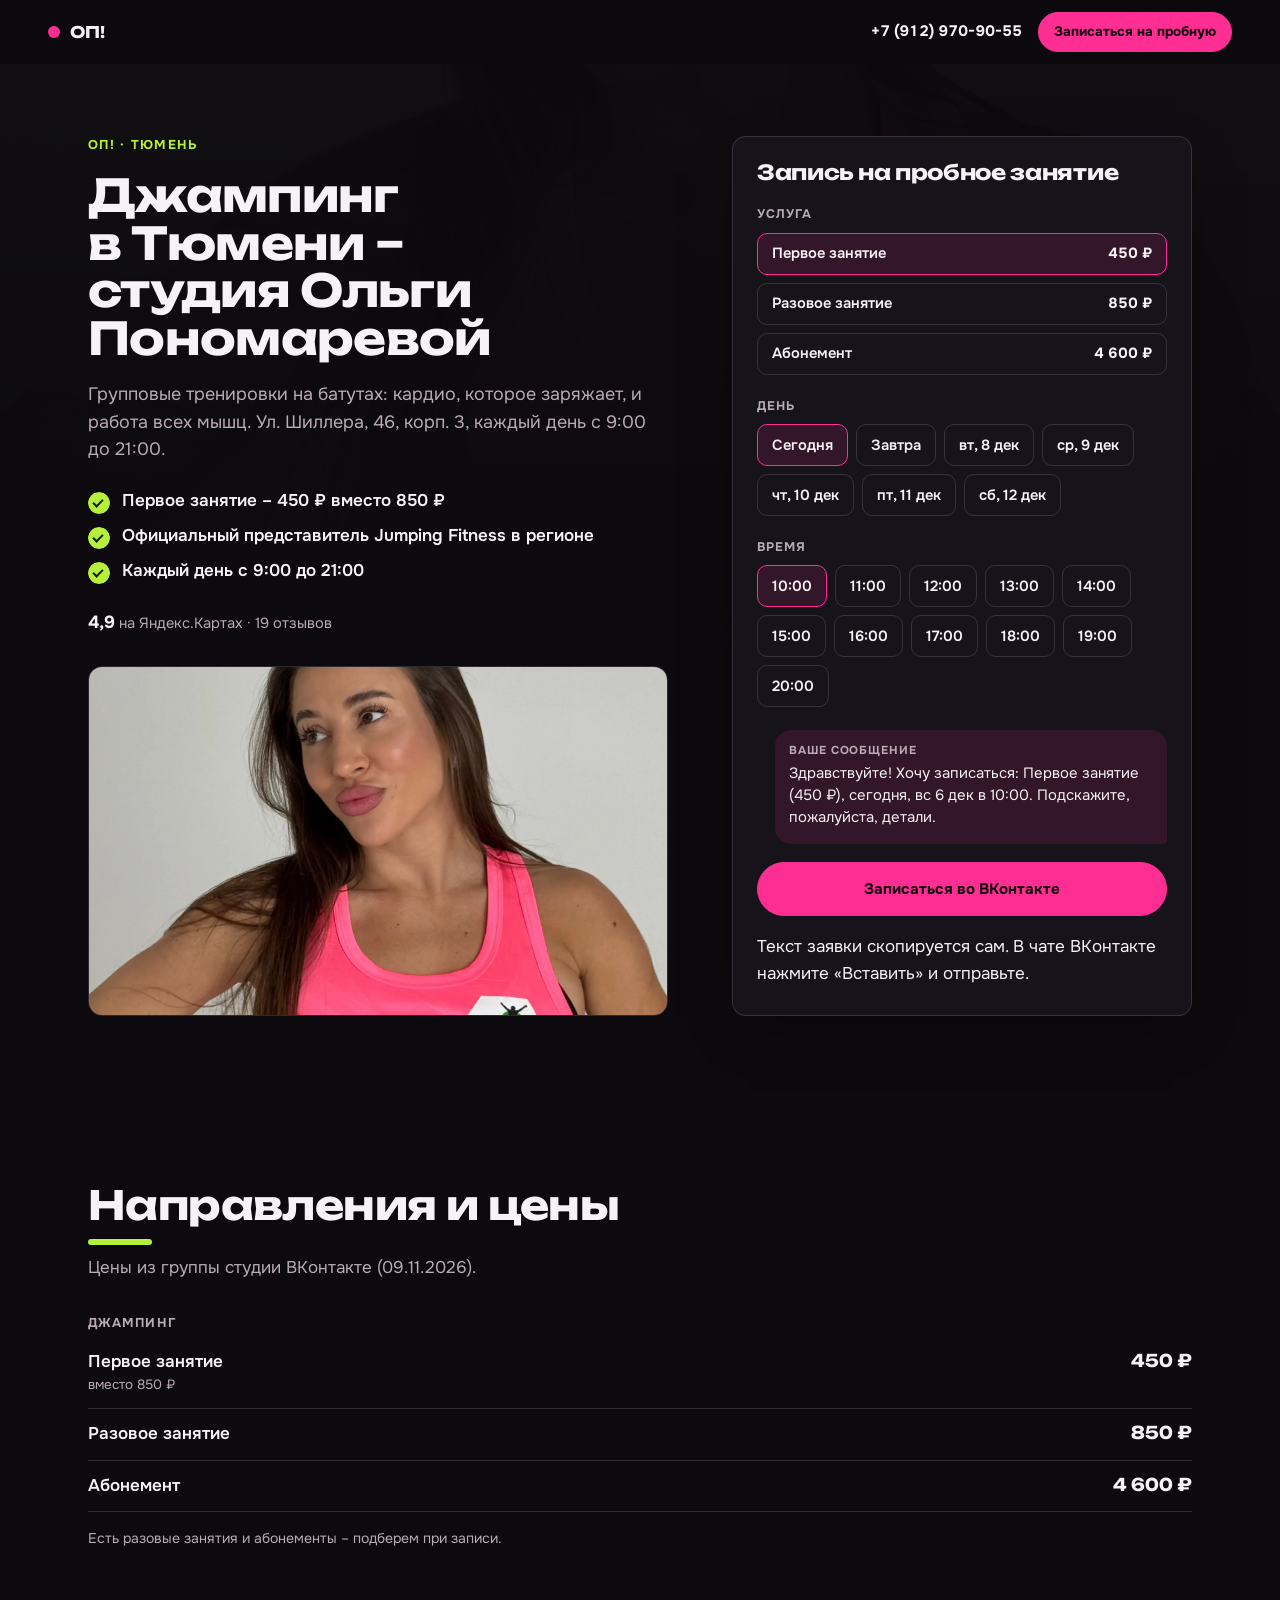
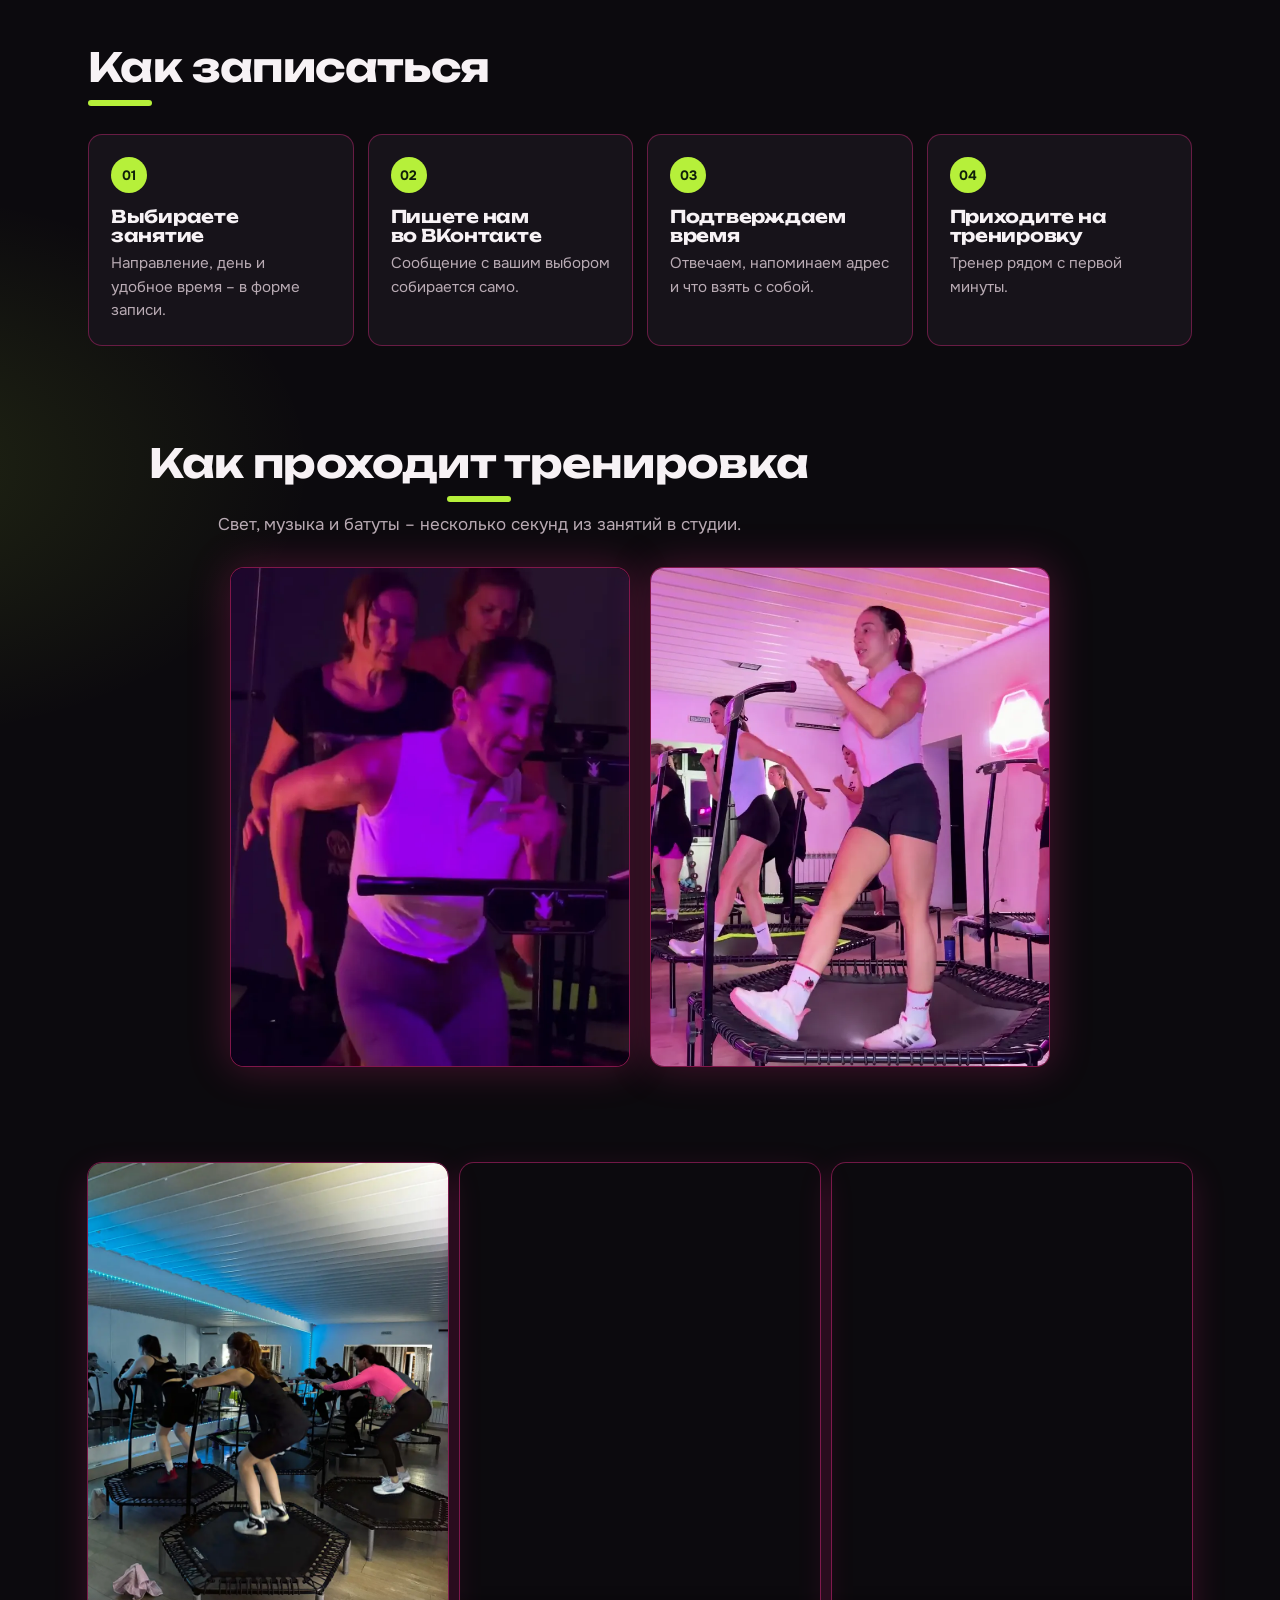
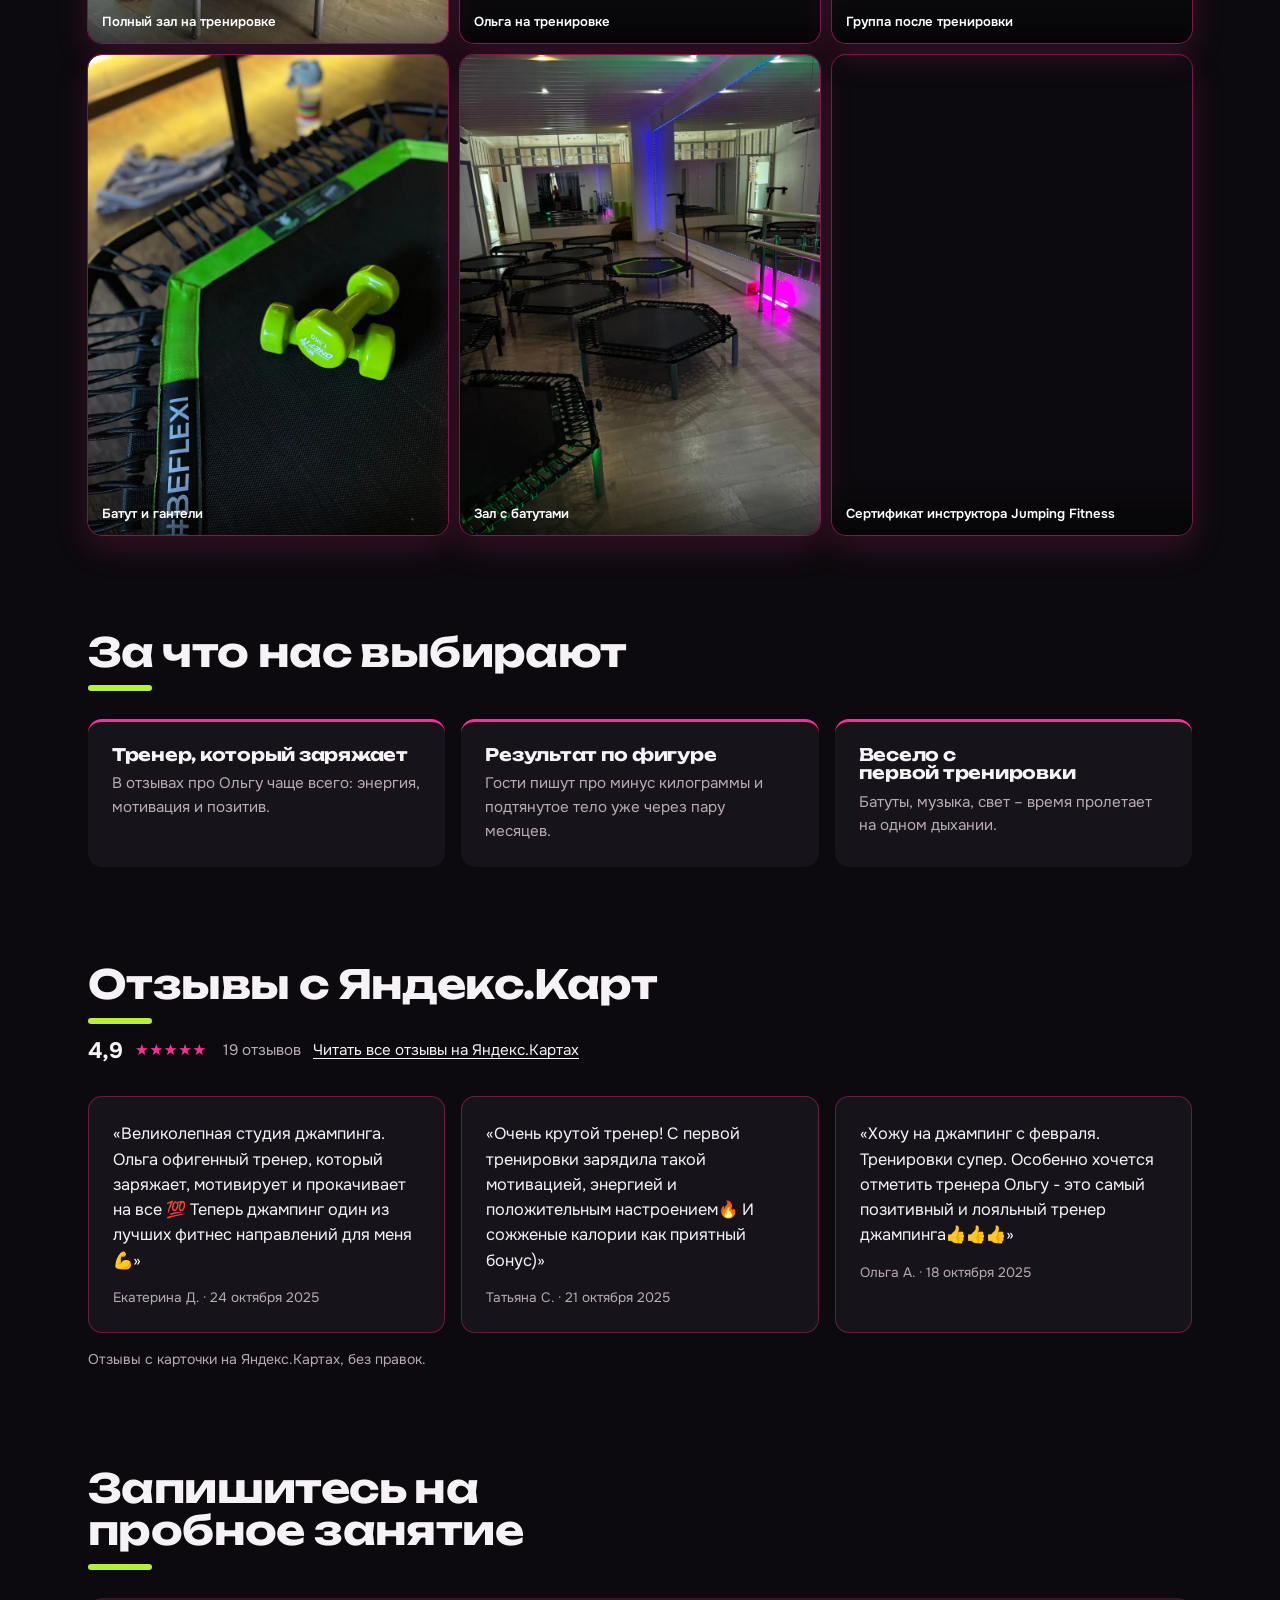
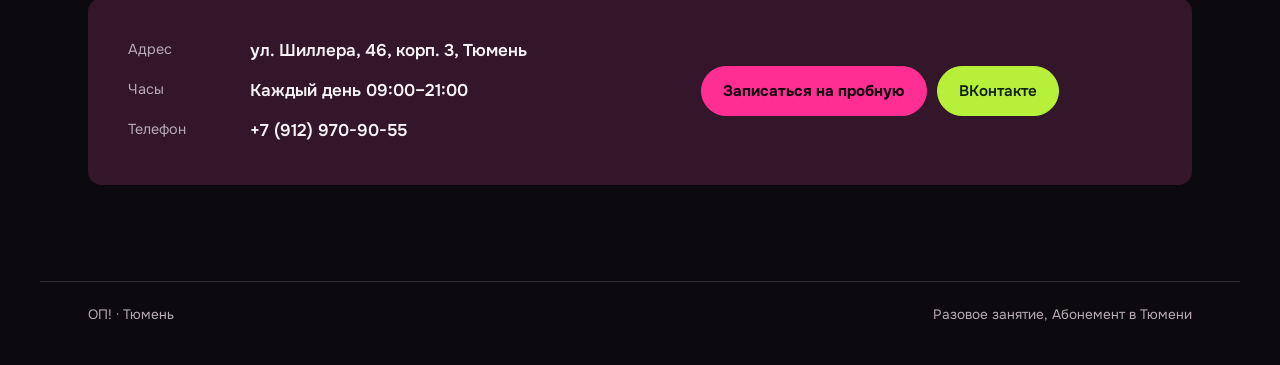
==== index.html @ c7e096af "Демо ОП!, Тюмень" ====
<!doctype html>
<html lang="ru">
<head>
<meta charset="utf-8">
<meta name="robots" content="noindex, nofollow" data-publish>
<meta name="viewport" content="width=device-width, initial-scale=1, viewport-fit=cover">
<title>ОП! · Фитнес-студия</title>
<meta name="description" content="Групповые тренировки на батутах: кардио, которое заряжает, и работа всех мышц. Ул. Шиллера, 46, корп. 3, каждый день с 9:00 до 21:00.">
<meta property="og:type" content="website">
<meta property="og:title" content="Джампинг в Тюмени – студия Ольги Пономаревой">
<meta property="og:description" content="Групповые тренировки на батутах: кардио, которое заряжает, и работа всех мышц. Ул. Шиллера, 46, корп. 3, каждый день с 9:00 до 21:00.">
<meta property="og:image" content="assets/hero.webp">
<link rel="preload" as="image" href="assets/hero.webp" fetchpriority="high">
<link rel="icon" href="data:image/svg+xml,%3Csvg xmlns=%27http://www.w3.org/2000/svg%27 viewBox=%270 0 32 32%27%3E%3Crect x=%276%27 y=%276%27 width=%2720%27 height=%2720%27 rx=%275%27 fill=%27%23c8f03c%27/%3E%3C/svg%3E">
<link rel="preconnect" href="https://fonts.googleapis.com">
<link rel="preconnect" href="https://fonts.gstatic.com" crossorigin>
<link href="https://fonts.googleapis.com/css2?family=Unbounded:wght@500;600&family=Onest:wght@400;500;600&display=swap" rel="stylesheet">
<style>
:root { --c-canvas: #0c0a0e; --c-surface: #17131a; --c-ink: #f7f2f5; --c-ink-soft: #b9abb4; --c-accent: #ff2e93; --c-accent-ink: #16060f; --c-accent-deep: #b6f03a; --f-display: "Unbounded", "Arial Black", system-ui, sans-serif; --f-text: "Onest", "Segoe UI", system-ui, sans-serif; --h1k: 0.8; }
</style>
<link rel="stylesheet" href="style-prod.css">
</head>
<body class="s-prod" id="top" data-wa="" data-tg="jumpingtyumen" data-max="" data-chat="https://vk.me/jumpingtyumen">
<header class="s-bar" data-s-bar>
  <a class="s-bar__brand" href="#top"><i aria-hidden="true"></i>ОП!</a>
  <div class="s-bar__right">
    <a class="s-bar__tel" href="tel:+79129709055">+7 (912) 970-90-55</a>
    <a class="s-btn s-btn--sm" href="#widget">Записаться на пробную</a>
  </div>
</header>
<main>
  <section class="s-hero">
    <div class="s-hero__text">
      <p class="s-eyebrow">ОП! · Тюмень</p>
      <h1>Джампинг в Тюмени – студия Ольги Пономаревой</h1>
      <p class="s-lead">Групповые тренировки на батутах: кардио, которое заряжает, и работа всех мышц. Ул. Шиллера, 46, корп. 3, каждый день с 9:00 до 21:00.</p>
      <ul class="s-ticks"><li>Первое занятие – 450 ₽ вместо 850 ₽</li><li>Официальный представитель Jumping Fitness в регионе</li><li>Каждый день с 9:00 до 21:00</li></ul>
      <p class="s-rating"><b>4,9</b> на Яндекс.Картах · 19 отзывов</p>
      <figure class="s-hero__photo"><img class="" src="assets/hero.webp" alt="Ольга Пономарева в форме Jumping Fitness Official Russia Team" loading="lazy" decoding="async"></figure>
    </div>
    <div class="s-hero__widget" id="widget"><form class="s-widget" data-s-booking data-days="7" data-closed="" data-slots="10:00,11:00,12:00,13:00,14:00,15:00,16:00,17:00,18:00,19:00,20:00" data-message="Здравствуйте! Хочу записаться: {услуга}, {день} в {время}. Подскажите, пожалуйста, детали." onsubmit="return false">
      <h2 class="s-widget__title">Запись на пробное занятие</h2>
      <fieldset><legend>Услуга</legend>
        <div class="s-chips s-chips--col"><label class="s-chip s-chip--row"><input type="radio" name="svc" value="0" data-name="Первое занятие" data-price="450" data-from="" data-min="" checked><span>Первое занятие</span><b>450 ₽</b></label><label class="s-chip s-chip--row"><input type="radio" name="svc" value="1" data-name="Разовое занятие" data-price="850" data-from="" data-min=""><span>Разовое занятие</span><b>850 ₽</b></label><label class="s-chip s-chip--row"><input type="radio" name="svc" value="2" data-name="Абонемент" data-price="4600" data-from="" data-min=""><span>Абонемент</span><b>4 600 ₽</b></label></div>
      </fieldset>
      <fieldset><legend>День</legend><div class="s-chips" data-s-days></div></fieldset>
      <fieldset><legend>Время</legend><div class="s-chips" data-s-times></div></fieldset>
      <div class="s-bubble" aria-live="polite"><span class="s-bubble__label">Ваше сообщение</span><p data-s-bubble></p></div>
      <div class="s-send">
        <a class="s-btn s-btn--wide" data-s-msg="telegram" href="#">Записаться во ВКонтакте</a>
      </div>
      <p class="s-send__hint">Текст заявки скопируется сам. В чате ВКонтакте нажмите «Вставить» и отправьте.</p>
      <p class="s-send__note" data-s-copied hidden>Готово: текст заявки скопирован. Откройте чат, нажмите «Вставить» и отправьте.</p>
      
    </form></div>
    <figure class="s-hero__bg" aria-hidden="true"><img class="" src="assets/hero.webp" alt="Ольга Пономарева в форме Jumping Fitness Official Russia Team" decoding="async" fetchpriority="high"></figure>
  </section>

  

  <section class="s-section s-reveal" id="prices">
    <header class="s-section__head"><h2>Направления и цены</h2><p>Цены из группы студии ВКонтакте (09.11.2026).</p></header>
    <div class="s-board"><div class="s-board__group">
      <h3 class="s-board__title">Джампинг</h3>
      <ul class="s-board__list">
        <li class="s-board__row"><span class="s-board__name">Первое занятие<em>вместо 850 ₽</em></span><span class="s-board__dots" aria-hidden="true"></span><span class="s-board__price">450 ₽</span></li>
        <li class="s-board__row"><span class="s-board__name">Разовое занятие</span><span class="s-board__dots" aria-hidden="true"></span><span class="s-board__price">850 ₽</span></li>
        <li class="s-board__row"><span class="s-board__name">Абонемент</span><span class="s-board__dots" aria-hidden="true"></span><span class="s-board__price">4 600 ₽</span></li>
      </ul>
    </div></div>
    <p class="s-note">Есть разовые занятия и абонементы – подберем при записи.</p>
  </section>

  <section class="s-section s-reveal">
    <header class="s-section__head"><h2>Как записаться</h2></header>
    <ol class="s-steps">
      <li class="s-steps__item"><span class="s-steps__n">01</span><h3>Выбираете занятие</h3><p>Направление, день и удобное время – в форме записи.</p></li>
      <li class="s-steps__item"><span class="s-steps__n">02</span><h3>Пишете нам во ВКонтакте</h3><p>Сообщение с вашим выбором собирается само.</p></li>
      <li class="s-steps__item"><span class="s-steps__n">03</span><h3>Подтверждаем время</h3><p>Отвечаем, напоминаем адрес и что взять с собой.</p></li>
      <li class="s-steps__item"><span class="s-steps__n">04</span><h3>Приходите на тренировку</h3><p>Тренер рядом с первой минуты.</p></li>
    </ol>
  </section>

  <section class="s-section s-reveal s-vid" id="video">
    <header class="s-section__head"><h2>Как проходит тренировка</h2><p>Свет, музыка и батуты – несколько секунд из занятий в студии.</p></header>
    <div class="s-vid__grid"><figure class="s-vid__box"><video data-src="assets/hero-video.mp4" poster="assets/hero-poster.webp" muted loop playsinline preload="none" aria-label="Тренировка Ольги на батутах"></video></figure><figure class="s-vid__box"><video data-src="assets/video-2.mp4" poster="assets/video-2-poster.webp" muted loop playsinline preload="none" aria-label="Ольга ведет джампинг в розовом зале"></video></figure></div>
  </section>

  <section class="s-photos s-mosaic s-reveal" aria-label="Фото студии"><figure class="m1"><img src="assets/p1.webp" alt="Полный зал на тренировке" loading="lazy" decoding="async"><figcaption>Полный зал на тренировке</figcaption></figure><figure class="m2"><img src="assets/p2.webp" alt="Ольга на тренировке" loading="lazy" decoding="async"><figcaption>Ольга на тренировке</figcaption></figure><figure class="m3"><img src="assets/p3.webp" alt="Группа после тренировки" loading="lazy" decoding="async"><figcaption>Группа после тренировки</figcaption></figure><figure class="m4"><img src="assets/p4.webp" alt="Батут и гантели" loading="lazy" decoding="async"><figcaption>Батут и гантели</figcaption></figure><figure class="m5"><img src="assets/p5.webp" alt="Зал с батутами" loading="lazy" decoding="async"><figcaption>Зал с батутами</figcaption></figure><figure class="m6"><img src="assets/p6.webp" alt="Сертификат инструктора Jumping Fitness" loading="lazy" decoding="async"><figcaption>Сертификат инструктора Jumping Fitness</figcaption></figure></section>

  <section class="s-section s-reveal">
    <header class="s-section__head"><h2>За что нас выбирают</h2></header>
    <ul class="s-promises">
      <li><h3>Тренер, который заряжает</h3><p>В отзывах про Ольгу чаще всего: энергия, мотивация и позитив.</p></li>
      <li><h3>Результат по фигуре</h3><p>Гости пишут про минус килограммы и подтянутое тело уже через пару месяцев.</p></li>
      <li><h3>Весело с первой тренировки</h3><p>Батуты, музыка, свет – время пролетает на одном дыхании.</p></li>
    </ul>
  </section>

  <section class="s-section s-reveal">
    <header class="s-section__head s-section__head--reviews"><h2>Отзывы с Яндекс.Карт</h2><p class="s-reviews__rating"><span class="s-reviews__num">4,9</span><span class="s-reviews__stars" style="--r: 4.9" aria-label="рейтинг 4,9 из 5"></span><span class="s-reviews__count">19 отзывов</span><a class="s-reviews__all" href="https://yandex.ru/maps/org/op_/10589528469/" target="_blank" rel="noopener">Читать все отзывы на Яндекс.Картах</a></p></header>
    <ul class="s-reviews">
      <li><blockquote>«Великолепная студия джампинга. Ольга офигенный тренер, который заряжает, мотивирует и прокачивает на все 💯 Теперь джампинг один из лучших фитнес направлений для меня💪»</blockquote><p class="s-reviews__who">Екатерина Д. · 24 октября 2025</p></li>
      <li><blockquote>«Очень крутой тренер! С первой тренировки зарядила такой мотивацией, энергией и положительным настроением🔥 И сожженые калории как приятный бонус)»</blockquote><p class="s-reviews__who">Татьяна С. · 21 октября 2025</p></li>
      <li><blockquote>«Хожу на джампинг с февраля. Тренировки супер. Особенно хочется отметить тренера Ольгу - это самый позитивный и лояльный тренер джампинга👍👍👍»</blockquote><p class="s-reviews__who">Ольга А. · 18 октября 2025</p></li>
    </ul>
    <p class="s-note">Отзывы с карточки на Яндекс.Картах, без правок.</p>
  </section>

  

  <section class="s-section s-final s-reveal" id="contacts">
    <header class="s-section__head"><h2>Запишитесь на пробное занятие</h2></header>
    <div class="s-contacts">
      <dl>
        <div><dt>Адрес</dt><dd>ул. Шиллера, 46, корп. 3, Тюмень</dd></div>
        <div><dt>Часы</dt><dd>Каждый день 09:00–21:00</dd></div>
        <div><dt>Телефон</dt><dd><a href="tel:+79129709055">+7 (912) 970-90-55</a></dd></div>
      </dl>
      <div class="s-contacts__actions">
        <a class="s-btn" href="#widget">Записаться на пробную</a>
        
        <a class="s-btn s-btn--ghost" data-s-msg="telegram" href="#">ВКонтакте</a>
      </div>
    </div>
  </section>
</main>
<footer class="s-foot"><p>ОП! · Тюмень</p><p>Разовое занятие, Абонемент в Тюмени</p></footer>
<nav class="s-dock" aria-label="Быстрая связь"><a class="s-btn" href="#widget">Записаться на пробную</a><a class="s-btn s-btn--ghost" href="tel:+79129709055">Позвонить</a></nav>
<script src="style.js" defer></script>
<script>
(function () {
  var vs = document.querySelectorAll(".s-vid video"); if (!vs.length) return;
  var go = function (v) { if (!v.src) { v.src = v.dataset.src; v.load(); } v.play().catch(function () {}); };
  if (!("IntersectionObserver" in window)) return vs.forEach(go);
  var io = new IntersectionObserver(function (es) { es.forEach(function (e) { e.isIntersecting ? go(e.target) : e.target.pause(); }); }, { rootMargin: "300px" });
  vs.forEach(function (v) { io.observe(v); });
})();
</script>
</body>
</html>
---- style-prod.css ----
/* Стиль «Продающий»: лендинг под заявки. Главная деталь – калькулятор или онлайн-запись на первом экране
   и живое «сообщение-превью», которое уходит владельцу в мессенджер. Цвета и шрифты – из палитры ниши. */
*, *::before, *::after { box-sizing: border-box; }
:root {
  --hair: color-mix(in srgb, var(--c-ink) 14%, transparent);
  --tint: color-mix(in srgb, var(--c-accent) 12%, var(--c-surface));
  --wrap: 1200px; --gut: clamp(16px, 4vw, 48px);
  --r: 14px;
  --shadow: 0 18px 50px -18px color-mix(in srgb, #000 55%, transparent);
}
html { scroll-behavior: smooth; -webkit-text-size-adjust: 100%; overflow-x: clip; }
body { margin: 0; background: var(--c-canvas); color: var(--c-ink); font: 400 17px/1.55 var(--f-text); -webkit-font-smoothing: antialiased; }
img { display: block; max-width: 100%; }
a { color: inherit; }
h1, h2, h3 { font-family: var(--f-display); font-weight: 700; line-height: 1.06; margin: 0; letter-spacing: -.015em; text-wrap: balance; }
p { margin: 0; }
fieldset { border: 0; margin: 0; padding: 0; min-width: 0; }
:focus-visible { outline: 2px solid var(--c-accent); outline-offset: 3px; border-radius: 4px; }

.s-btn { display: inline-flex; align-items: center; justify-content: center; min-height: 50px; padding: 0 1.4em; border-radius: 999px;
  background: var(--c-accent); color: var(--c-accent-ink); font: 700 .95rem/1.1 var(--f-text); text-decoration: none; border: 1px solid var(--c-accent);
  text-align: center; transition: filter .2s ease, transform .2s ease; cursor: pointer; }
.s-btn:hover { filter: brightness(1.07); }
.s-btn:active { transform: translateY(1px); }
.s-btn--sm { min-height: 40px; padding: 0 1.1em; font-size: .85rem; }
.s-btn--ghost { background: transparent; color: var(--c-ink); border-color: var(--hair); font-weight: 600; }
.s-btn--wide { flex: 1; }

/* шапка */
.s-bar { position: sticky; top: 0; z-index: 30; display: flex; align-items: center; justify-content: space-between; gap: 16px;
  padding: 10px var(--gut); background: color-mix(in srgb, var(--c-canvas) 88%, transparent); -webkit-backdrop-filter: blur(10px); backdrop-filter: blur(10px); }
.s-bar.is-scrolled { box-shadow: 0 1px 0 var(--hair); }
.s-bar__brand { font: 700 1rem/1 var(--f-display); text-decoration: none; display: inline-flex; align-items: center; gap: .6em; min-height: 44px; white-space: nowrap; min-width: 0; }
.s-bar__brand i { width: .75em; height: .75em; border-radius: 50%; background: var(--c-accent); }
.s-bar__right { display: flex; align-items: center; gap: 16px; }
.s-bar__tel { text-decoration: none; font-weight: 700; font-size: .95rem; font-variant-numeric: tabular-nums; }

main { max-width: var(--wrap); margin: 0 auto; padding: 0 var(--gut); }

/* первый экран: текст слева, виджет справа, фото ниши – приглушённым фоном */
.s-hero { position: relative; display: grid; grid-template-columns: minmax(0, 1fr) minmax(0, 460px); gap: clamp(28px, 5vw, 64px); align-items: start;
  padding: clamp(32px, 6vw, 72px) 0 clamp(40px, 6vw, 72px); isolation: isolate; }
.s-hero__bg { position: absolute; z-index: -1; margin: 0; top: 0; left: calc(50% - 50vw); width: 100vw; height: min(78%, 620px); overflow: hidden; }
.s-hero__bg img { width: 100%; height: 100%; object-fit: cover; opacity: .3; filter: saturate(.85); }
.s-hero__bg::after { content: ""; position: absolute; inset: 0; background: linear-gradient(180deg, color-mix(in srgb, var(--c-canvas) 40%, transparent), var(--c-canvas) 96%); }
/* фото бизнеса крупно в левой колонке: владелец узнаёт своё место с первого экрана */
.s-hero__photo { margin: 30px 0 0; }
.s-hero__photo img { width: 100%; aspect-ratio: 16 / 9; object-fit: cover; border-radius: var(--r); border: 1px solid var(--hair); }
.s-hero__photo figcaption { margin-top: 8px; font-size: .84rem; color: var(--c-ink-soft); }
.s-eyebrow { display: inline-block; font-size: .8rem; font-weight: 700; letter-spacing: .1em; text-transform: uppercase; color: var(--c-accent-deep, var(--c-accent)); margin-bottom: 16px; }
.s-hero h1 { font-size: calc(clamp(2.1rem, 4.4vw, 3.7rem) * var(--h1k, 1)); overflow-wrap: break-word; hyphens: auto; }
.s-lead { margin-top: 18px; font-size: 1.12rem; color: var(--c-ink-soft); max-width: 32em; }
.s-ticks { list-style: none; margin: 26px 0 0; padding: 0; display: grid; gap: 12px; }
.s-ticks li { position: relative; padding-left: 34px; font-weight: 600; line-height: 1.35; }
.s-ticks li::before { content: ""; position: absolute; left: 0; top: .1em; width: 22px; height: 22px; border-radius: 50%; background: var(--c-accent);
  -webkit-mask: radial-gradient(circle, #000 0 100%); }
.s-ticks li::after { content: ""; position: absolute; left: 7px; top: calc(.1em + 5px); width: 6px; height: 10px; border: solid var(--c-accent-ink); border-width: 0 2px 2px 0; transform: rotate(45deg); }
.s-rating { margin-top: 26px; font-size: .92rem; color: var(--c-ink-soft); }
.s-rating b { color: var(--c-ink); font-size: 1.1rem; }

/* виджет */
.s-hero__widget { position: sticky; top: 76px; }
.s-widget { background: var(--c-surface); border-radius: var(--r); padding: 24px; box-shadow: var(--shadow); display: grid; gap: 18px; border: 1px solid var(--hair); }
.s-widget__title { font-size: 1.3rem; }
.s-widget legend, .s-range label { font-size: .78rem; font-weight: 700; letter-spacing: .08em; text-transform: uppercase; color: var(--c-ink-soft); margin-bottom: 8px; padding: 0; }
.s-chips { display: flex; flex-wrap: wrap; gap: 8px; }
.s-chips--col { flex-direction: column; flex-wrap: nowrap; }
.s-chip { position: relative; display: inline-flex; align-items: center; gap: 10px; min-height: 42px; padding: 8px 14px; border-radius: 10px; border: 1px solid var(--hair);
  cursor: pointer; font-size: .92rem; font-weight: 600; transition: border-color .15s ease, background-color .15s ease; }
.s-chip--row { justify-content: space-between; }
.s-chip--row b { font-weight: 700; white-space: nowrap; font-variant-numeric: tabular-nums; }
.s-chip--row b small { font-weight: 500; color: var(--c-ink-soft); }
.s-chip__p { font-weight: 500; font-size: .8rem; color: var(--c-ink-soft); white-space: nowrap; }
.s-chip input { position: absolute; opacity: 0; pointer-events: none; }
.s-chip:has(input:checked) { border-color: var(--c-accent); background: var(--tint); }
.s-chip:has(input:focus-visible) { outline: 2px solid var(--c-accent); outline-offset: 2px; }
.s-chip[aria-disabled="true"] { opacity: .4; cursor: default; }
.s-check { display: flex; align-items: center; gap: 10px; font-weight: 600; font-size: .92rem; cursor: pointer; }
.s-check input { width: 20px; height: 20px; accent-color: var(--c-accent); }
.s-check b { margin-left: auto; font-variant-numeric: tabular-nums; }
.s-range { display: grid; gap: 6px; }
.s-range label { display: flex; justify-content: space-between; margin: 0; }
.s-range label b { color: var(--c-ink); font-size: 1rem; font-weight: 700; letter-spacing: 0; text-transform: none; font-variant-numeric: tabular-nums; }
.s-range input { width: 100%; accent-color: var(--c-accent); height: 28px; }
.s-total { display: flex; align-items: baseline; justify-content: space-between; gap: 12px; padding-top: 14px; border-top: 1px solid var(--hair); }
.s-total span { color: var(--c-ink-soft); font-weight: 600; }
.s-total b { font: 700 1.9rem/1 var(--f-display); font-variant-numeric: tabular-nums; color: var(--c-accent); }

/* сообщение-превью: пузырь чата */
.s-bubble { position: relative; background: var(--tint); border-radius: 16px 16px 4px 16px; padding: 12px 14px; margin-left: 18px; }
.s-bubble__label { display: block; font-size: .72rem; font-weight: 700; letter-spacing: .08em; text-transform: uppercase; color: var(--c-ink-soft); margin-bottom: 4px; }
.s-bubble p { font-size: .93rem; line-height: 1.45; }
.s-send { display: flex; gap: 8px; }
.s-send__note { font-size: .82rem; color: var(--c-accent-deep, var(--c-accent)); }
.s-demo { font-size: .78rem; color: var(--c-ink-soft); }

/* секции */
.s-section { padding: clamp(56px, 8vw, 96px) 0 0; }
.s-section__head { display: grid; gap: 10px; margin-bottom: 28px; max-width: 46em; }
.s-section__head h2 { font-size: clamp(1.7rem, 3.2vw, 2.5rem); }
.s-section__head p { color: var(--c-ink-soft); }
.s-note { margin-top: 16px; font-size: .88rem; color: var(--c-ink-soft); max-width: 52em; }

.s-incl { display: grid; grid-template-columns: 1fr 1fr; gap: 16px; }
.s-incl > div { background: var(--c-surface); border-radius: var(--r); padding: 26px; border: 1px solid var(--hair); }
.s-incl > div:first-child { background: var(--tint); border-color: transparent; }
.s-incl h3 { font-size: 1.1rem; margin-bottom: 14px; }
.s-incl ul { margin: 0; padding-left: 1.1em; display: grid; gap: 8px; }

.s-board { display: grid; grid-template-columns: repeat(auto-fit, minmax(min(100%, 420px), 1fr)); gap: 12px 56px; }
.s-board__title { font: 700 .8rem var(--f-text); letter-spacing: .1em; text-transform: uppercase; color: var(--c-ink-soft); margin: 6px 0; }
.s-board__list { list-style: none; margin: 0; padding: 0; }
.s-board__row { display: flex; align-items: baseline; gap: 10px; padding: 12px 0; border-bottom: 1px solid var(--hair); }
.s-board__name { font-weight: 600; }
.s-board__name em { display: block; font-style: normal; font-size: .84rem; color: var(--c-ink-soft); font-weight: 400; }
.s-board__dots { flex: 1; }
.s-board__price { font: 700 1.1rem/1 var(--f-display); font-variant-numeric: tabular-nums; white-space: nowrap; }
.s-board__price small { font: 500 .78rem var(--f-text); color: var(--c-ink-soft); }

.s-steps { list-style: none; margin: 0; padding: 0; display: grid; grid-template-columns: repeat(auto-fit, minmax(min(100%, 170px), 1fr)); gap: 14px; }
.s-steps__item { background: var(--c-surface); border-radius: var(--r); padding: 22px; border: 1px solid var(--hair); }
.s-steps__n { display: inline-grid; place-items: center; width: 36px; height: 36px; border-radius: 50%; background: var(--c-accent); color: var(--c-accent-ink); font: 700 .85rem var(--f-text); }
.s-steps h3 { font-size: 1.1rem; margin-top: 14px; overflow-wrap: anywhere; hyphens: auto; }
.s-steps__item { min-width: 0; }
.s-steps p { margin-top: 8px; color: var(--c-ink-soft); font-size: .95rem; }

.s-photos { display: grid; grid-template-columns: repeat(3, 1fr); gap: 12px; padding-top: clamp(56px, 8vw, 96px); }
.s-photos figure { margin: 0; }
.s-photos img { width: 100%; aspect-ratio: 1 / 1; object-fit: cover; border-radius: var(--r); }
.s-photos figcaption { font-size: .82rem; color: var(--c-ink-soft); margin-top: 8px; }

.s-promises { list-style: none; margin: 0; padding: 0; display: grid; grid-template-columns: repeat(auto-fit, minmax(min(100%, 260px), 1fr)); gap: 16px; }
.s-promises li { border-radius: var(--r); padding: 24px; background: var(--c-surface); border-top: 4px solid var(--c-accent); display: grid; gap: 8px; align-content: start; }
.s-promises h3 { font-size: 1.08rem; }
.s-promises p { color: var(--c-ink-soft); font-size: .95rem; }

.s-reviews { list-style: none; margin: 0; padding: 0; display: grid; grid-template-columns: repeat(auto-fit, minmax(min(100%, 280px), 1fr)); gap: 16px; }
.s-reviews li { background: var(--c-surface); border-radius: var(--r); padding: 24px; display: grid; gap: 14px; align-content: start; border: 1px solid var(--hair); }
.s-reviews blockquote { margin: 0; font-size: 1.02rem; }
.s-reviews__who { font-size: .85rem; color: var(--c-ink-soft); }
.s-section__head--reviews { max-width: none; }
.s-reviews__rating { display: flex; flex-wrap: wrap; align-items: center; gap: 6px 12px; color: var(--c-ink-soft); font-size: .95rem; }
.s-reviews__num { font-weight: 700; font-size: 1.4rem; color: var(--c-ink); }
.s-reviews__stars { --r: 5; display: inline-block; width: 5em; height: 1em; font-size: .95rem; line-height: 1; letter-spacing: .05em; white-space: nowrap; color: color-mix(in srgb, var(--c-ink) 18%, transparent); position: relative; }
.s-reviews__stars::before { content: "★★★★★"; }
.s-reviews__stars::after { content: "★★★★★"; position: absolute; inset: 0; width: calc(var(--r) / 5 * 100%); overflow: hidden; color: var(--c-accent); }
.s-reviews__all { color: var(--c-ink); text-underline-offset: 3px; }
.s-reviews__all:hover { color: var(--c-accent-deep, var(--c-accent)); }

.s-faq { display: grid; gap: 10px; max-width: 860px; }
.s-faq details { background: var(--c-surface); border-radius: 12px; border: 1px solid var(--hair); }
.s-faq summary { cursor: pointer; list-style: none; padding: 18px 52px 18px 20px; font-weight: 700; position: relative; }
.s-faq summary::-webkit-details-marker { display: none; }
.s-faq summary::after { content: "+"; position: absolute; right: 20px; top: 50%; transform: translateY(-50%); font: 700 1.4rem/1 var(--f-display); color: var(--c-accent); }
.s-faq details[open] summary::after { content: "–"; }
.s-faq details p { padding: 0 20px 18px; color: var(--c-ink-soft); }

.s-contacts { display: grid; grid-template-columns: 1.2fr 1fr; gap: 32px; background: var(--tint); border-radius: var(--r); padding: clamp(22px, 4vw, 40px); align-items: center; }
.s-contacts dl { margin: 0; display: grid; gap: 14px; }
.s-contacts dl div { display: grid; grid-template-columns: 110px 1fr; gap: 12px; }
.s-contacts dt { color: var(--c-ink-soft); font-size: .9rem; }
.s-contacts dd { margin: 0; font-weight: 600; }
.s-contacts dd a { text-decoration: none; }
.s-contacts__actions { display: flex; flex-wrap: wrap; gap: 10px; }

.s-foot { max-width: var(--wrap); margin: clamp(56px, 8vw, 96px) auto 0; padding: 22px var(--gut) 40px; border-top: 1px solid var(--hair);
  display: flex; justify-content: space-between; gap: 16px; font-size: .85rem; color: var(--c-ink-soft); flex-wrap: wrap; }
.s-dock { display: none; }
.s-slot { border-bottom: 1px dashed currentColor; opacity: .75; white-space: nowrap; }

@media (prefers-reduced-motion: no-preference) {
  .s-reveal { opacity: 0; transform: translateY(14px); transition: opacity .5s ease, transform .5s cubic-bezier(.2, .7, .2, 1); }
  .s-reveal.is-in { opacity: 1; transform: none; }
  .s-hero__text, .s-hero__widget { animation: s-rise .6s cubic-bezier(.2, .7, .2, 1) both; }
  .s-hero__widget { animation-delay: .1s; }
}
@keyframes s-rise { from { opacity: 0; transform: translateY(12px); } }

@media (max-width: 960px) {
  .s-hero { grid-template-columns: 1fr; }
  .s-hero__widget { position: static; }
  .s-hero__bg { height: 420px; }
  .s-hero__photo { display: none; }
  .s-incl, .s-contacts { grid-template-columns: 1fr; }
}
@media (max-width: 640px) {
  body { font-size: 16px; padding-bottom: 76px; }
  .s-bar__tel { display: none; }
  .s-bar { gap: 10px; }
  .s-bar__brand { font-size: .92rem; overflow: hidden; text-overflow: ellipsis; }
  .s-bar .s-btn--sm { white-space: nowrap; font-size: .78rem; padding: 0 .8em; flex-shrink: 0; }
  .s-widget { padding: 18px; }
  .s-steps { grid-template-columns: 1fr; }
  .s-photos { grid-template-columns: 1fr 1fr; }
  .s-photos figure:first-child { grid-column: 1 / -1; }
  .s-photos figure:first-child img { aspect-ratio: 16 / 10; }
  .s-contacts dl div { grid-template-columns: 1fr; gap: 2px; }
  .s-send { flex-direction: column; }
  .s-dock { display: flex; gap: 8px; position: fixed; z-index: 40; left: 0; right: 0; bottom: 0; padding: 10px 12px calc(10px + env(safe-area-inset-bottom));
    background: color-mix(in srgb, var(--c-canvas) 92%, transparent); -webkit-backdrop-filter: blur(10px); backdrop-filter: blur(10px); box-shadow: 0 -1px 0 var(--hair); }
  .s-dock .s-btn { flex: 1; min-height: 48px; font-size: .88rem; padding: 0 .9em; white-space: nowrap; }
  .s-dock .s-btn:first-child { flex: 1.7; }
}

/* правка Юли: фото и форма заказа на первом экране выровнены по низу (только компьютер) */
@media (min-width: 861px) {
  .s-hero { align-items: stretch; }
  .s-hero__text { display: flex; flex-direction: column; }
  .s-hero__photo { margin-top: auto; padding-top: 30px; flex: 1 1 auto; display: flex; min-height: 0; }
  .s-hero__photo img { aspect-ratio: auto; height: 100%; min-height: 220px; }
  .s-hero__widget { position: static; display: flex; flex-direction: column; }
  .s-hero__widget > .s-widget { flex: 1 1 auto; }
}

/* правка Юли: без переносов слов в текстах */
h1, h2, h3, p, li, a, span, b, figcaption, blockquote { -webkit-hyphens: manual !important; hyphens: manual !important; }

/* правка Юли: 6 фото студии сеткой 3 × 2, вертикальные кадры */
.s-mosaic { display: grid; grid-template-columns: repeat(3, 1fr); gap: 12px; }
.s-mosaic figure { position: relative; margin: 0; overflow: hidden; border-radius: var(--r); aspect-ratio: 3 / 4; }
.s-mosaic img { width: 100%; height: 100%; aspect-ratio: auto !important; object-fit: cover; display: block; transition: transform .5s ease; }
.s-mosaic figure:hover img { transform: scale(1.03); }
.s-mosaic figcaption { position: absolute; left: 0; right: 0; bottom: 0; margin: 0; padding: 26px 14px 10px; font-size: .82rem; font-weight: 600; color: #fff; background: linear-gradient(to top, rgb(0 0 0 / .55), transparent); }
@media (max-width: 860px) { .s-mosaic { grid-template-columns: 1fr 1fr; gap: 8px; } }

/* правка Юли: черный фон, неоновые розовый и салатовый */
body { background: radial-gradient(900px 500px at 90% -10%, rgb(255 46 147 / .22) 0%, transparent 60%), radial-gradient(800px 500px at -10% 40%, rgb(182 240 58 / .12) 0%, transparent 55%), var(--c-canvas); }
.s-hero__bg { opacity: .14; }
.s-section__head h2::after { content: ""; display: block; width: 64px; height: 6px; margin-top: 12px; border-radius: 3px; background: #b6f03a; }
.s-ticks li::before { background: #b6f03a !important; }
.s-ticks li::after { border-color: #10200a !important; }
.s-steps__n { background: #b6f03a; color: #10200a; }
.s-steps__item, .s-promises > li, .s-reviews > li { border-color: rgb(255 46 147 / .35) !important; }
.s-promises > li { border-top: 3px solid #ff2e93 !important; }
.s-btn--ghost { background: #b6f03a !important; border-color: #b6f03a !important; color: #10200a !important; }
.s-mosaic figure { box-shadow: 0 0 0 1px rgb(255 46 147 / .4), 0 12px 34px rgb(255 46 147 / .18); }
/* правка Юли: ролик вместо главного фото, на телефоне тоже */
/* правка Юли: главное фото – Ольга из группы ВК, лицо в кадре */
.s-hero__photo img { object-position: center 18%; }
@media (min-width: 861px) { .s-hero__photo { position: relative; min-height: 380px; } .s-hero__photo img { position: absolute; left: 0; right: 0; bottom: 0; top: 30px; width: 100%; height: calc(100% - 30px) !important; min-height: 0 !important; } }
@media (max-width: 860px) { .s-hero__photo { display: block !important; margin: 22px 0 0; } .s-hero__photo img { aspect-ratio: 4 / 5; height: auto; max-height: 70vh; } }
/* правка Юли: блок с роликом – вертикально, по центру, без растягивания */
#video .s-section__head { text-align: center; } #video .s-section__head h2::after { margin-left: auto; margin-right: auto; }
.s-vid__grid { display: grid; grid-template-columns: repeat(2, minmax(0, 400px)); justify-content: center; gap: 20px; }
.s-vid__box { margin: 0; }
@media (max-width: 700px) { .s-vid__grid { grid-template-columns: 1fr; gap: 14px; } }
.s-vid__box video { display: block; width: 100%; aspect-ratio: 4 / 5; object-fit: cover; border-radius: var(--r); border: 1px solid rgb(255 46 147 / .5); background: #000; box-shadow: 0 0 40px rgb(255 46 147 / .25); }
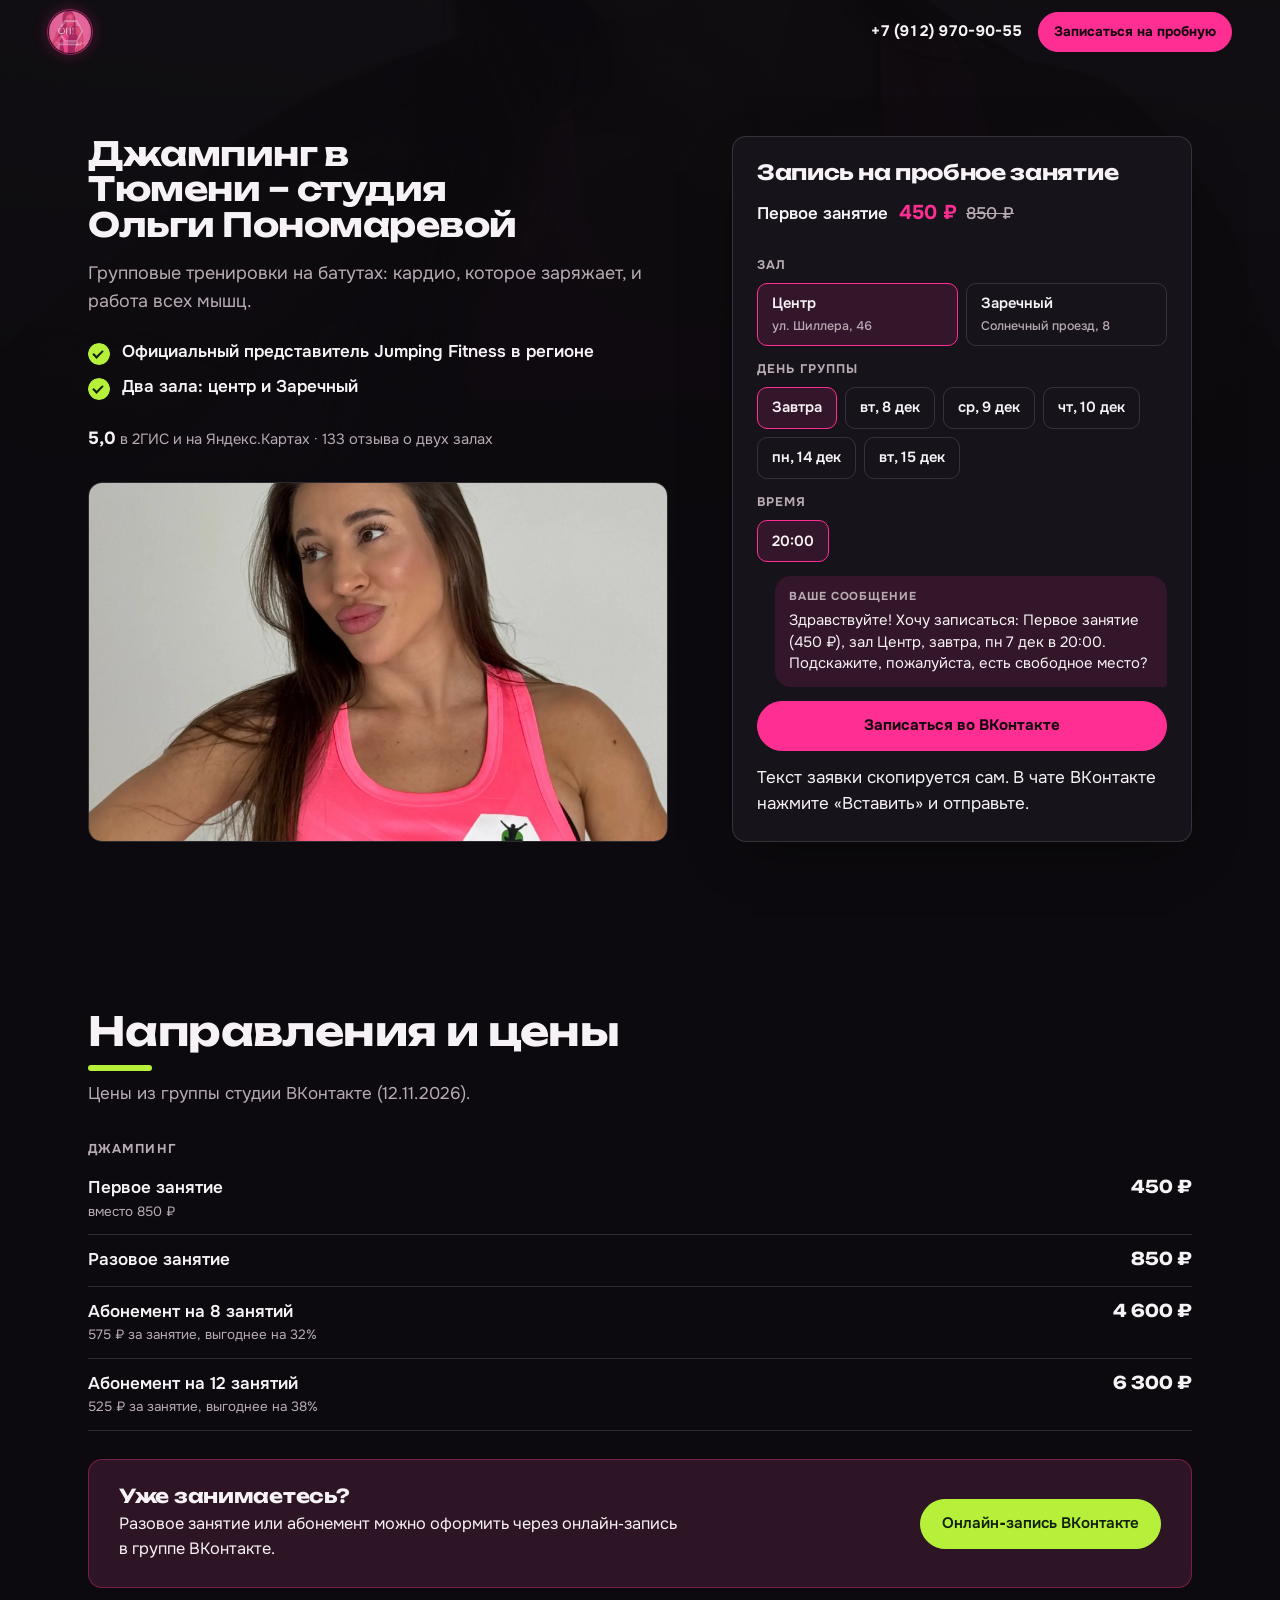
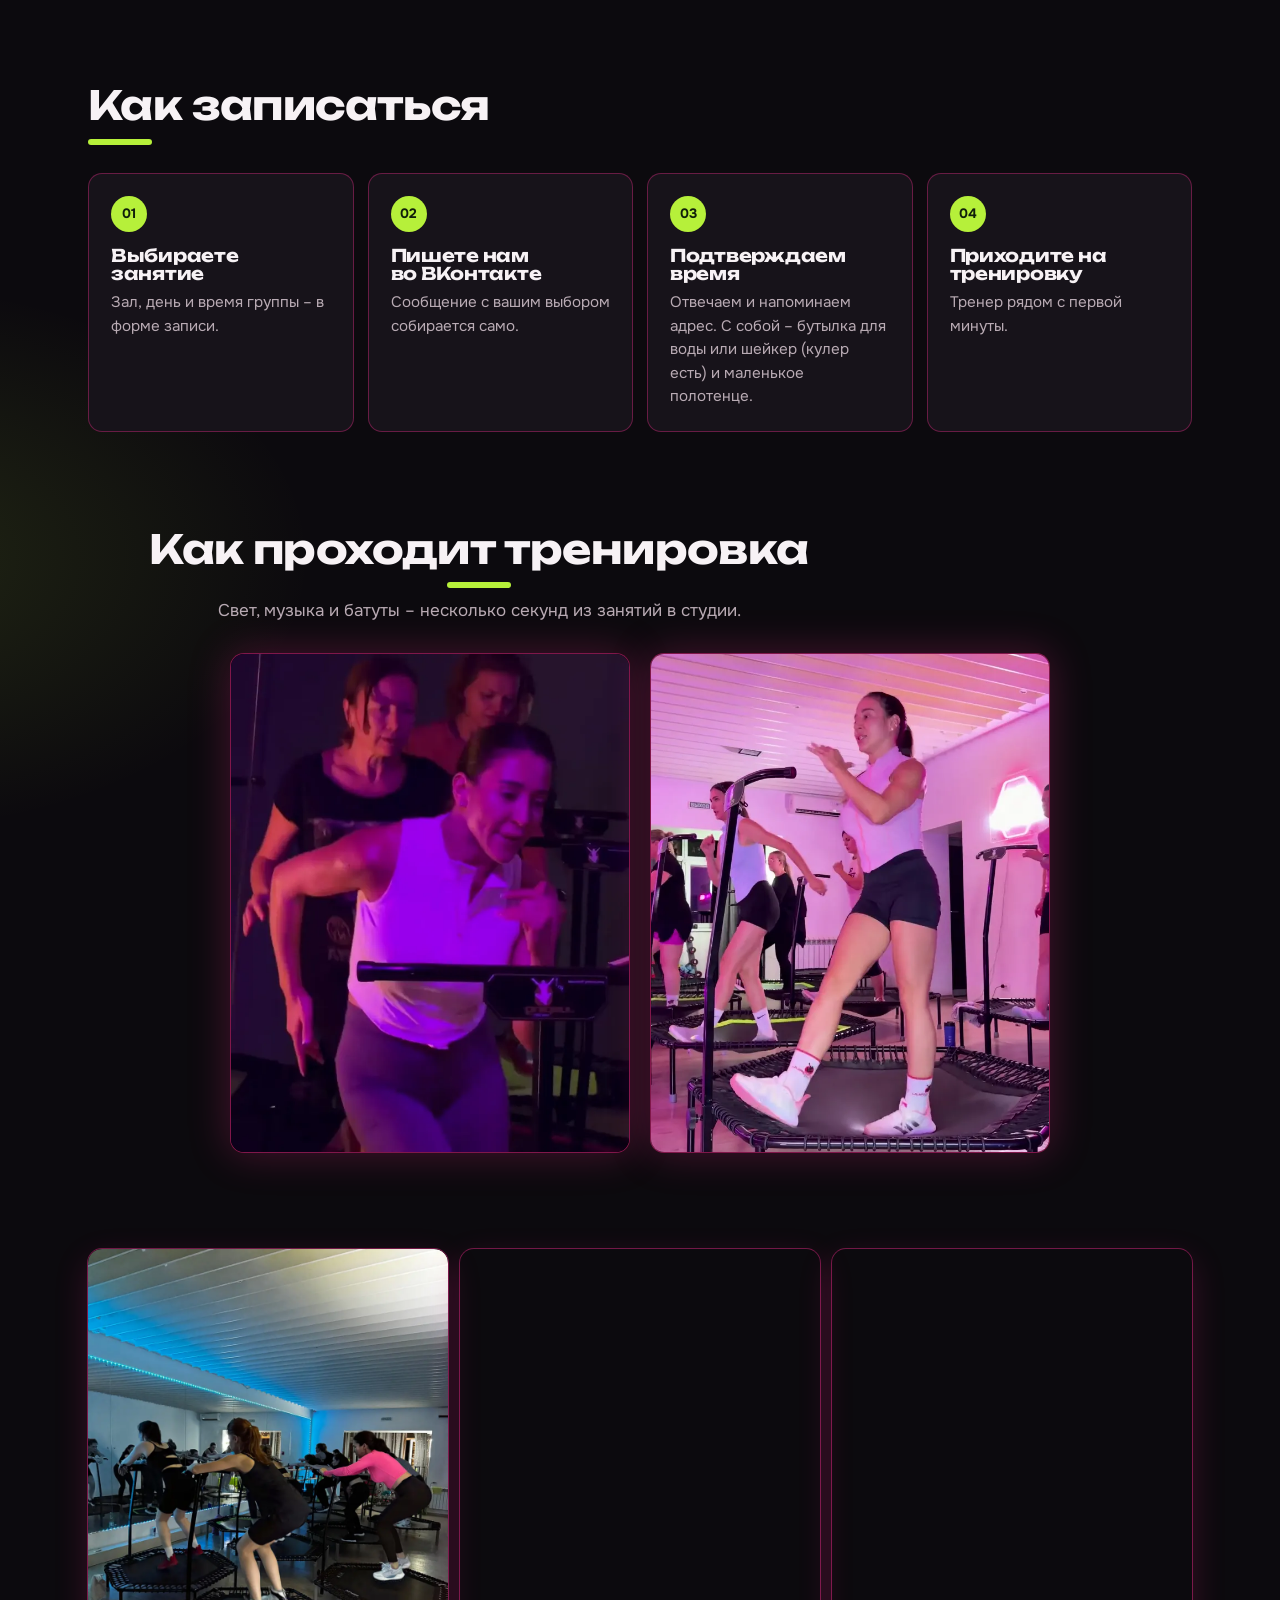
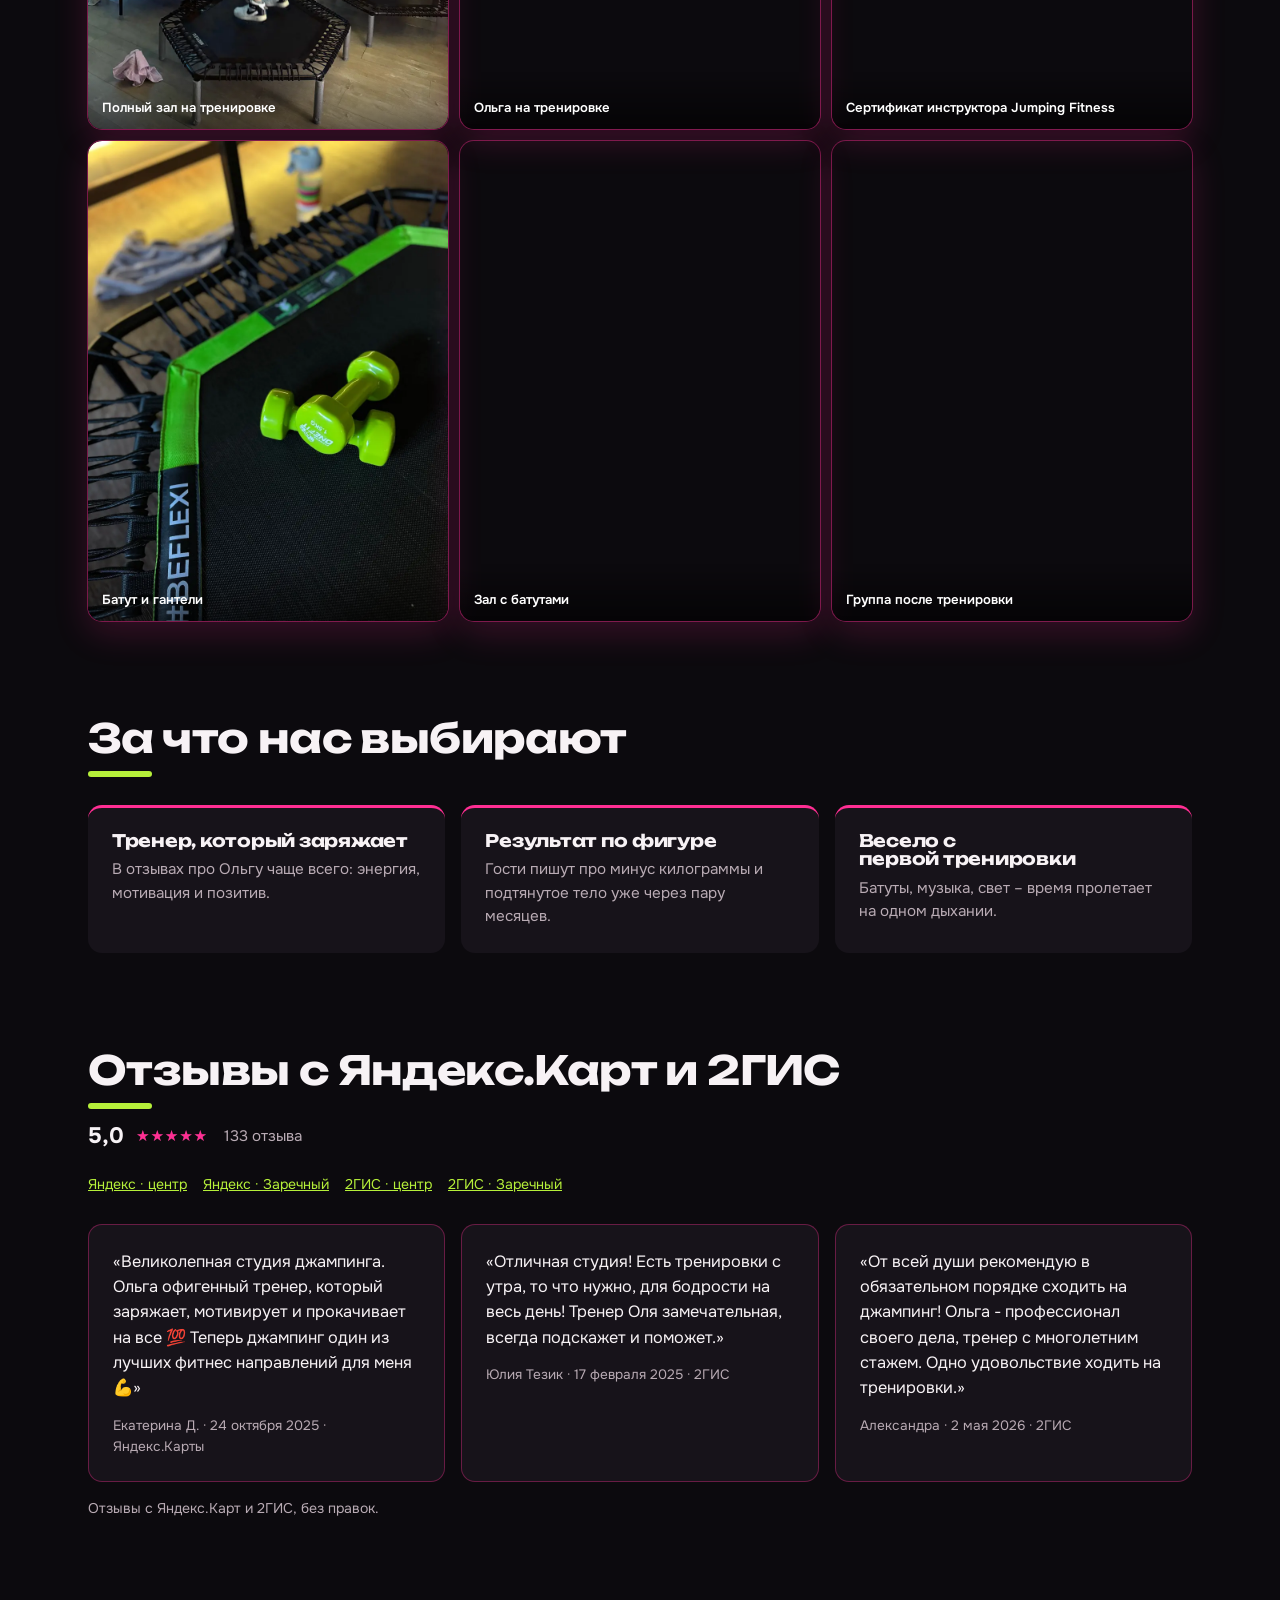
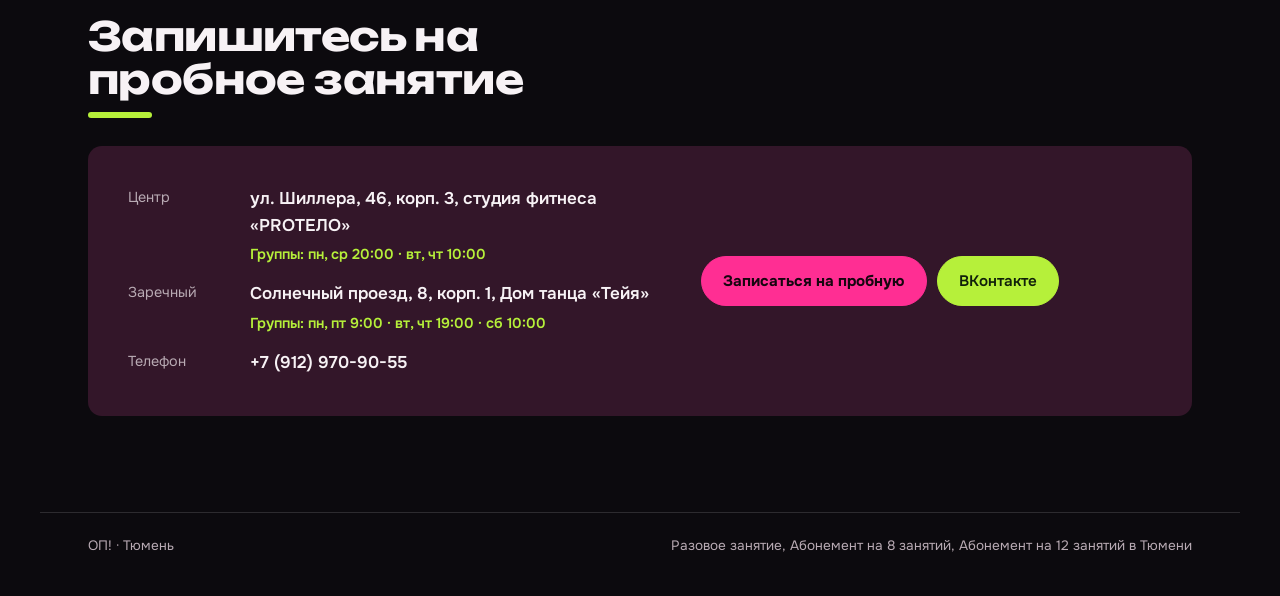
==== commit c0da386f: "Правки Ольги: 2 зала и расписание в форме, абонемент на 12, отзывы 2ГИС, логотип, запись ВК" ====
--- a/index.html
+++ b/index.html
@@ -5,10 +5,10 @@
 <meta name="robots" content="noindex, nofollow" data-publish>
 <meta name="viewport" content="width=device-width, initial-scale=1, viewport-fit=cover">
 <title>ОП! · Фитнес-студия</title>
-<meta name="description" content="Групповые тренировки на батутах: кардио, которое заряжает, и работа всех мышц. Ул. Шиллера, 46, корп. 3, каждый день с 9:00 до 21:00.">
+<meta name="description" content="Групповые тренировки на батутах: кардио, которое заряжает, и работа всех мышц.">
 <meta property="og:type" content="website">
 <meta property="og:title" content="Джампинг в Тюмени – студия Ольги Пономаревой">
-<meta property="og:description" content="Групповые тренировки на батутах: кардио, которое заряжает, и работа всех мышц. Ул. Шиллера, 46, корп. 3, каждый день с 9:00 до 21:00.">
+<meta property="og:description" content="Групповые тренировки на батутах: кардио, которое заряжает, и работа всех мышц.">
 <meta property="og:image" content="assets/hero.webp">
 <link rel="preload" as="image" href="assets/hero.webp" fetchpriority="high">
 <link rel="icon" href="data:image/svg+xml,%3Csvg xmlns=%27http://www.w3.org/2000/svg%27 viewBox=%270 0 32 32%27%3E%3Crect x=%276%27 y=%276%27 width=%2720%27 height=%2720%27 rx=%275%27 fill=%27%23c8f03c%27/%3E%3C/svg%3E">
@@ -22,7 +22,7 @@
 </head>
 <body class="s-prod" id="top" data-wa="" data-tg="jumpingtyumen" data-max="" data-chat="https://vk.me/jumpingtyumen">
 <header class="s-bar" data-s-bar>
-  <a class="s-bar__brand" href="#top"><i aria-hidden="true"></i>ОП!</a>
+  <a class="s-bar__brand s-bar__brand--logo" href="#top"><img src="assets/logo-round.webp" alt="" width="128" height="128"><span class="s-vh">ОП!</span></a>
   <div class="s-bar__right">
     <a class="s-bar__tel" href="tel:+79129709055">+7 (912) 970-90-55</a>
     <a class="s-btn s-btn--sm" href="#widget">Записаться на пробную</a>
@@ -31,19 +31,17 @@
 <main>
   <section class="s-hero">
     <div class="s-hero__text">
-      <p class="s-eyebrow">ОП! · Тюмень</p>
       <h1>Джампинг в Тюмени – студия Ольги Пономаревой</h1>
-      <p class="s-lead">Групповые тренировки на батутах: кардио, которое заряжает, и работа всех мышц. Ул. Шиллера, 46, корп. 3, каждый день с 9:00 до 21:00.</p>
-      <ul class="s-ticks"><li>Первое занятие – 450 ₽ вместо 850 ₽</li><li>Официальный представитель Jumping Fitness в регионе</li><li>Каждый день с 9:00 до 21:00</li></ul>
-      <p class="s-rating"><b>4,9</b> на Яндекс.Картах · 19 отзывов</p>
+      <p class="s-lead">Групповые тренировки на батутах: кардио, которое заряжает, и работа всех мышц.</p>
+      <ul class="s-ticks"><li>Официальный представитель Jumping Fitness в регионе</li><li>Два зала: центр и Заречный</li></ul>
+      <p class="s-rating"><b>5,0</b> в 2ГИС и на Яндекс.Картах · 133 отзыва о двух залах</p>
       <figure class="s-hero__photo"><img class="" src="assets/hero.webp" alt="Ольга Пономарева в форме Jumping Fitness Official Russia Team" loading="lazy" decoding="async"></figure>
     </div>
-    <div class="s-hero__widget" id="widget"><form class="s-widget" data-s-booking data-days="7" data-closed="" data-slots="10:00,11:00,12:00,13:00,14:00,15:00,16:00,17:00,18:00,19:00,20:00" data-message="Здравствуйте! Хочу записаться: {услуга}, {день} в {время}. Подскажите, пожалуйста, детали." onsubmit="return false">
+    <div class="s-hero__widget" id="widget"><form class="s-widget" data-s-booking data-days="6" data-closed="" data-schedule="{&quot;Центр&quot;:{&quot;1&quot;:[&quot;20:00&quot;],&quot;2&quot;:[&quot;10:00&quot;],&quot;3&quot;:[&quot;20:00&quot;],&quot;4&quot;:[&quot;10:00&quot;]},&quot;Заречный&quot;:{&quot;1&quot;:[&quot;09:00&quot;],&quot;2&quot;:[&quot;19:00&quot;],&quot;4&quot;:[&quot;19:00&quot;],&quot;5&quot;:[&quot;09:00&quot;],&quot;6&quot;:[&quot;10:00&quot;]}}" data-message="Здравствуйте! Хочу записаться: {услуга}, зал {зал}, {день} в {время}. Подскажите, пожалуйста, есть свободное место?" onsubmit="return false">
       <h2 class="s-widget__title">Запись на пробное занятие</h2>
-      <fieldset><legend>Услуга</legend>
-        <div class="s-chips s-chips--col"><label class="s-chip s-chip--row"><input type="radio" name="svc" value="0" data-name="Первое занятие" data-price="450" data-from="" data-min="" checked><span>Первое занятие</span><b>450 ₽</b></label><label class="s-chip s-chip--row"><input type="radio" name="svc" value="1" data-name="Разовое занятие" data-price="850" data-from="" data-min=""><span>Разовое занятие</span><b>850 ₽</b></label><label class="s-chip s-chip--row"><input type="radio" name="svc" value="2" data-name="Абонемент" data-price="4600" data-from="" data-min=""><span>Абонемент</span><b>4 600 ₽</b></label></div>
-      </fieldset>
-      <fieldset><legend>День</legend><div class="s-chips" data-s-days></div></fieldset>
+      <p class="s-offer"><input type="radio" name="svc" value="0" data-name="Первое занятие" data-price="450" hidden checked>Первое занятие <b>450 ₽</b> <s>850 ₽</s></p>
+      <fieldset><legend>Зал</legend><div class="s-chips s-locs"><label class="s-chip s-chip--row"><input type="radio" name="loc" value="Центр" checked><span>Центр</span><b class="s-loc">ул. Шиллера, 46</b></label><label class="s-chip s-chip--row"><input type="radio" name="loc" value="Заречный"><span>Заречный</span><b class="s-loc">Солнечный проезд, 8</b></label></div></fieldset>
+      <fieldset><legend>День группы</legend><div class="s-chips" data-s-days></div></fieldset>
       <fieldset><legend>Время</legend><div class="s-chips" data-s-times></div></fieldset>
       <div class="s-bubble" aria-live="polite"><span class="s-bubble__label">Ваше сообщение</span><p data-s-bubble></p></div>
       <div class="s-send">
@@ -59,24 +57,25 @@
   
 
   <section class="s-section s-reveal" id="prices">
-    <header class="s-section__head"><h2>Направления и цены</h2><p>Цены из группы студии ВКонтакте (09.11.2026).</p></header>
+    <header class="s-section__head"><h2>Направления и цены</h2><p>Цены из группы студии ВКонтакте (12.11.2026).</p></header>
     <div class="s-board"><div class="s-board__group">
       <h3 class="s-board__title">Джампинг</h3>
       <ul class="s-board__list">
         <li class="s-board__row"><span class="s-board__name">Первое занятие<em>вместо 850 ₽</em></span><span class="s-board__dots" aria-hidden="true"></span><span class="s-board__price">450 ₽</span></li>
         <li class="s-board__row"><span class="s-board__name">Разовое занятие</span><span class="s-board__dots" aria-hidden="true"></span><span class="s-board__price">850 ₽</span></li>
-        <li class="s-board__row"><span class="s-board__name">Абонемент</span><span class="s-board__dots" aria-hidden="true"></span><span class="s-board__price">4 600 ₽</span></li>
+        <li class="s-board__row"><span class="s-board__name">Абонемент на 8 занятий<em>575 ₽ за занятие, выгоднее на 32%</em></span><span class="s-board__dots" aria-hidden="true"></span><span class="s-board__price">4 600 ₽</span></li>
+        <li class="s-board__row"><span class="s-board__name">Абонемент на 12 занятий<em>525 ₽ за занятие, выгоднее на 38%</em></span><span class="s-board__dots" aria-hidden="true"></span><span class="s-board__price">6 300 ₽</span></li>
       </ul>
     </div></div>
-    <p class="s-note">Есть разовые занятия и абонементы – подберем при записи.</p>
+    <div class="s-vkcard"><div><h3>Уже занимаетесь?</h3><p>Разовое занятие или абонемент можно оформить через онлайн‑запись в группе ВКонтакте.</p></div><a class="s-btn s-btn--ghost" href="https://vk.ru/app6277910_-226819091" target="_blank" rel="noopener">Онлайн‑запись ВКонтакте</a></div>
   </section>
 
   <section class="s-section s-reveal">
     <header class="s-section__head"><h2>Как записаться</h2></header>
     <ol class="s-steps">
-      <li class="s-steps__item"><span class="s-steps__n">01</span><h3>Выбираете занятие</h3><p>Направление, день и удобное время – в форме записи.</p></li>
+      <li class="s-steps__item"><span class="s-steps__n">01</span><h3>Выбираете занятие</h3><p>Зал, день и время группы – в форме записи.</p></li>
       <li class="s-steps__item"><span class="s-steps__n">02</span><h3>Пишете нам во ВКонтакте</h3><p>Сообщение с вашим выбором собирается само.</p></li>
-      <li class="s-steps__item"><span class="s-steps__n">03</span><h3>Подтверждаем время</h3><p>Отвечаем, напоминаем адрес и что взять с собой.</p></li>
+      <li class="s-steps__item"><span class="s-steps__n">03</span><h3>Подтверждаем время</h3><p>Отвечаем и напоминаем адрес. С собой – бутылка для воды или шейкер (кулер есть) и маленькое полотенце.</p></li>
       <li class="s-steps__item"><span class="s-steps__n">04</span><h3>Приходите на тренировку</h3><p>Тренер рядом с первой минуты.</p></li>
     </ol>
   </section>
@@ -86,7 +85,7 @@
     <div class="s-vid__grid"><figure class="s-vid__box"><video data-src="assets/hero-video.mp4" poster="assets/hero-poster.webp" muted loop playsinline preload="none" aria-label="Тренировка Ольги на батутах"></video></figure><figure class="s-vid__box"><video data-src="assets/video-2.mp4" poster="assets/video-2-poster.webp" muted loop playsinline preload="none" aria-label="Ольга ведет джампинг в розовом зале"></video></figure></div>
   </section>
 
-  <section class="s-photos s-mosaic s-reveal" aria-label="Фото студии"><figure class="m1"><img src="assets/p1.webp" alt="Полный зал на тренировке" loading="lazy" decoding="async"><figcaption>Полный зал на тренировке</figcaption></figure><figure class="m2"><img src="assets/p2.webp" alt="Ольга на тренировке" loading="lazy" decoding="async"><figcaption>Ольга на тренировке</figcaption></figure><figure class="m3"><img src="assets/p3.webp" alt="Группа после тренировки" loading="lazy" decoding="async"><figcaption>Группа после тренировки</figcaption></figure><figure class="m4"><img src="assets/p4.webp" alt="Батут и гантели" loading="lazy" decoding="async"><figcaption>Батут и гантели</figcaption></figure><figure class="m5"><img src="assets/p5.webp" alt="Зал с батутами" loading="lazy" decoding="async"><figcaption>Зал с батутами</figcaption></figure><figure class="m6"><img src="assets/p6.webp" alt="Сертификат инструктора Jumping Fitness" loading="lazy" decoding="async"><figcaption>Сертификат инструктора Jumping Fitness</figcaption></figure></section>
+  <section class="s-photos s-mosaic s-reveal" aria-label="Фото студии"><figure class="m1"><img src="assets/p1.webp" alt="Полный зал на тренировке" loading="lazy" decoding="async"><figcaption>Полный зал на тренировке</figcaption></figure><figure class="m2"><img src="assets/p2.webp" alt="Ольга на тренировке" loading="lazy" decoding="async"><figcaption>Ольга на тренировке</figcaption></figure><figure class="m3"><img src="assets/p3.webp" alt="Сертификат инструктора Jumping Fitness" loading="lazy" decoding="async"><figcaption>Сертификат инструктора Jumping Fitness</figcaption></figure><figure class="m4"><img src="assets/p4.webp" alt="Батут и гантели" loading="lazy" decoding="async"><figcaption>Батут и гантели</figcaption></figure><figure class="m5"><img src="assets/p5.webp" alt="Зал с батутами" loading="lazy" decoding="async"><figcaption>Зал с батутами</figcaption></figure><figure class="m6"><img src="assets/p6.webp" alt="Группа после тренировки" loading="lazy" decoding="async"><figcaption>Группа после тренировки</figcaption></figure></section>
 
   <section class="s-section s-reveal">
     <header class="s-section__head"><h2>За что нас выбирают</h2></header>
@@ -98,13 +97,13 @@
   </section>
 
   <section class="s-section s-reveal">
-    <header class="s-section__head s-section__head--reviews"><h2>Отзывы с Яндекс.Карт</h2><p class="s-reviews__rating"><span class="s-reviews__num">4,9</span><span class="s-reviews__stars" style="--r: 4.9" aria-label="рейтинг 4,9 из 5"></span><span class="s-reviews__count">19 отзывов</span><a class="s-reviews__all" href="https://yandex.ru/maps/org/op_/10589528469/" target="_blank" rel="noopener">Читать все отзывы на Яндекс.Картах</a></p></header>
+    <header class="s-section__head s-section__head--reviews"><h2>Отзывы с Яндекс.Карт и 2ГИС</h2><p class="s-reviews__rating"><span class="s-reviews__num">5,0</span><span class="s-reviews__stars" style="--r: 5" aria-label="рейтинг 5,0 из 5"></span><span class="s-reviews__count">133 отзыва</span></p><p class="s-revlinks"><a href="https://yandex.ru/maps/org/op_/10589528469/reviews/" target="_blank" rel="noopener">Яндекс · центр</a><a href="https://yandex.ru/maps/org/op_/159982340097/reviews/" target="_blank" rel="noopener">Яндекс · Заречный</a><a href="https://2gis.ru/tyumen/firm/70000001092489869/tab/reviews" target="_blank" rel="noopener">2ГИС · центр</a><a href="https://2gis.ru/tyumen/firm/70000001092012764/tab/reviews" target="_blank" rel="noopener">2ГИС · Заречный</a></p></header>
     <ul class="s-reviews">
-      <li><blockquote>«Великолепная студия джампинга. Ольга офигенный тренер, который заряжает, мотивирует и прокачивает на все 💯 Теперь джампинг один из лучших фитнес направлений для меня💪»</blockquote><p class="s-reviews__who">Екатерина Д. · 24 октября 2025</p></li>
-      <li><blockquote>«Очень крутой тренер! С первой тренировки зарядила такой мотивацией, энергией и положительным настроением🔥 И сожженые калории как приятный бонус)»</blockquote><p class="s-reviews__who">Татьяна С. · 21 октября 2025</p></li>
-      <li><blockquote>«Хожу на джампинг с февраля. Тренировки супер. Особенно хочется отметить тренера Ольгу - это самый позитивный и лояльный тренер джампинга👍👍👍»</blockquote><p class="s-reviews__who">Ольга А. · 18 октября 2025</p></li>
+      <li><blockquote>«Великолепная студия джампинга. Ольга офигенный тренер, который заряжает, мотивирует и прокачивает на все 💯 Теперь джампинг один из лучших фитнес направлений для меня💪»</blockquote><p class="s-reviews__who">Екатерина Д. · 24 октября 2025 · Яндекс.Карты</p></li>
+      <li><blockquote>«Отличная студия! Есть тренировки с утра, то что нужно, для бодрости на весь день! Тренер Оля замечательная, всегда подскажет и поможет.»</blockquote><p class="s-reviews__who">Юлия Тезик · 17 февраля 2025 · 2ГИС</p></li>
+      <li><blockquote>«От всей души рекомендую в обязательном порядке сходить на джампинг! Ольга - профессионал своего дела, тренер с многолетним стажем. Одно удовольствие ходить на тренировки.»</blockquote><p class="s-reviews__who">Александра · 2 мая 2026 · 2ГИС</p></li>
     </ul>
-    <p class="s-note">Отзывы с карточки на Яндекс.Картах, без правок.</p>
+    <p class="s-note">Отзывы с Яндекс.Карт и 2ГИС, без правок.</p>
   </section>
 
   
@@ -113,8 +112,8 @@
     <header class="s-section__head"><h2>Запишитесь на пробное занятие</h2></header>
     <div class="s-contacts">
       <dl>
-        <div><dt>Адрес</dt><dd>ул. Шиллера, 46, корп. 3, Тюмень</dd></div>
-        <div><dt>Часы</dt><dd>Каждый день 09:00–21:00</dd></div>
+        <div><dt>Центр</dt><dd>ул. Шиллера, 46, корп. 3, студия фитнеса «PROТЕЛО»<br><span class="s-sched">Группы: пн, ср 20:00 · вт, чт 10:00</span></dd></div>
+        <div><dt>Заречный</dt><dd>Солнечный проезд, 8, корп. 1, Дом танца «Тейя»<br><span class="s-sched">Группы: пн, пт 9:00 · вт, чт 19:00 · сб 10:00</span></dd></div>
         <div><dt>Телефон</dt><dd><a href="tel:+79129709055">+7 (912) 970-90-55</a></dd></div>
       </dl>
       <div class="s-contacts__actions">
@@ -125,7 +124,7 @@
     </div>
   </section>
 </main>
-<footer class="s-foot"><p>ОП! · Тюмень</p><p>Разовое занятие, Абонемент в Тюмени</p></footer>
+<footer class="s-foot"><p>ОП! · Тюмень</p><p>Разовое занятие, Абонемент на 8 занятий, Абонемент на 12 занятий в Тюмени</p></footer>
 <nav class="s-dock" aria-label="Быстрая связь"><a class="s-btn" href="#widget">Записаться на пробную</a><a class="s-btn s-btn--ghost" href="tel:+79129709055">Позвонить</a></nav>
 <script src="style.js" defer></script>
 <script>
--- a/style-prod.css
+++ b/style-prod.css
@@ -244,4 +244,36 @@
 .s-vid__grid { display: grid; grid-template-columns: repeat(2, minmax(0, 400px)); justify-content: center; gap: 20px; }
 .s-vid__box { margin: 0; }
 @media (max-width: 700px) { .s-vid__grid { grid-template-columns: 1fr; gap: 14px; } }
+/* правка Ольги: два зала в форме и контактах */
+.s-bar__brand--logo img { display: block; height: 44px; width: 44px; border-radius: 50%; box-shadow: 0 0 0 1px rgb(255 46 147 / .5), 0 0 16px rgb(255 46 147 / .3); }
+@media (max-width: 700px) { .s-bar__brand--logo { overflow: visible !important; } .s-bar__brand--logo img { height: 40px; width: 40px; } }
+/* правка Юли 13.11: шапка не закреплена – уезжает вместе со страницей */
+.s-bar { position: relative !important; top: auto !important; transform: none !important; z-index: 5; }
+.s-hero { overflow: visible !important; } .s-hero__bg { top: -64px !important; }
+/* правка Юли 13.11: заголовок меньше, фото тянется до низа формы – низ фото и формы на одной линии */
+.s-hero h1 { hyphens: none !important; -webkit-hyphens: none !important; }
+@media (min-width: 861px) { .s-hero h1 { font-size: clamp(2rem, 2.6vw, 2.5rem) !important; } .s-hero__photo { flex: 1 1 auto; min-height: 240px !important; margin-bottom: 0 !important; } }
+.s-bar, .s-bar.is-scrolled { box-shadow: none !important; border-bottom: 0 !important; background: transparent !important; backdrop-filter: none !important; -webkit-backdrop-filter: none !important; }
+.s-vh { position: absolute; width: 1px; height: 1px; overflow: hidden; clip: rect(0 0 0 0); white-space: nowrap; }
+.s-hero__widget { align-self: start; } .s-hero__widget > .s-widget { flex: 0 0 auto; align-content: start; gap: 14px; }
+/* правка Юли 13.11: на телефоне последнее фото (сертификат) тоже на всю ширину – без одинокого кадра */
+@media (max-width: 860px) { .s-mosaic .m6 { grid-column: 1 / -1; aspect-ratio: 4 / 3; } .s-mosaic .m6 img { object-position: center 55%; } }
+.s-locs { display: grid; grid-template-columns: 1fr 1fr; gap: 8px; }
+.s-locs .s-chip--row { flex-direction: column; align-items: flex-start; gap: 2px; }
+.s-chip--row b.s-loc { font-weight: 500; font-size: .78rem; color: var(--c-ink-soft); }
+.s-sched { display: inline-block; margin-top: 4px; font-size: .9rem; color: #b6f03a; }
+.s-offer { margin: 0 0 14px; font-size: 1.05rem; font-weight: 600; }
+.s-offer b { margin-left: 6px; font-size: 1.25rem; color: #ff2e93; }
+.s-offer s { margin-left: 4px; color: var(--c-ink-soft); font-weight: 500; }
+/* правка Юли 13.11: онлайн-запись ВК – отдельной плашкой с кнопкой справа, как блок контактов */
+.s-vkcard { display: flex; align-items: center; justify-content: space-between; gap: 18px 28px; margin-top: 28px; padding: 26px 30px; border-radius: var(--r); background: #2e1526; border: 1px solid rgb(255 46 147 / .35); }
+.s-vkcard h3 { margin: 0 0 6px; font-size: 1.2rem; }
+.s-vkcard p { margin: 0; font-size: 1.02rem; line-height: 1.5; color: var(--c-ink); max-width: 560px; }
+.s-vkcard .s-btn { flex: none; }
+@media (max-width: 700px) { .s-vkcard { flex-direction: column; align-items: stretch; padding: 22px 20px; } .s-vkcard .s-btn { text-align: center; } }
+.s-revlinks { display: flex; flex-wrap: wrap; gap: 8px 16px; margin: 10px 0 0; font-size: .88rem; }
+.s-revlinks a { color: #b6f03a; }
+.s-banner { max-width: var(--max, 1160px); margin: 48px auto 8px; padding: 0 20px; }
+.s-banner img { display: block; width: 100%; height: auto; border-radius: var(--r); box-shadow: 0 0 0 1px rgb(255 46 147 / .4), 0 16px 44px rgb(255 46 147 / .22); }
+@media (max-width: 700px) { .s-banner { padding: 0 16px; } }
 .s-vid__box video { display: block; width: 100%; aspect-ratio: 4 / 5; object-fit: cover; border-radius: var(--r); border: 1px solid rgb(255 46 147 / .5); background: #000; box-shadow: 0 0 40px rgb(255 46 147 / .25); }
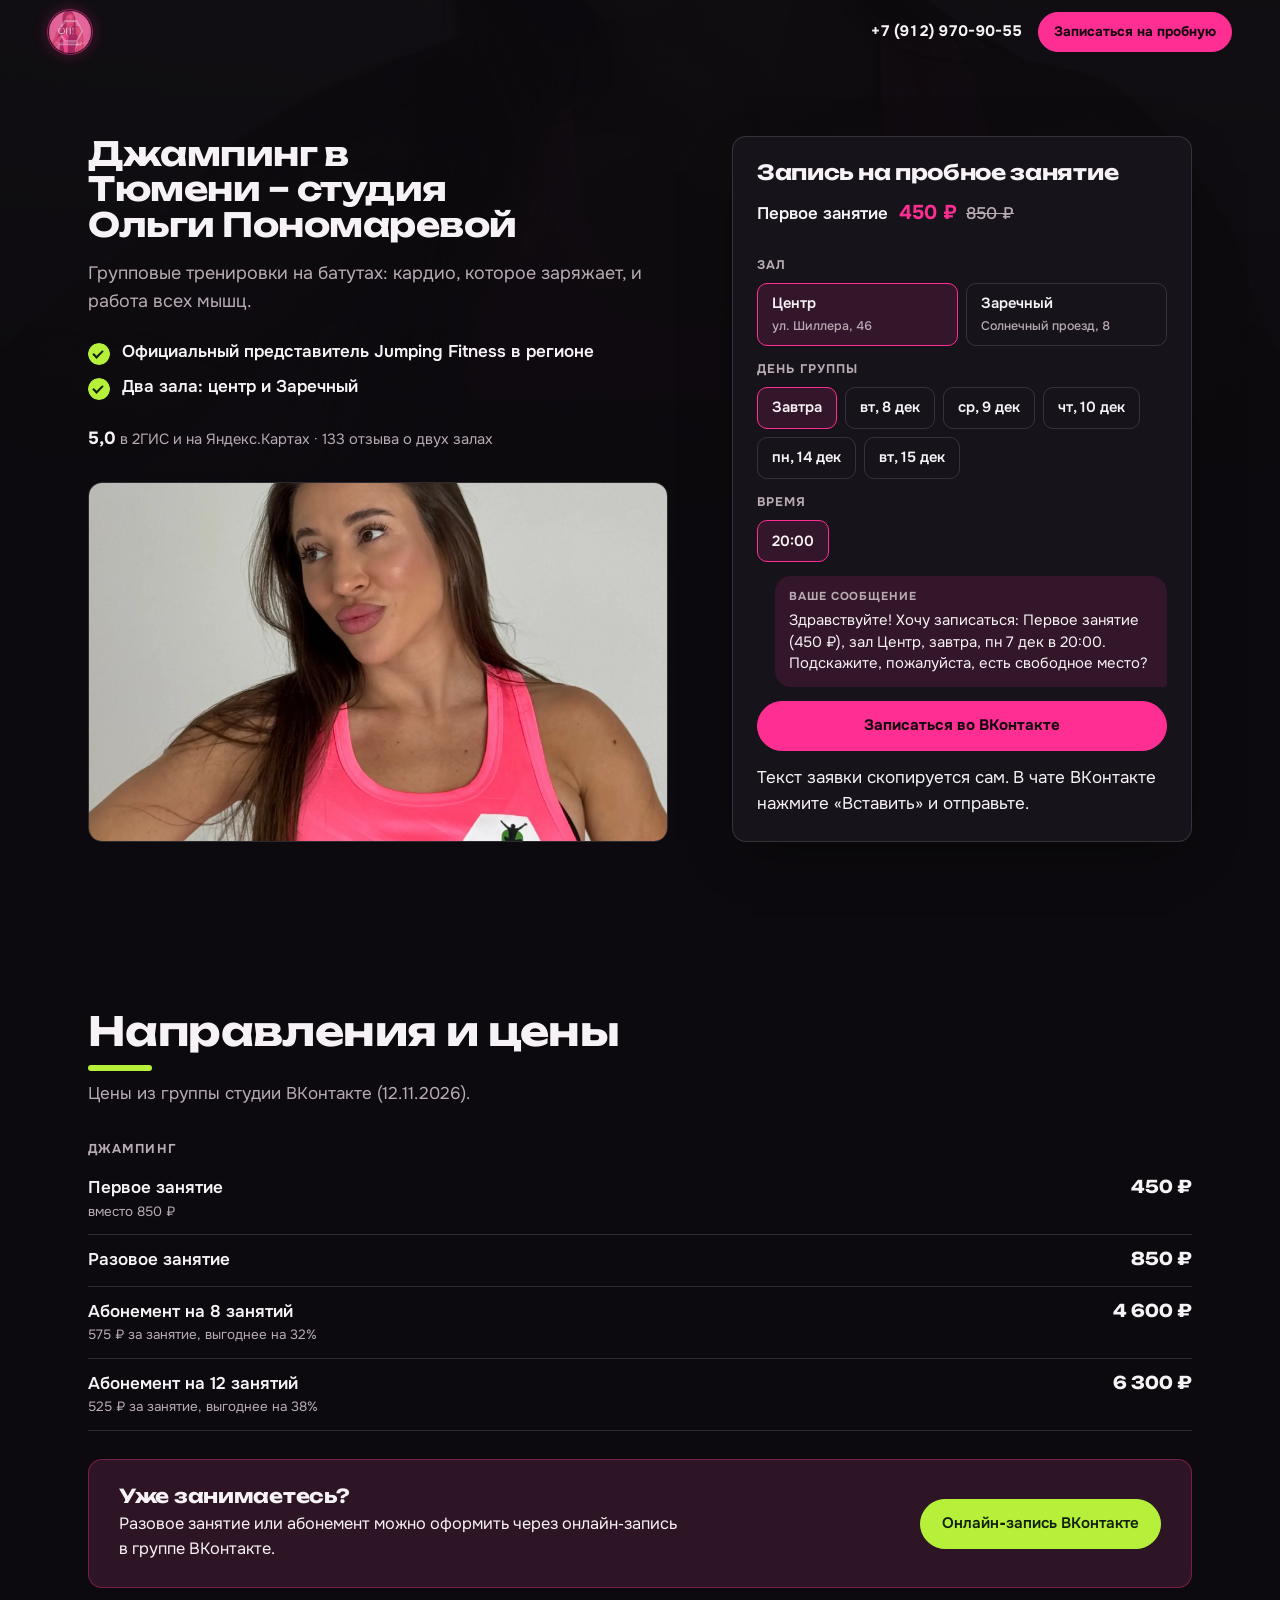
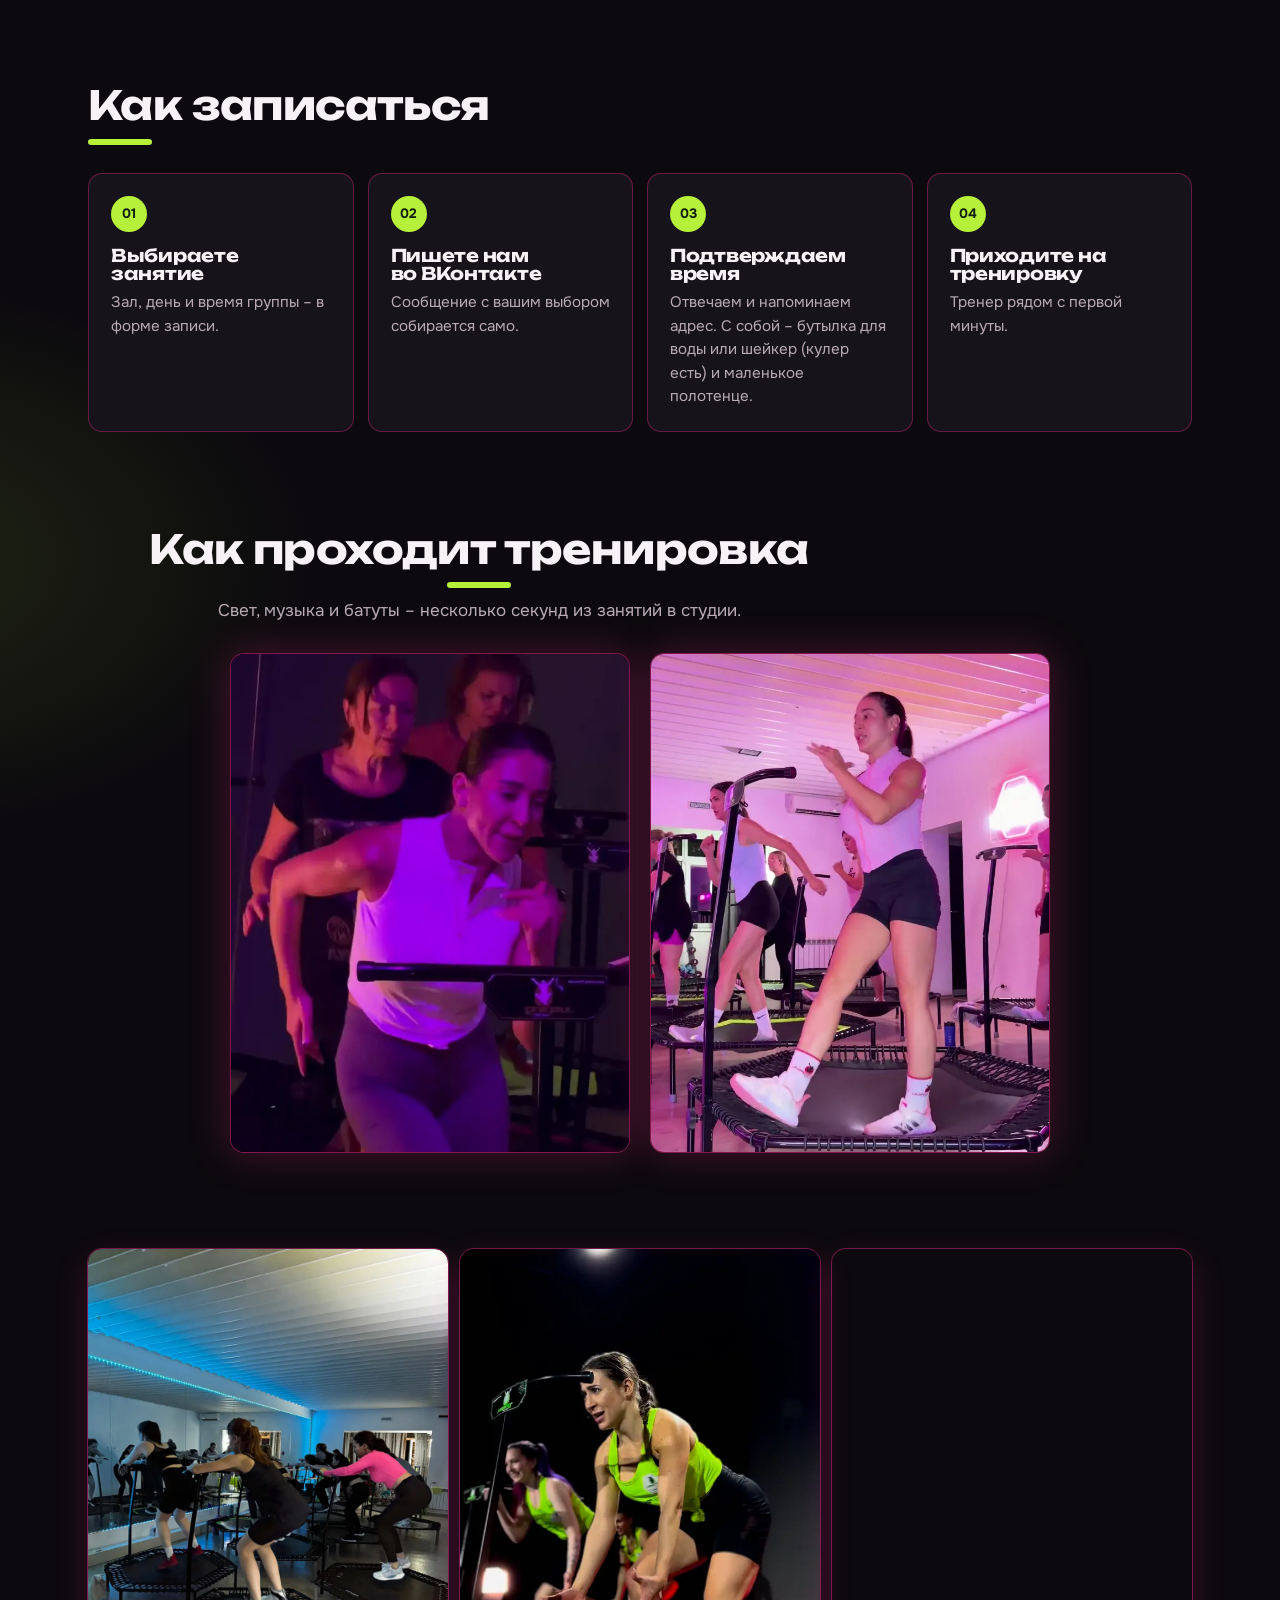
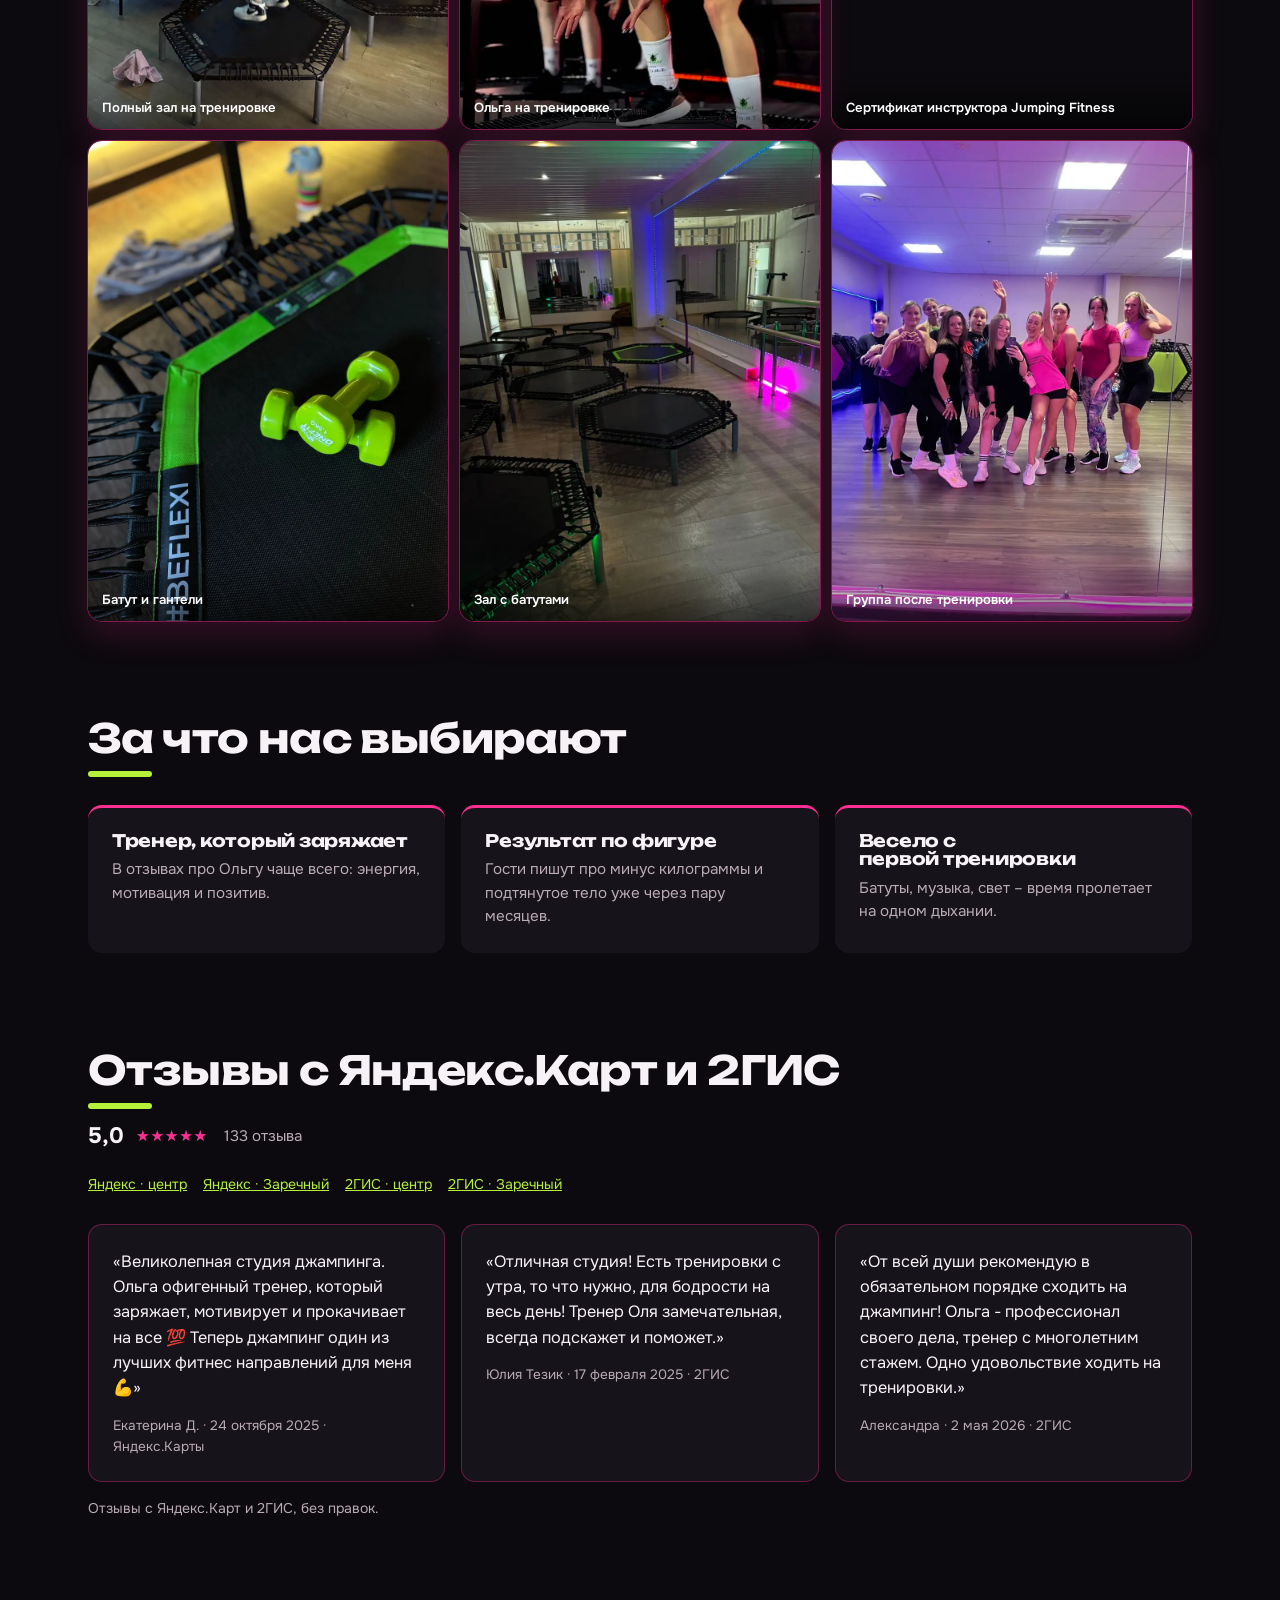
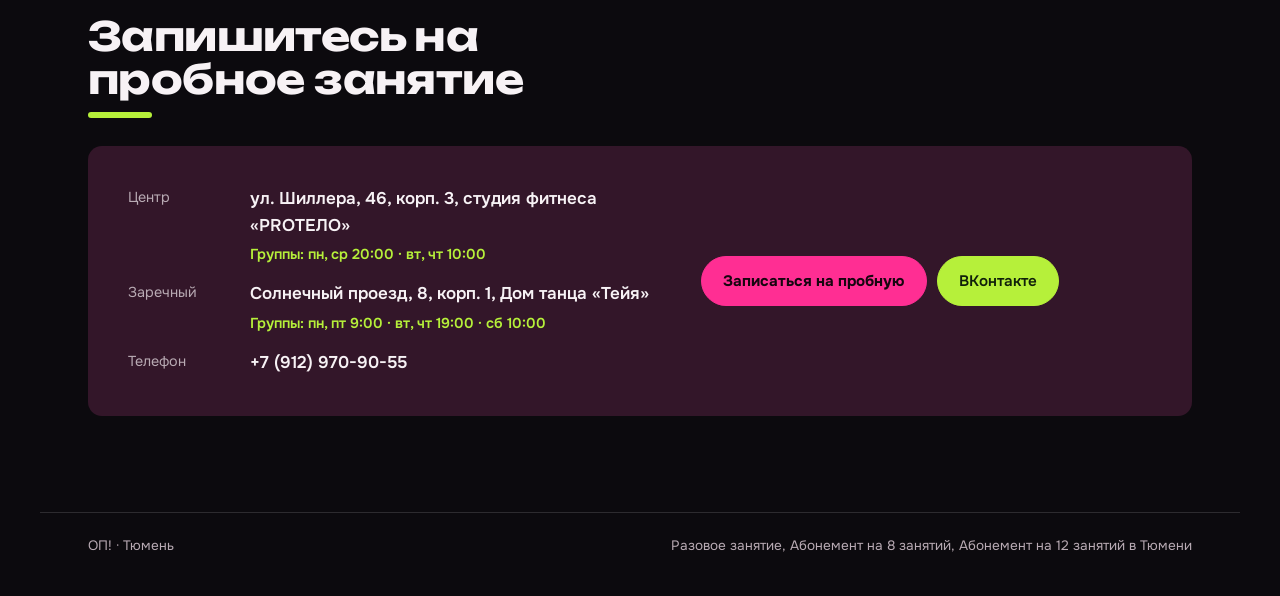
==== commit 4f933804: "Открыт для поисковиков, домен op-jump72.ru, кнопка ВК" ====
--- a/index.html
+++ b/index.html
@@ -2,7 +2,6 @@
 <html lang="ru">
 <head>
 <meta charset="utf-8">
-<meta name="robots" content="noindex, nofollow" data-publish>
 <meta name="viewport" content="width=device-width, initial-scale=1, viewport-fit=cover">
 <title>ОП! · Фитнес-студия</title>
 <meta name="description" content="Групповые тренировки на батутах: кардио, которое заряжает, и работа всех мышц.">
@@ -45,7 +44,7 @@
       <fieldset><legend>Время</legend><div class="s-chips" data-s-times></div></fieldset>
       <div class="s-bubble" aria-live="polite"><span class="s-bubble__label">Ваше сообщение</span><p data-s-bubble></p></div>
       <div class="s-send">
-        <a class="s-btn s-btn--wide" data-s-msg="telegram" href="#">Записаться во ВКонтакте</a>
+        <a class="s-btn s-btn--wide" data-s-msg="chat" data-href="https://vk.me/jumpingtyumen" href="#">Записаться во ВКонтакте</a>
       </div>
       <p class="s-send__hint">Текст заявки скопируется сам. В чате ВКонтакте нажмите «Вставить» и отправьте.</p>
       <p class="s-send__note" data-s-copied hidden>Готово: текст заявки скопирован. Откройте чат, нажмите «Вставить» и отправьте.</p>
@@ -119,7 +118,7 @@
       <div class="s-contacts__actions">
         <a class="s-btn" href="#widget">Записаться на пробную</a>
         
-        <a class="s-btn s-btn--ghost" data-s-msg="telegram" href="#">ВКонтакте</a>
+        <a class="s-btn s-btn--ghost" data-s-msg="chat" data-href="https://vk.me/jumpingtyumen" href="#">ВКонтакте</a>
       </div>
     </div>
   </section>
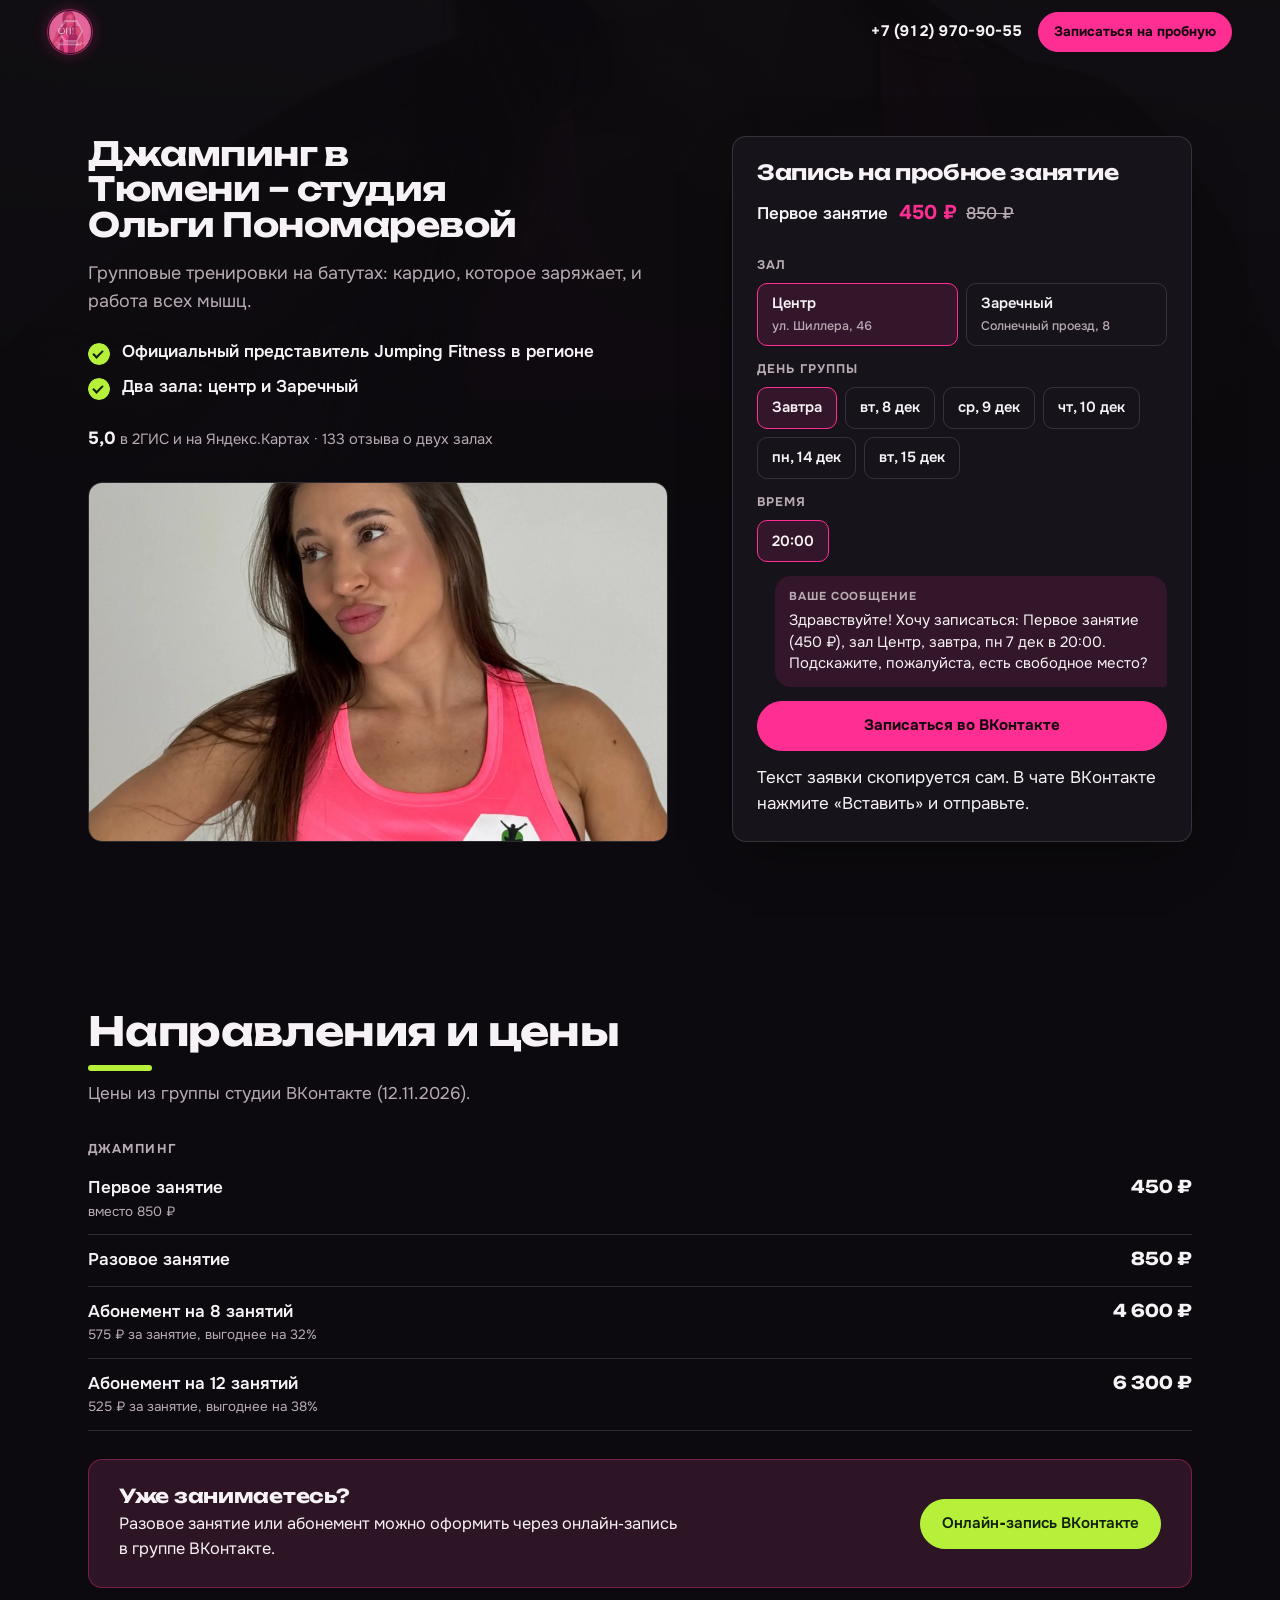
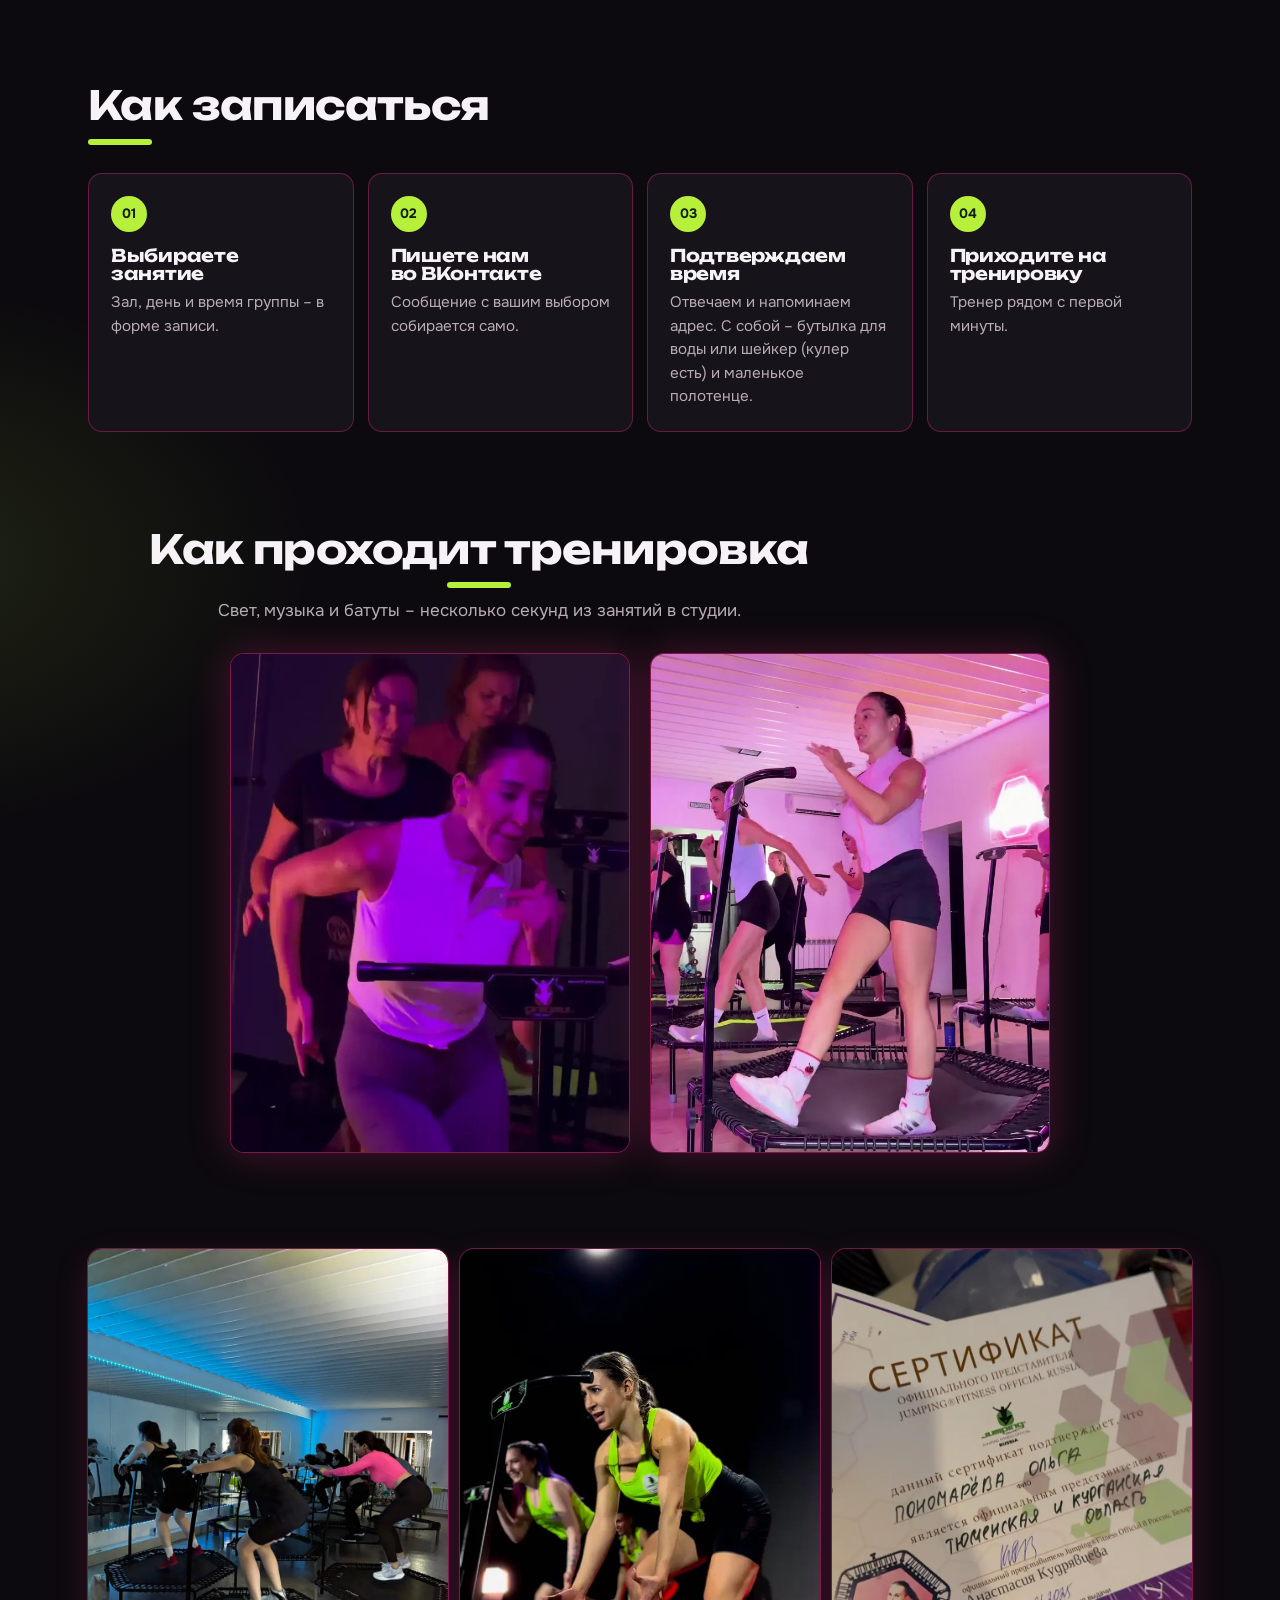
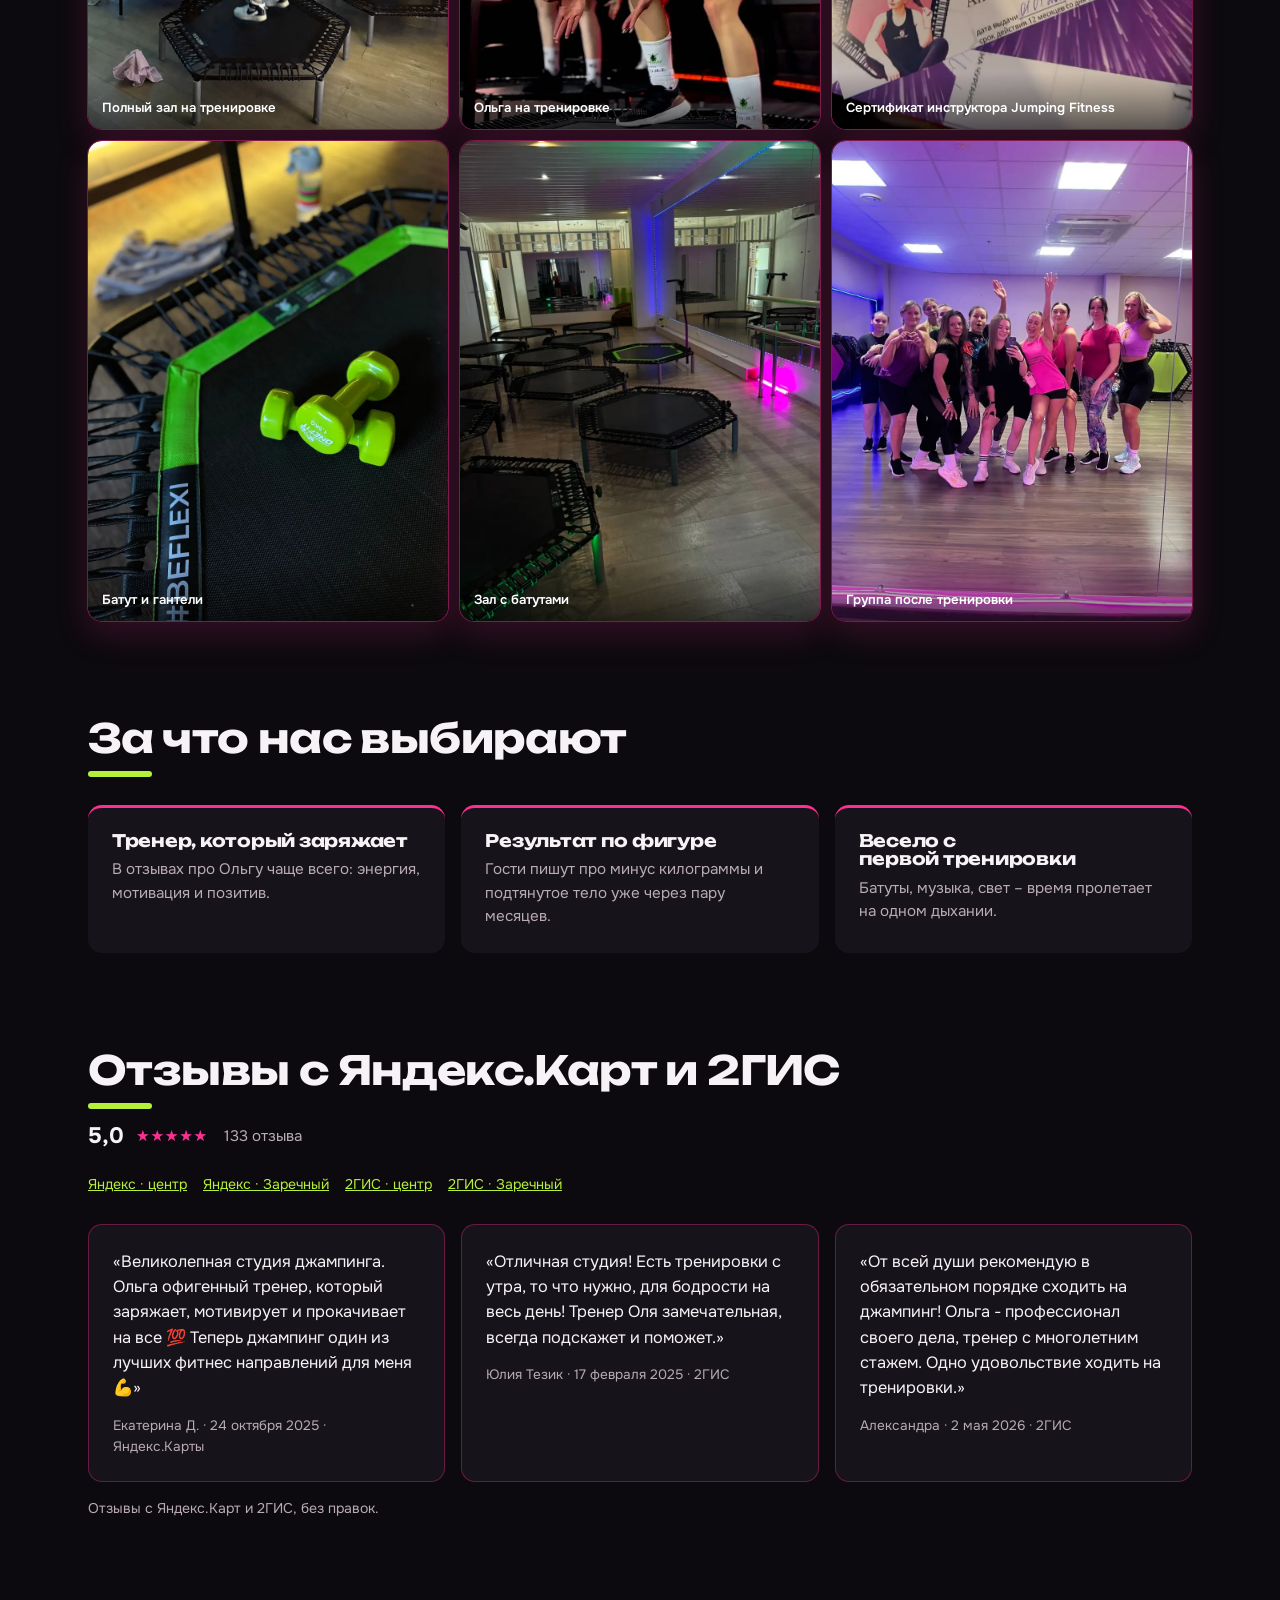
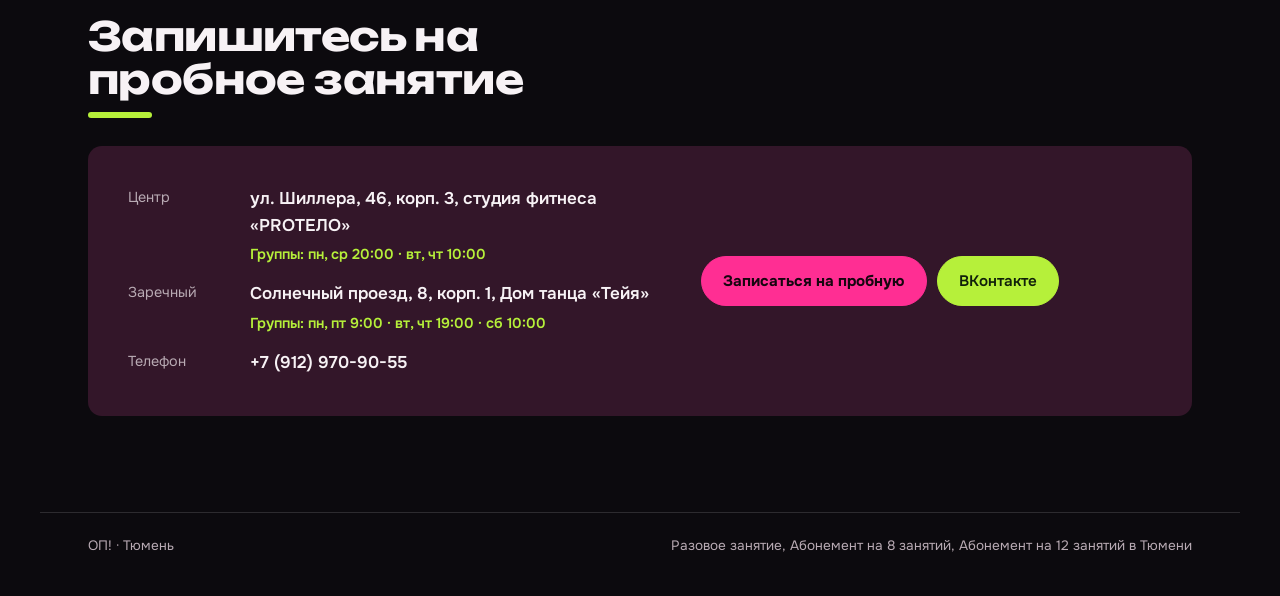
==== commit 36bfa9b5: "Яндекс.Метрика 114275667" ====
--- a/index.html
+++ b/index.html
@@ -18,6 +18,19 @@
 :root { --c-canvas: #0c0a0e; --c-surface: #17131a; --c-ink: #f7f2f5; --c-ink-soft: #b9abb4; --c-accent: #ff2e93; --c-accent-ink: #16060f; --c-accent-deep: #b6f03a; --f-display: "Unbounded", "Arial Black", system-ui, sans-serif; --f-text: "Onest", "Segoe UI", system-ui, sans-serif; --h1k: 0.8; }
 </style>
 <link rel="stylesheet" href="style-prod.css">
+<!-- Yandex.Metrika counter -->
+<script type="text/javascript">
+    (function(m,e,t,r,i,k,a){
+        m[i]=m[i]||function(){(m[i].a=m[i].a||[]).push(arguments)};
+        m[i].l=1*new Date();
+        for (var j = 0; j < document.scripts.length; j++) {if (document.scripts[j].src === r) { return; }}
+        k=e.createElement(t),a=e.getElementsByTagName(t)[0],k.async=1,k.src=r,a.parentNode.insertBefore(k,a)
+    })(window, document,'script','https://mc.yandex.ru/metrika/tag.js?id=114275667', 'ym');
+
+    ym(114275667, 'init', {ssr:true, webvisor:true, clickmap:true, ecommerce:"dataLayer", referrer: document.referrer, url: location.href, accurateTrackBounce:true, trackLinks:true});
+</script>
+<noscript><div><img src="https://mc.yandex.ru/watch/114275667" style="position:absolute; left:-9999px;" alt="" /></div></noscript>
+<!-- /Yandex.Metrika counter -->
 </head>
 <body class="s-prod" id="top" data-wa="" data-tg="jumpingtyumen" data-max="" data-chat="https://vk.me/jumpingtyumen">
 <header class="s-bar" data-s-bar>
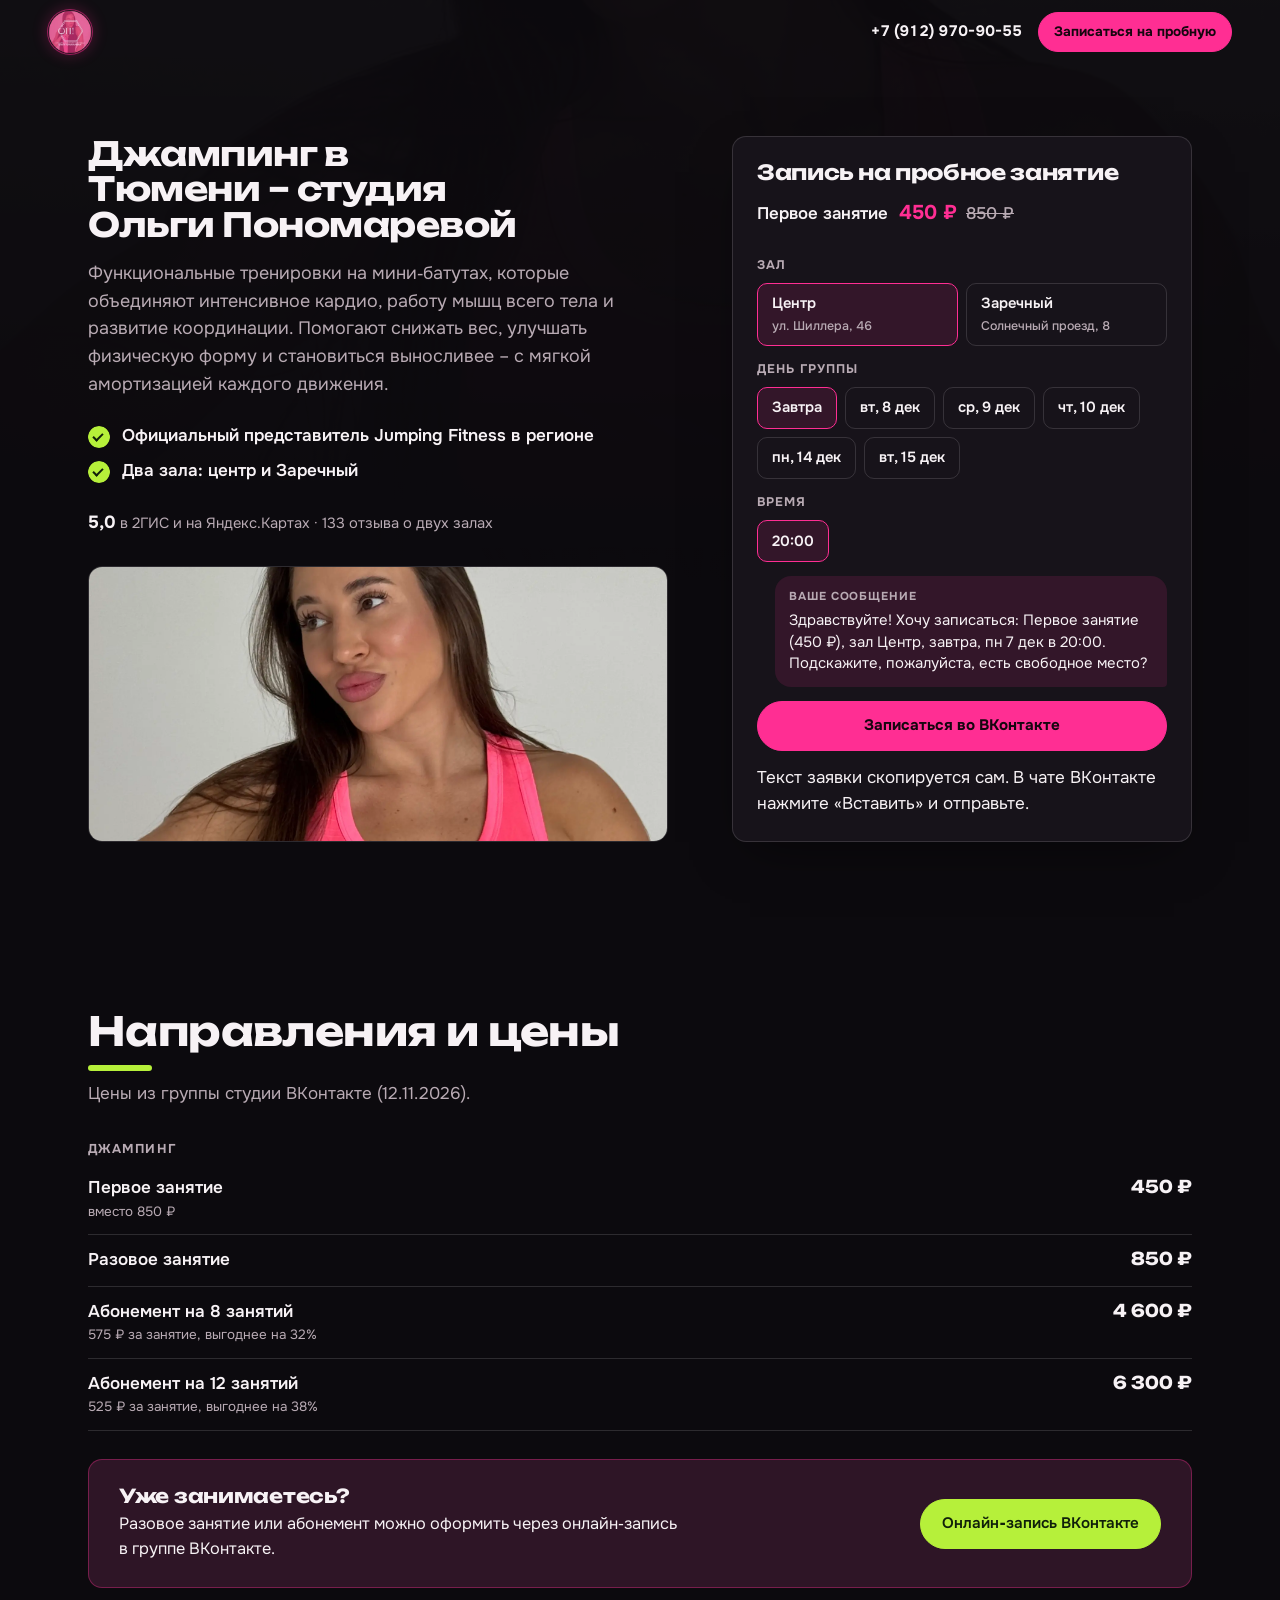
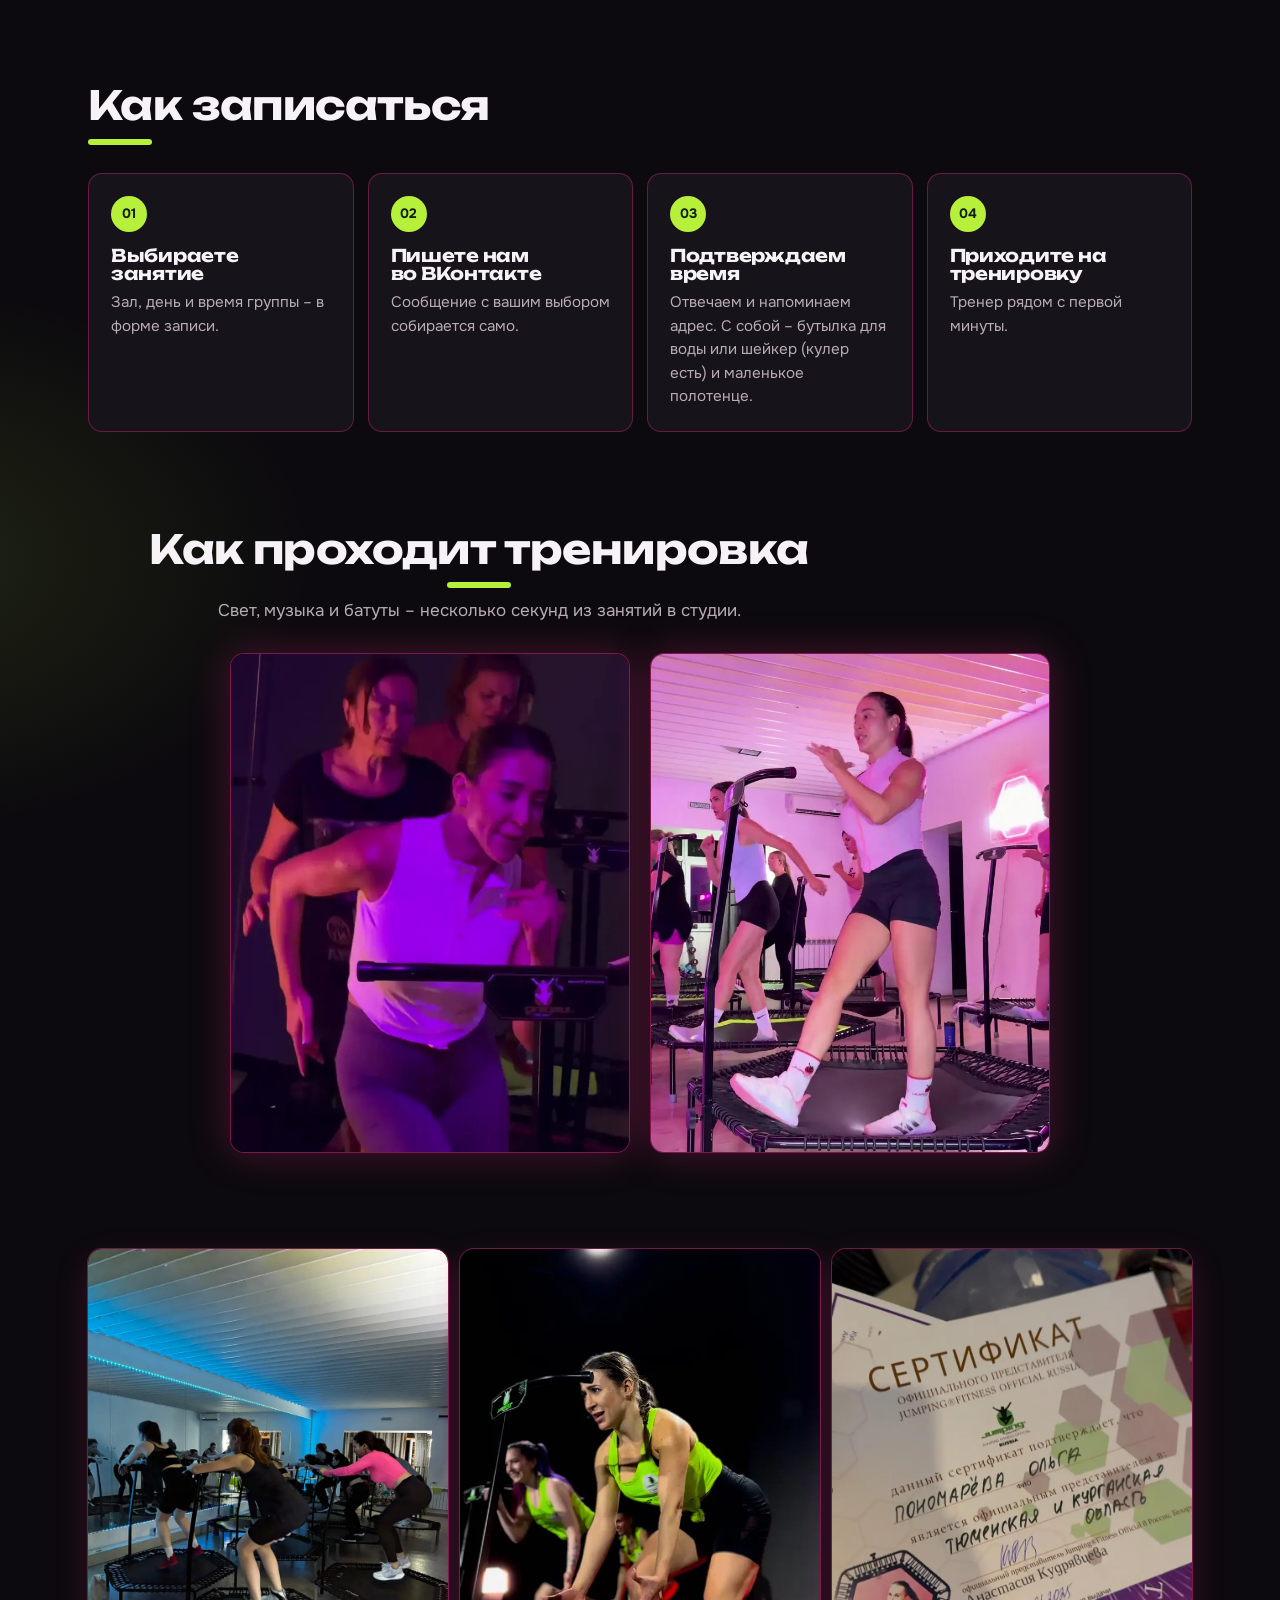
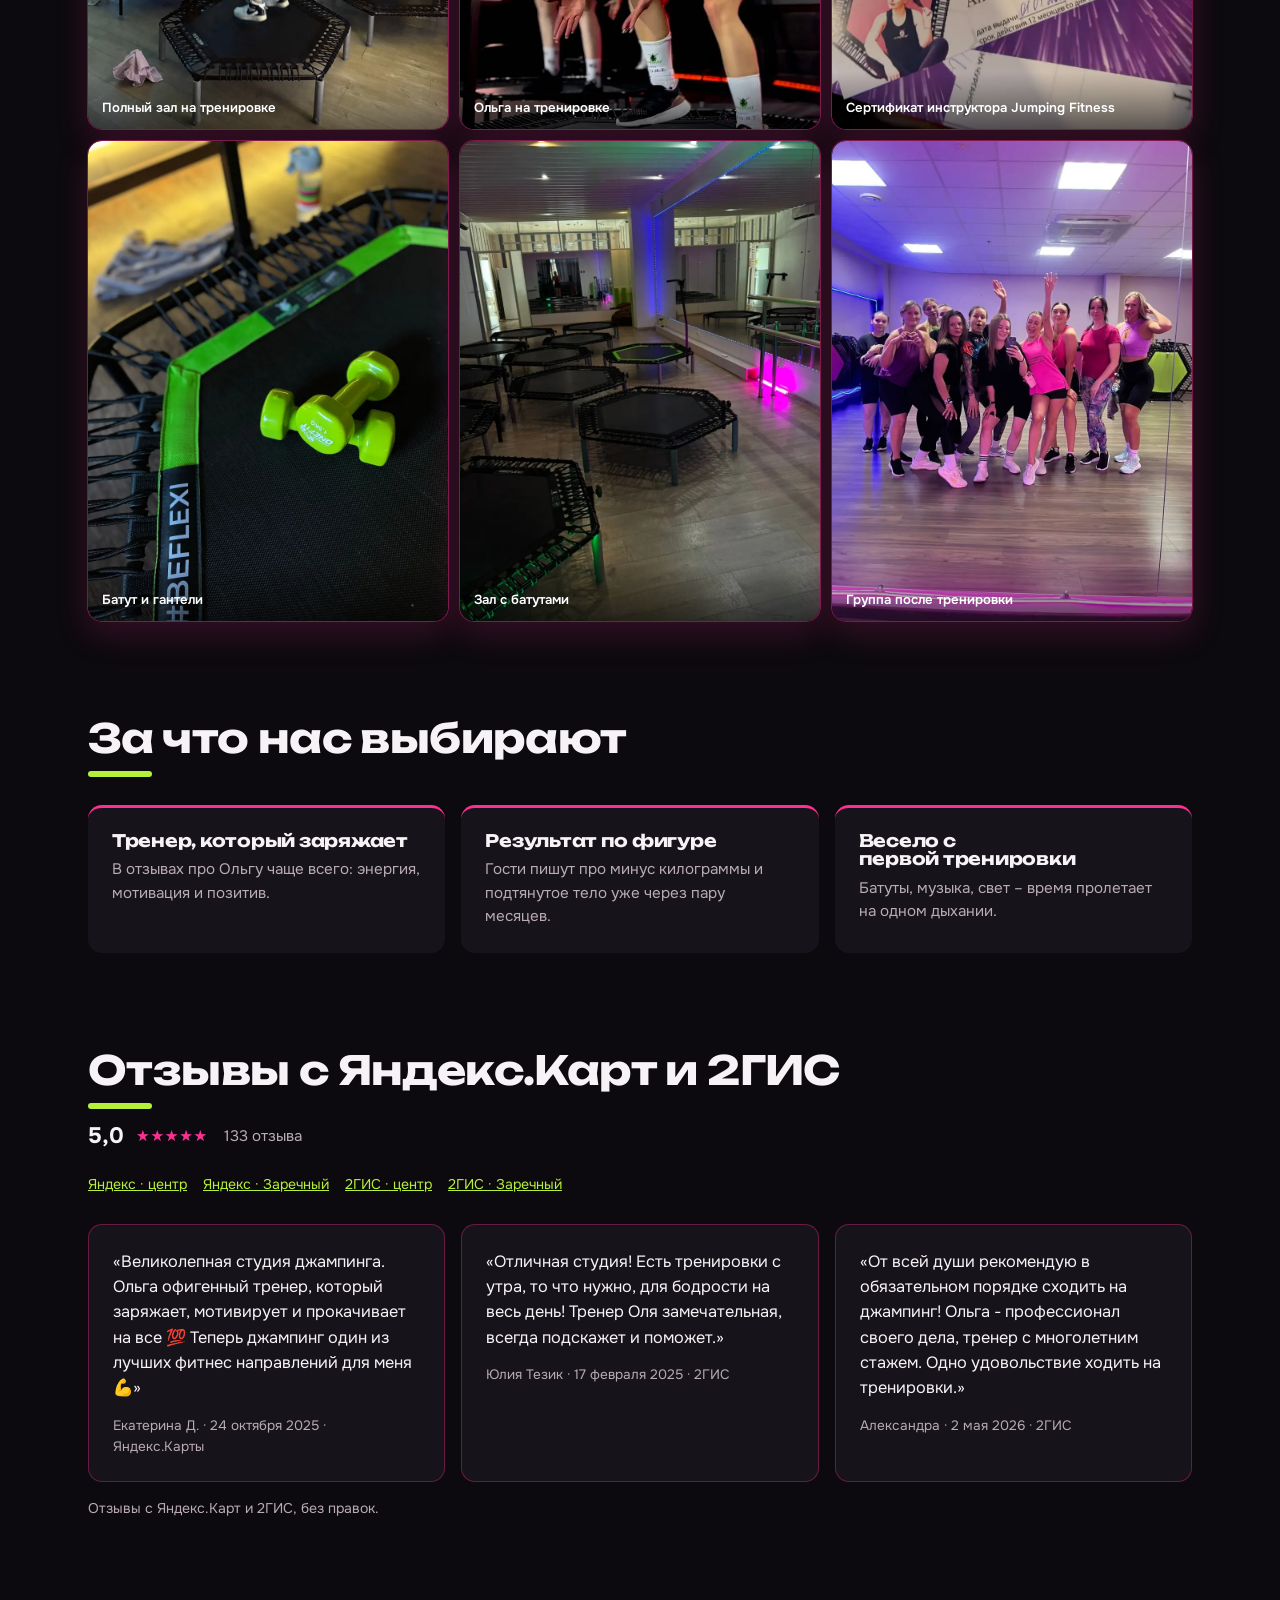
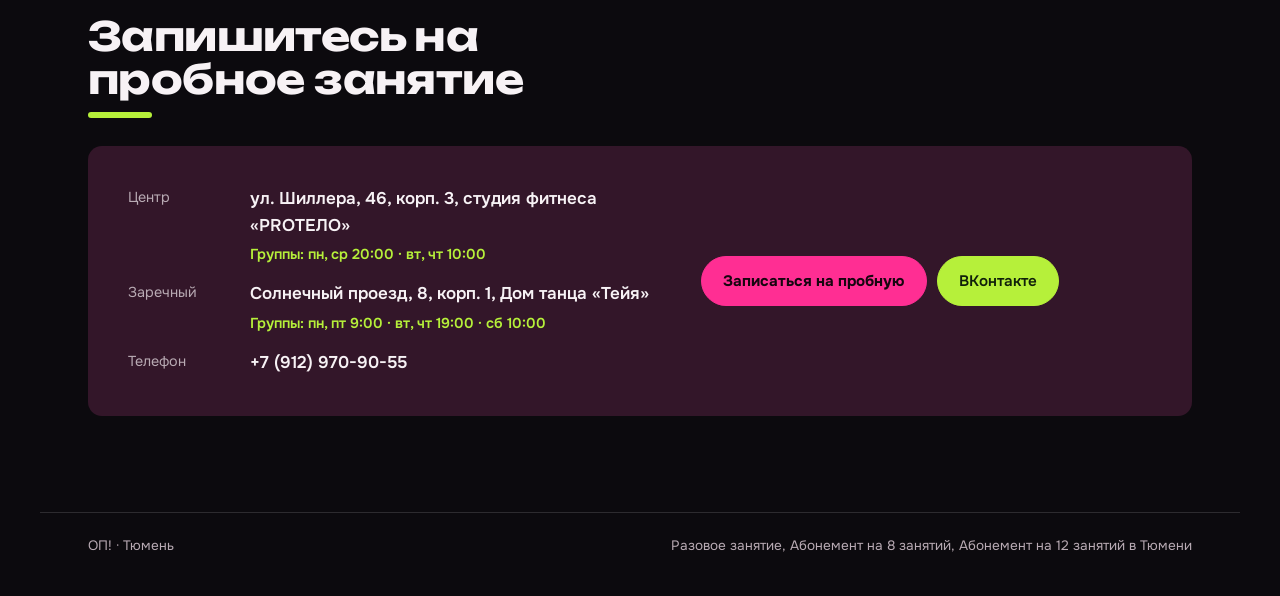
==== commit e416732b: "Новый текст под заголовком" ====
--- a/index.html
+++ b/index.html
@@ -4,10 +4,10 @@
 <meta charset="utf-8">
 <meta name="viewport" content="width=device-width, initial-scale=1, viewport-fit=cover">
 <title>ОП! · Фитнес-студия</title>
-<meta name="description" content="Групповые тренировки на батутах: кардио, которое заряжает, и работа всех мышц.">
+<meta name="description" content="Функциональные тренировки на мини‑батутах, которые объединяют интенсивное кардио, работу мышц всего тела и развитие координации. Помогают снижать вес, улучшать физическую форму и становиться выносливее – с мягкой амортизацией каждого движения.">
 <meta property="og:type" content="website">
 <meta property="og:title" content="Джампинг в Тюмени – студия Ольги Пономаревой">
-<meta property="og:description" content="Групповые тренировки на батутах: кардио, которое заряжает, и работа всех мышц.">
+<meta property="og:description" content="Функциональные тренировки на мини‑батутах, которые объединяют интенсивное кардио, работу мышц всего тела и развитие координации. Помогают снижать вес, улучшать физическую форму и становиться выносливее – с мягкой амортизацией каждого движения.">
 <meta property="og:image" content="assets/hero.webp">
 <link rel="preload" as="image" href="assets/hero.webp" fetchpriority="high">
 <link rel="icon" href="data:image/svg+xml,%3Csvg xmlns=%27http://www.w3.org/2000/svg%27 viewBox=%270 0 32 32%27%3E%3Crect x=%276%27 y=%276%27 width=%2720%27 height=%2720%27 rx=%275%27 fill=%27%23c8f03c%27/%3E%3C/svg%3E">
@@ -44,7 +44,7 @@
   <section class="s-hero">
     <div class="s-hero__text">
       <h1>Джампинг в Тюмени – студия Ольги Пономаревой</h1>
-      <p class="s-lead">Групповые тренировки на батутах: кардио, которое заряжает, и работа всех мышц.</p>
+      <p class="s-lead">Функциональные тренировки на мини‑батутах, которые объединяют интенсивное кардио, работу мышц всего тела и развитие координации. Помогают снижать вес, улучшать физическую форму и становиться выносливее – с мягкой амортизацией каждого движения.</p>
       <ul class="s-ticks"><li>Официальный представитель Jumping Fitness в регионе</li><li>Два зала: центр и Заречный</li></ul>
       <p class="s-rating"><b>5,0</b> в 2ГИС и на Яндекс.Картах · 133 отзыва о двух залах</p>
       <figure class="s-hero__photo"><img class="" src="assets/hero.webp" alt="Ольга Пономарева в форме Jumping Fitness Official Russia Team" loading="lazy" decoding="async"></figure>
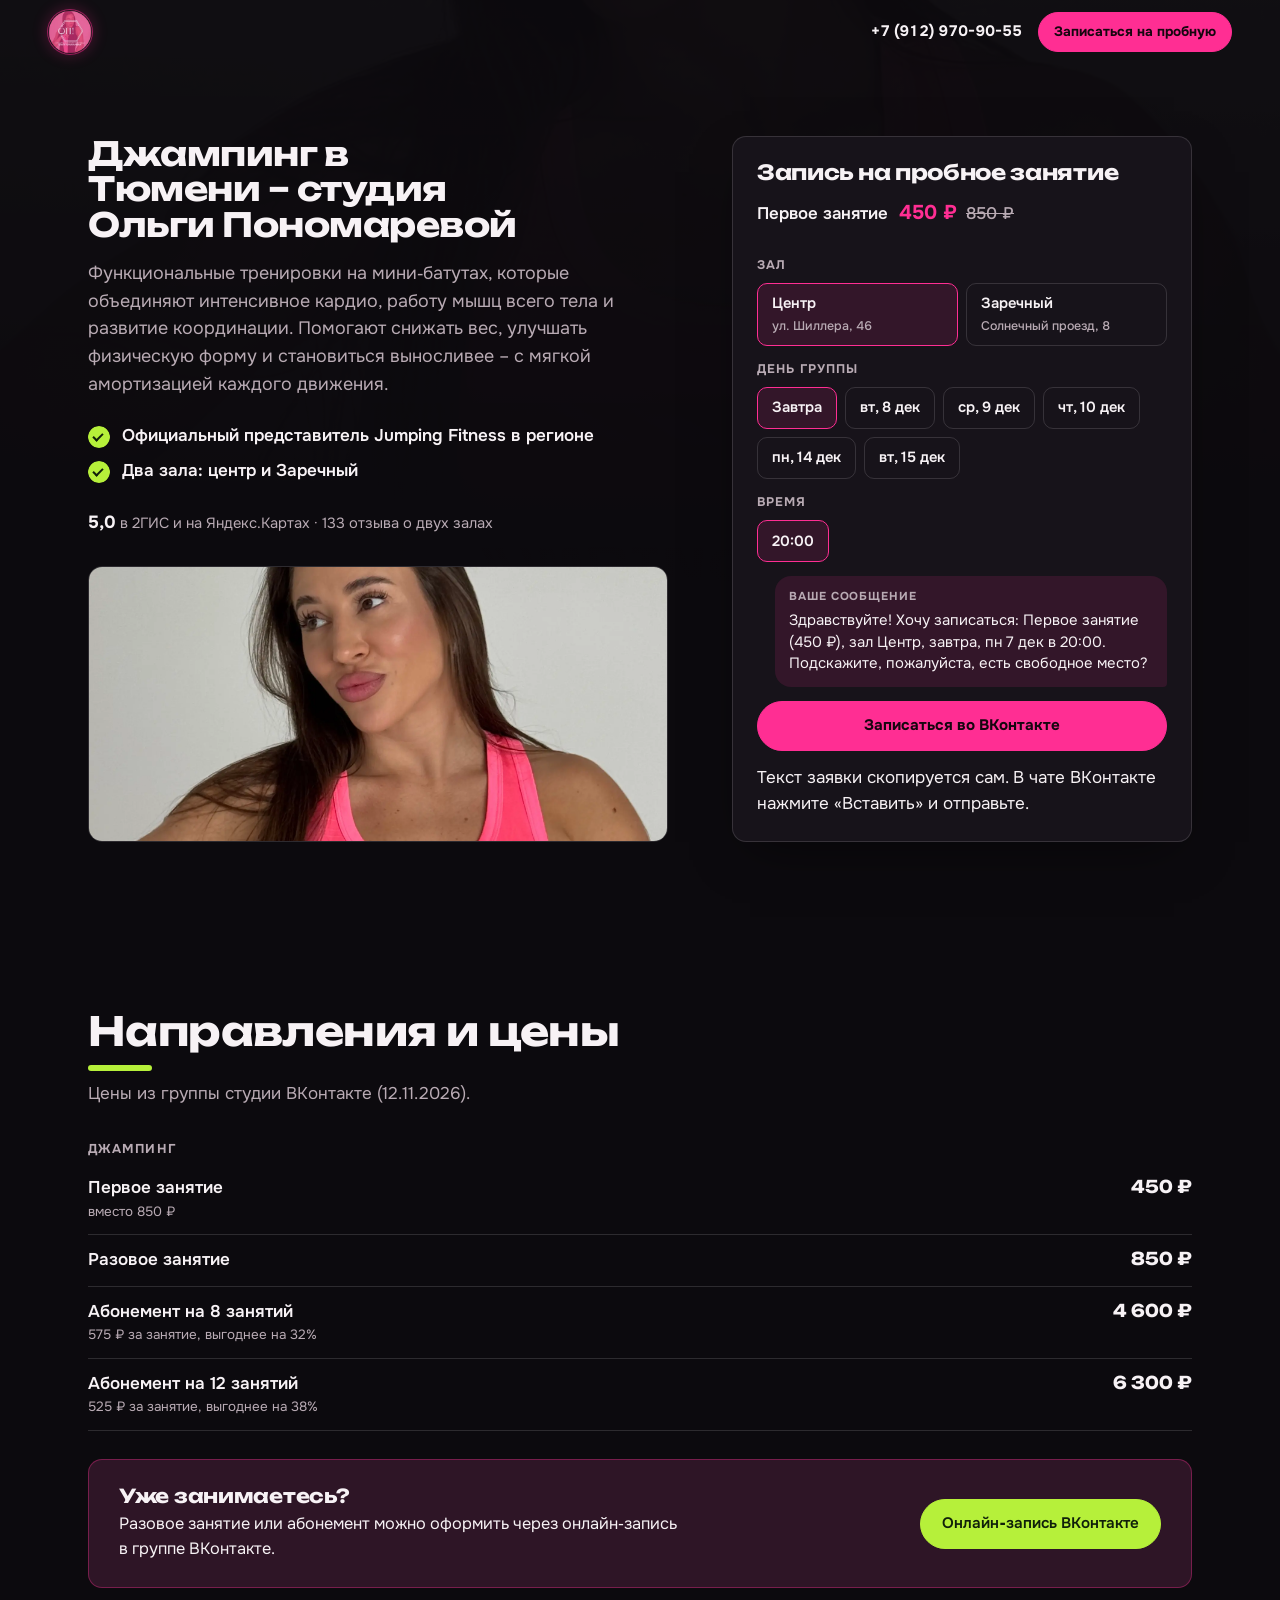
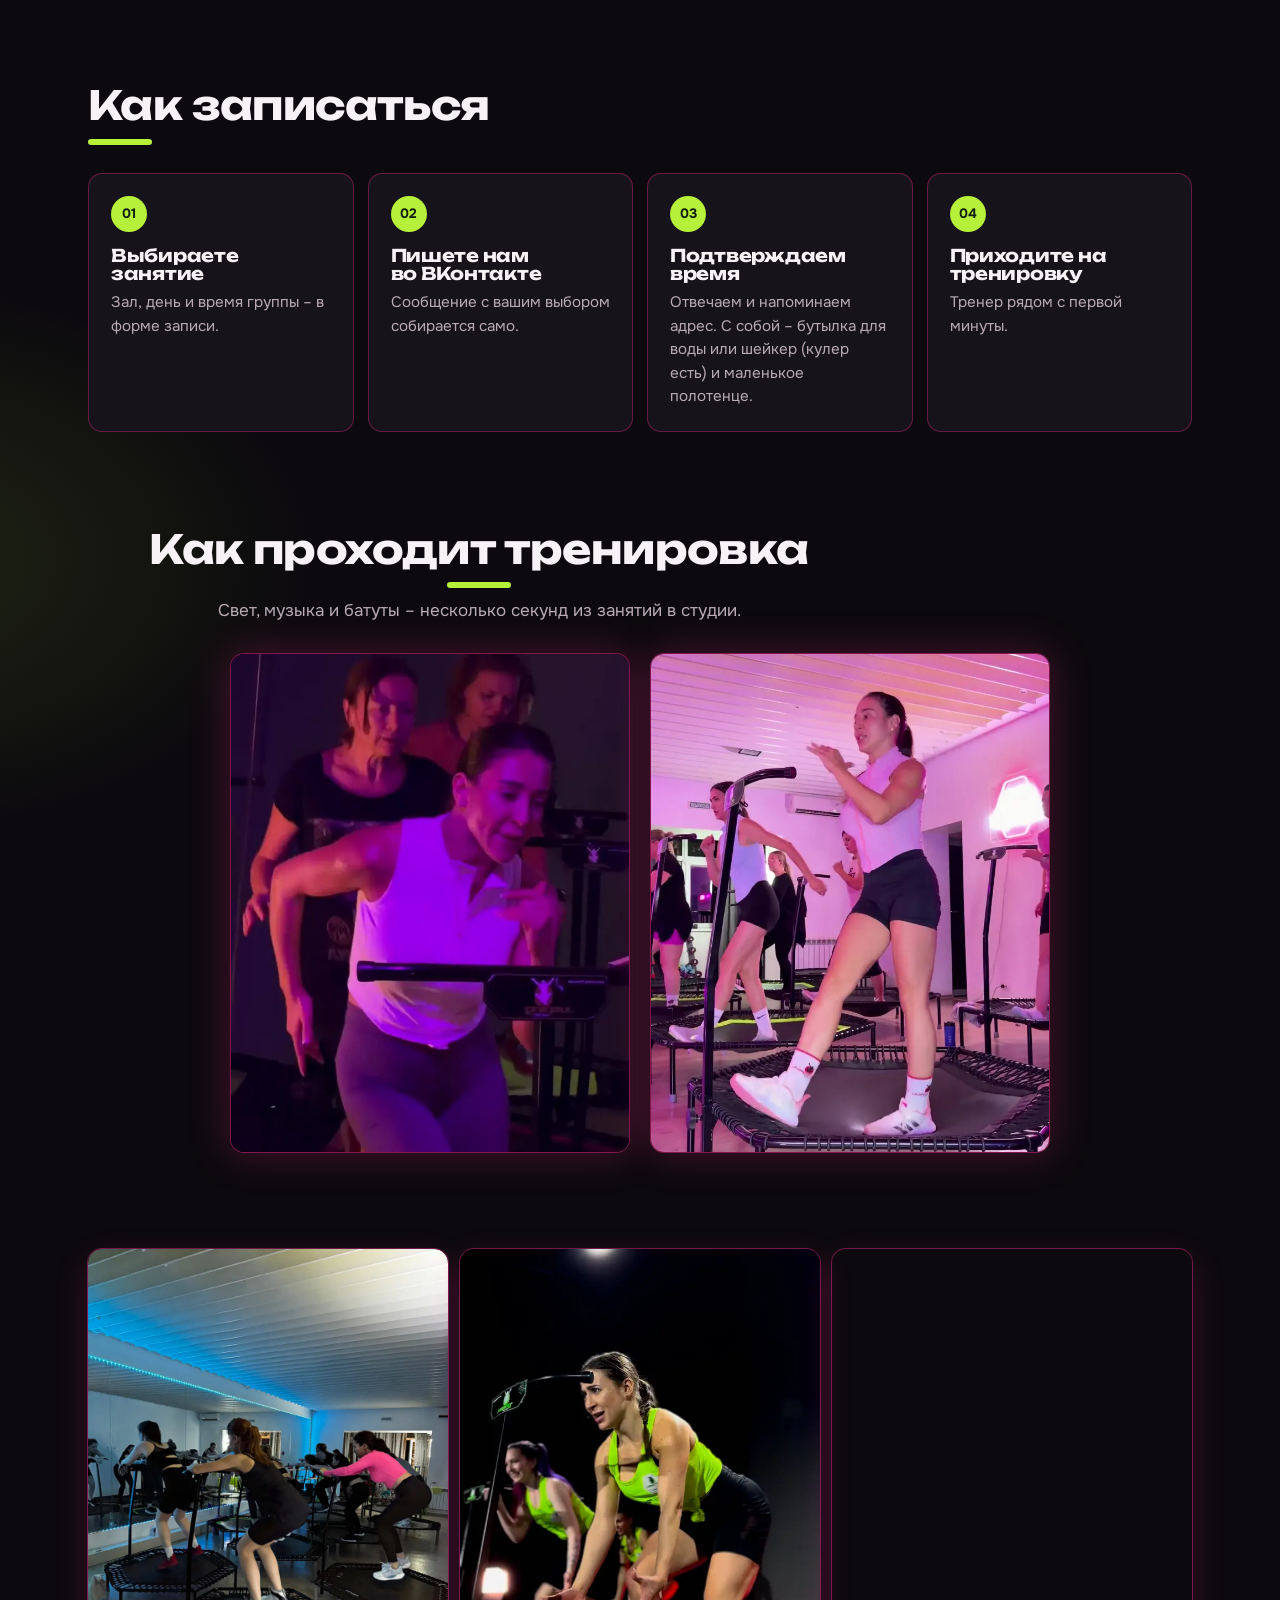
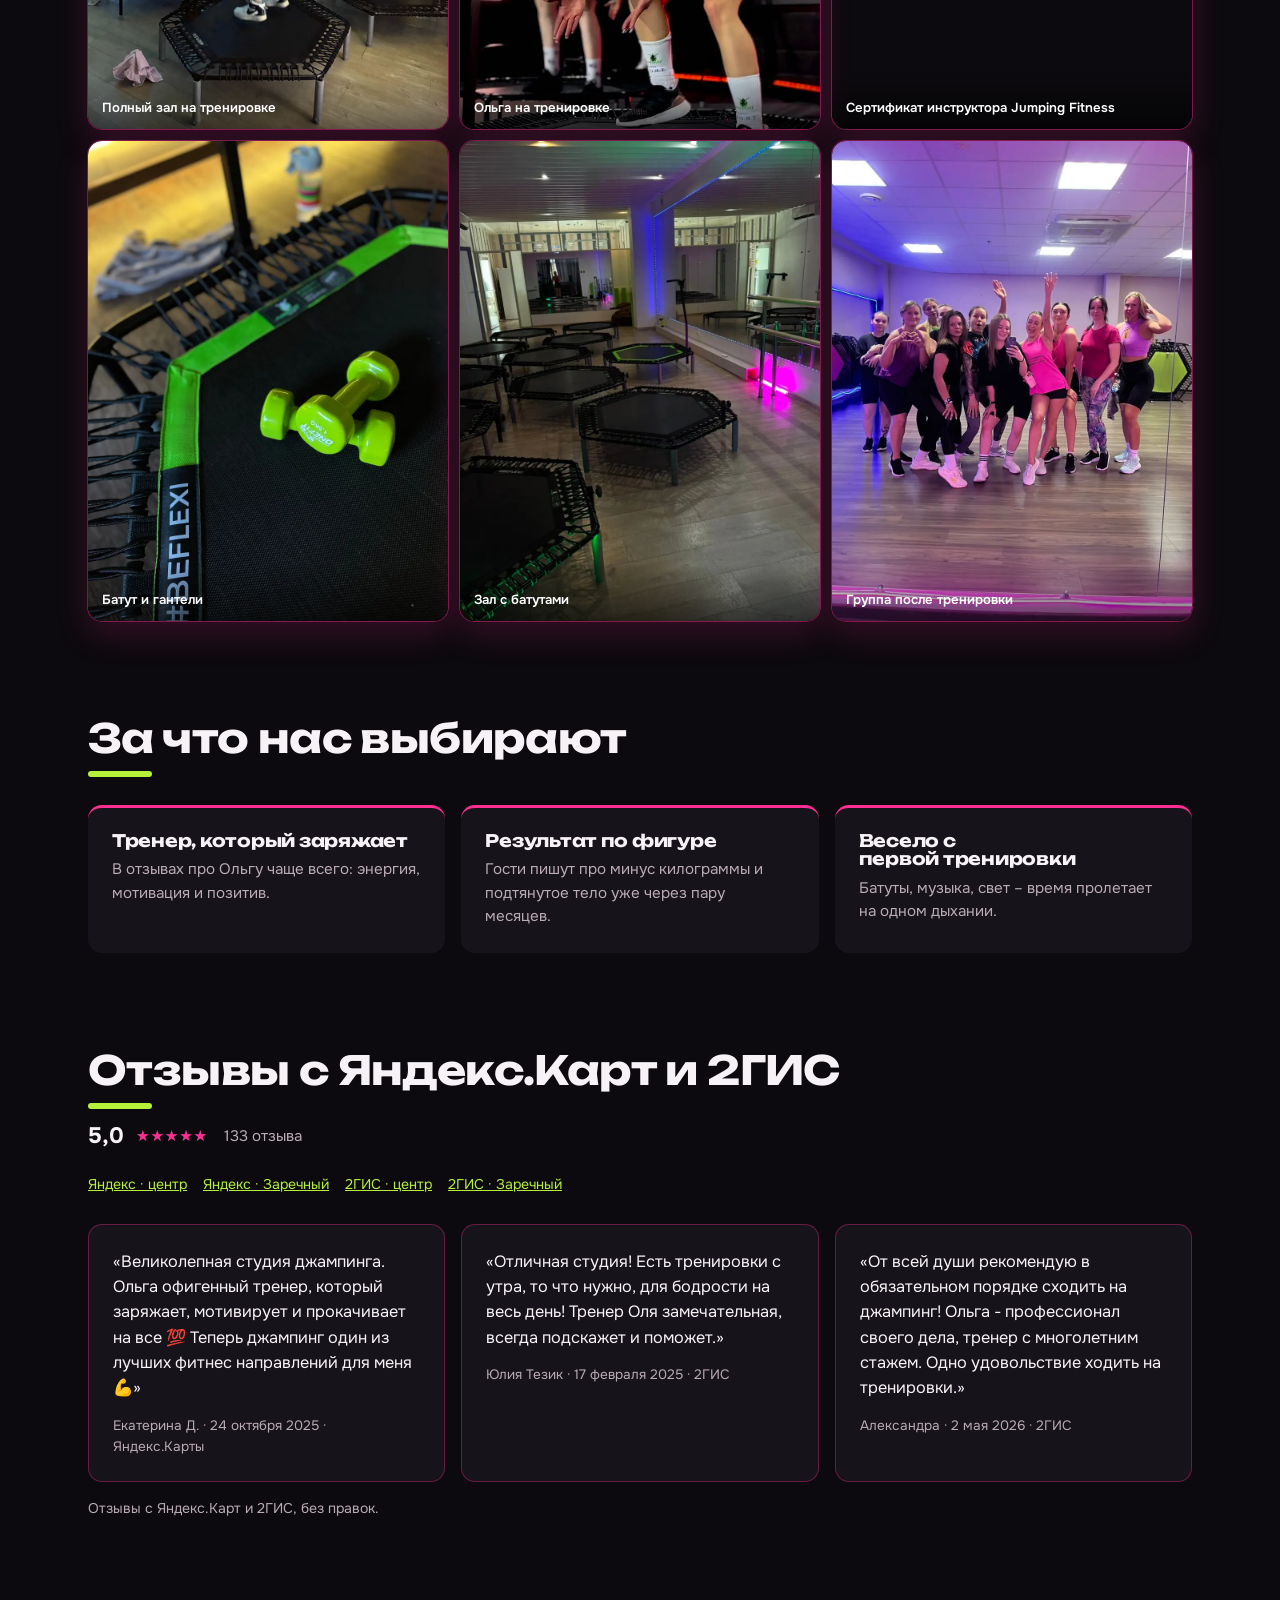
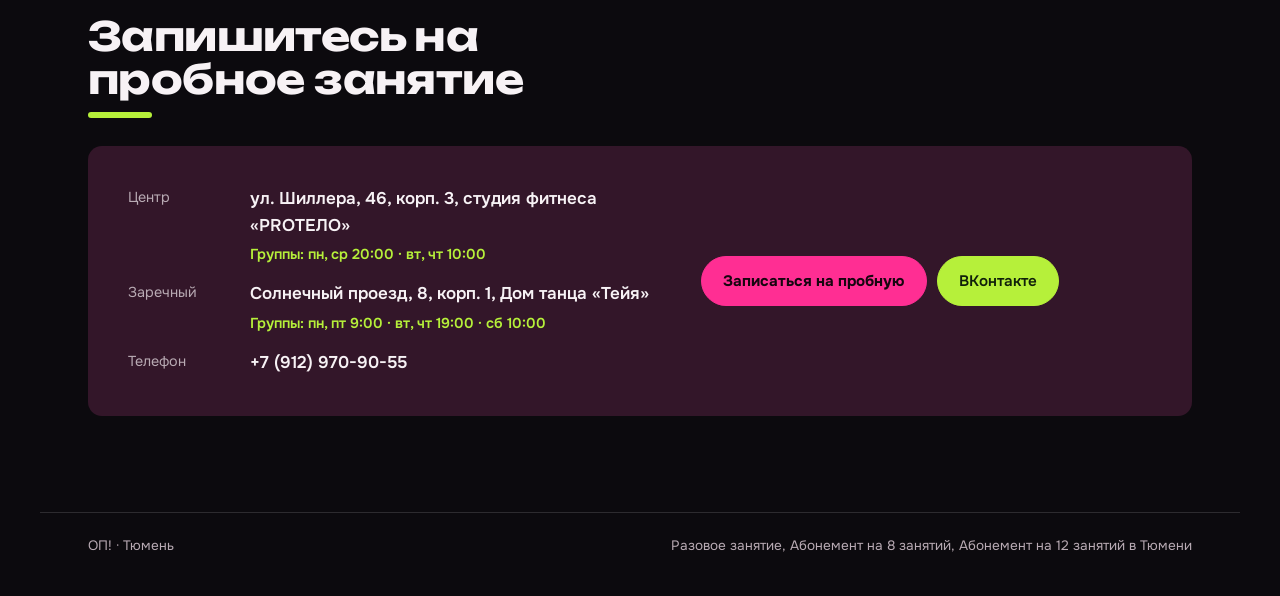
==== commit 373cc579: "Заголовок страницы для поиска" ====
--- a/index.html
+++ b/index.html
@@ -3,10 +3,10 @@
 <head>
 <meta charset="utf-8">
 <meta name="viewport" content="width=device-width, initial-scale=1, viewport-fit=cover">
-<title>ОП! · Фитнес-студия</title>
+<title>Джампинг в Тюмени – студия ОП! Ольги Пономаревой</title>
 <meta name="description" content="Функциональные тренировки на мини‑батутах, которые объединяют интенсивное кардио, работу мышц всего тела и развитие координации. Помогают снижать вес, улучшать физическую форму и становиться выносливее – с мягкой амортизацией каждого движения.">
 <meta property="og:type" content="website">
-<meta property="og:title" content="Джампинг в Тюмени – студия Ольги Пономаревой">
+<meta property="og:title" content="Джампинг в Тюмени – студия ОП! Ольги Пономаревой">
 <meta property="og:description" content="Функциональные тренировки на мини‑батутах, которые объединяют интенсивное кардио, работу мышц всего тела и развитие координации. Помогают снижать вес, улучшать физическую форму и становиться выносливее – с мягкой амортизацией каждого движения.">
 <meta property="og:image" content="assets/hero.webp">
 <link rel="preload" as="image" href="assets/hero.webp" fetchpriority="high">
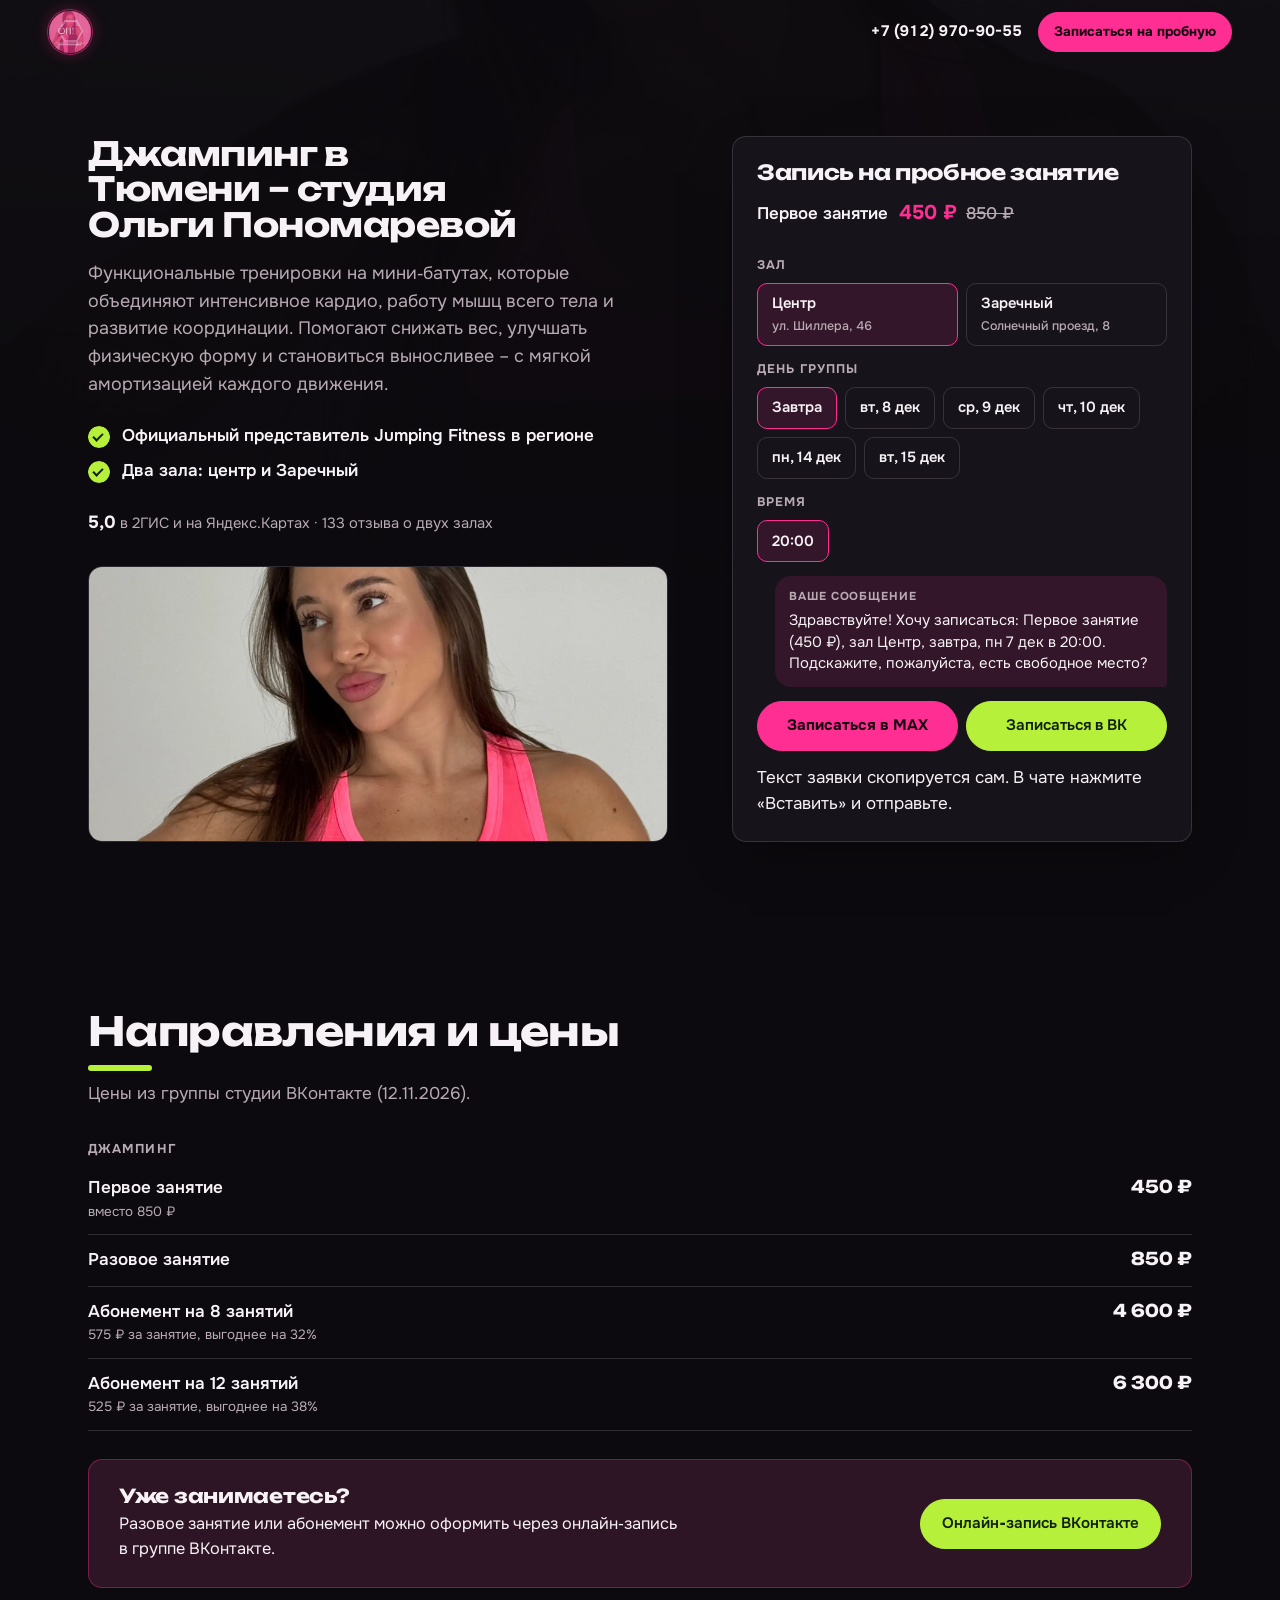
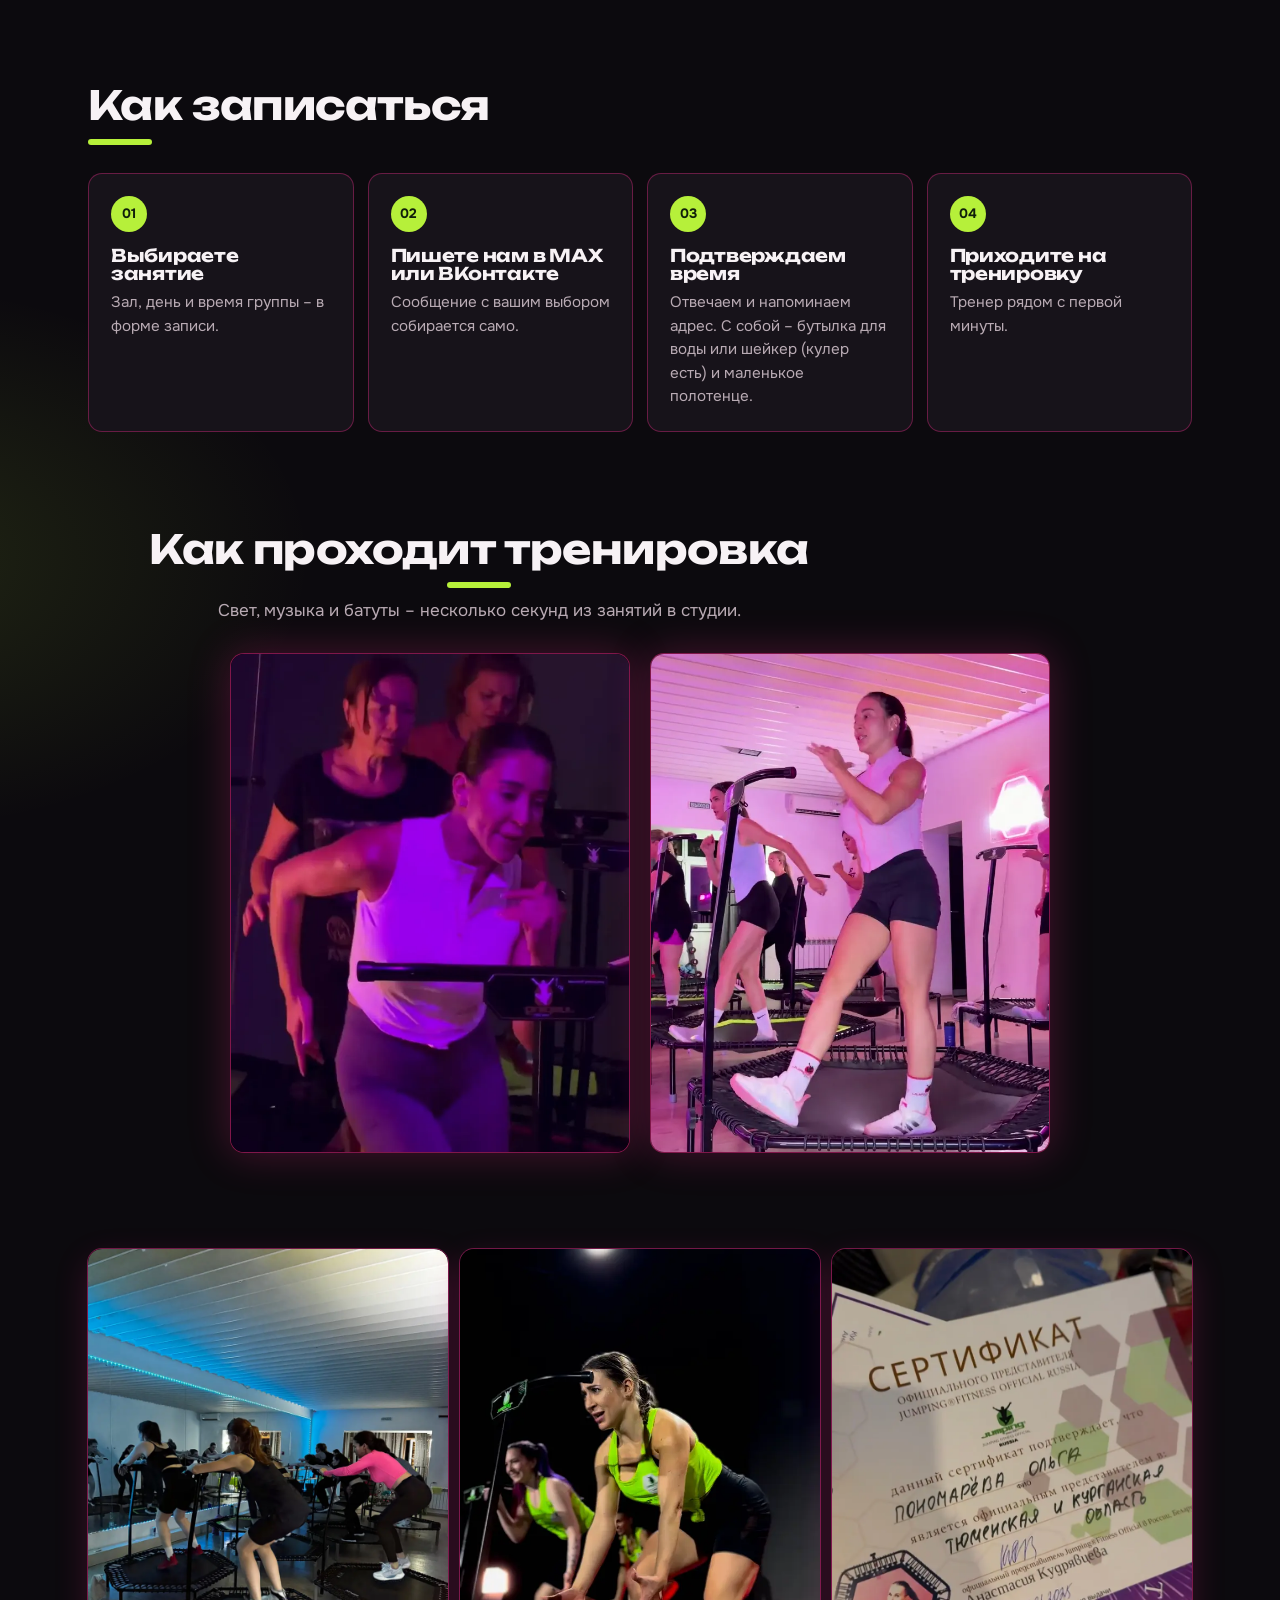
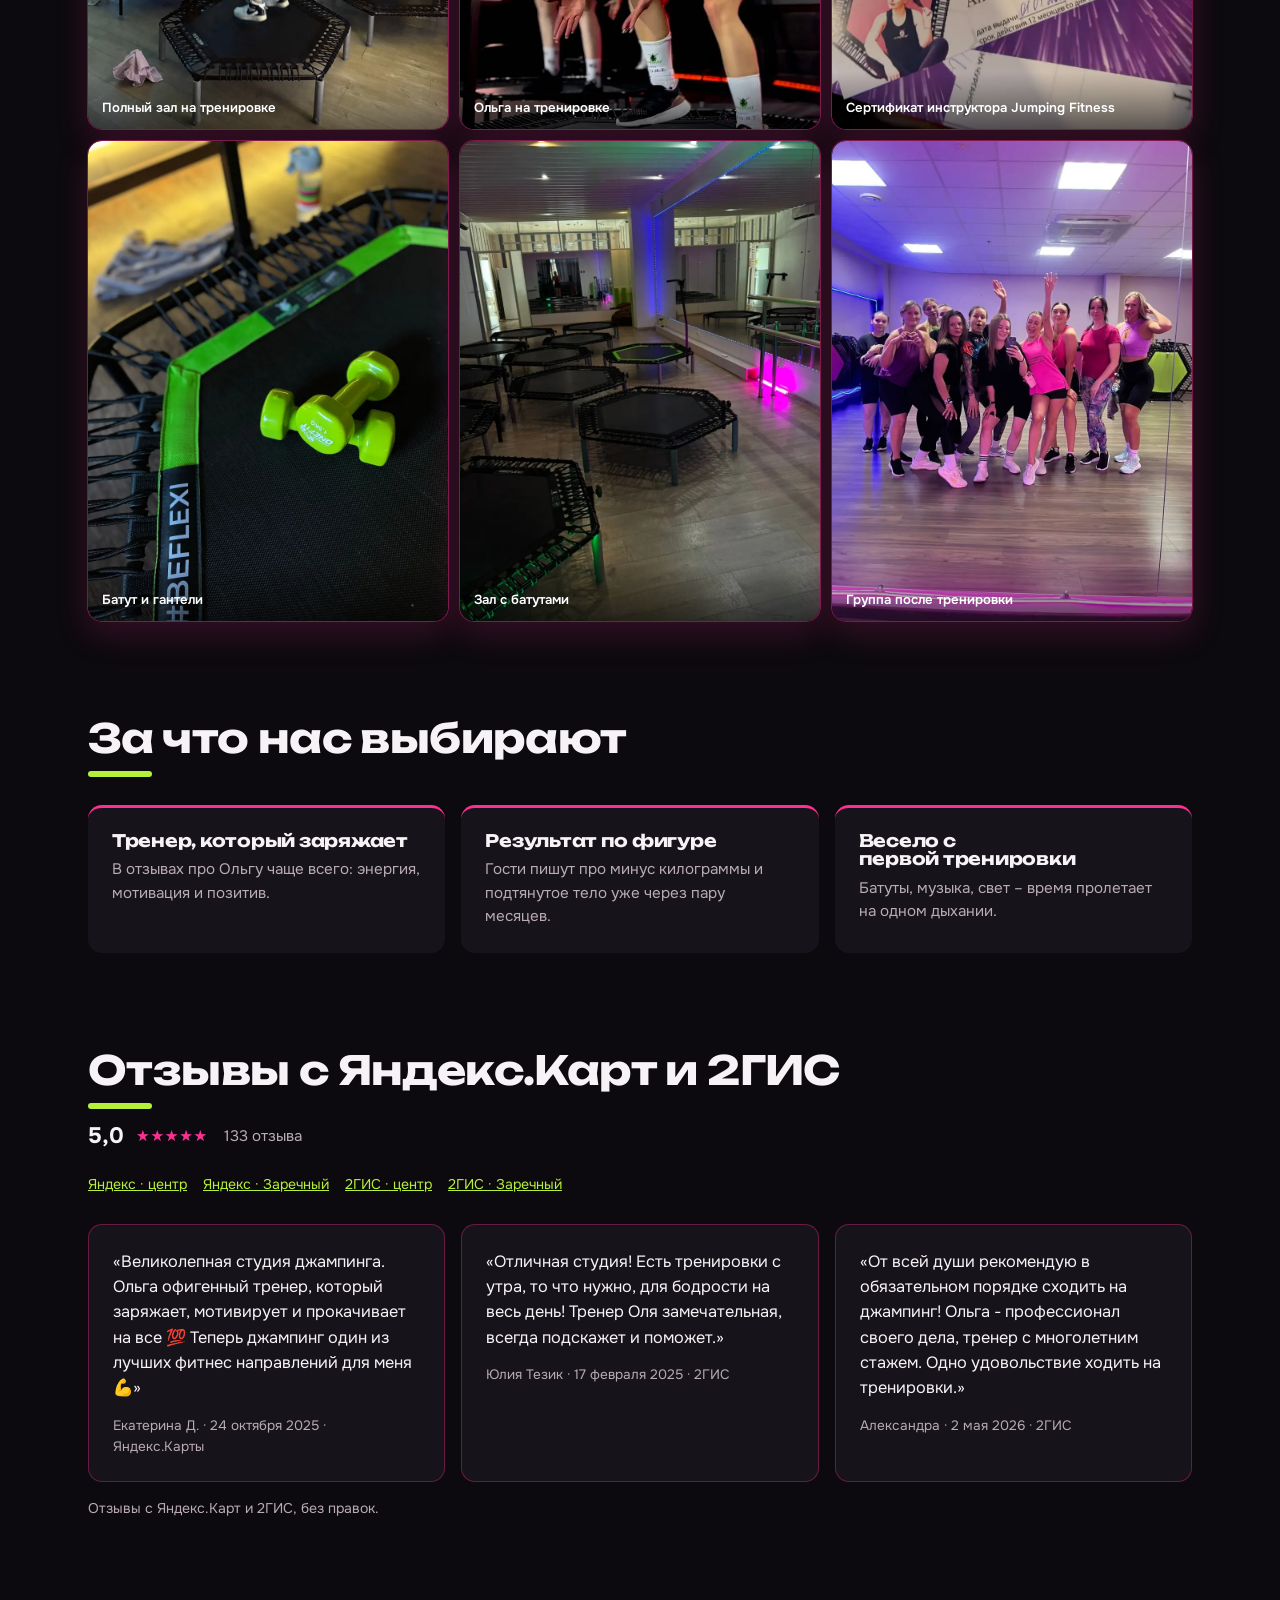
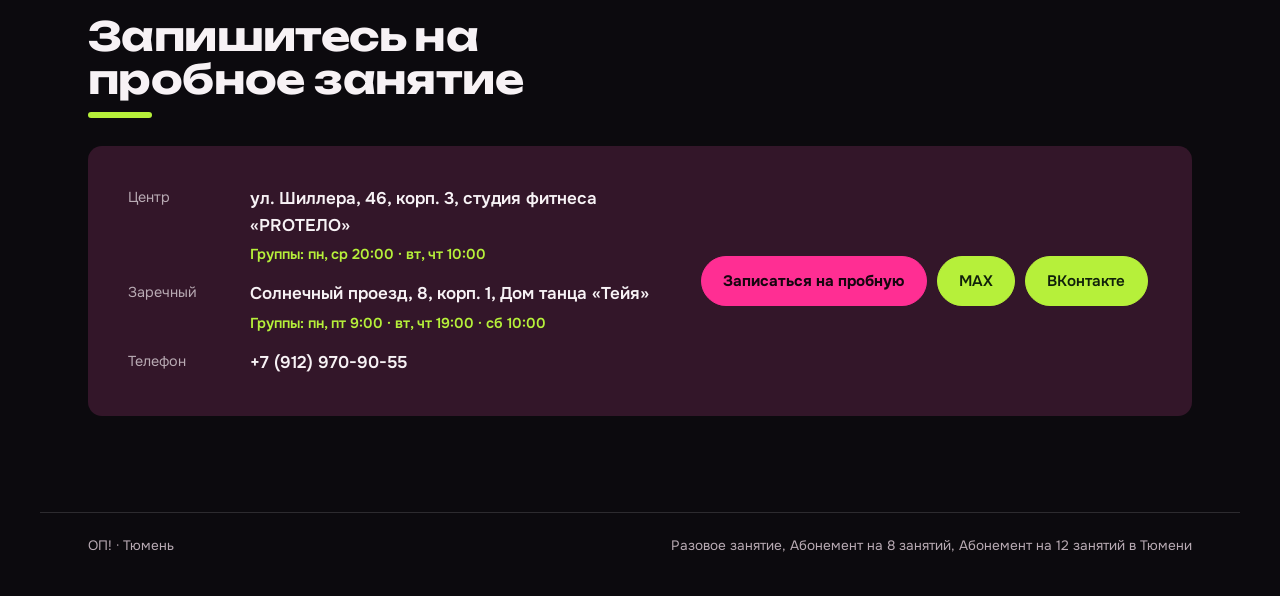
==== commit 646ba362: "Кнопки MAX и ВК" ====
--- a/index.html
+++ b/index.html
@@ -57,9 +57,10 @@
       <fieldset><legend>Время</legend><div class="s-chips" data-s-times></div></fieldset>
       <div class="s-bubble" aria-live="polite"><span class="s-bubble__label">Ваше сообщение</span><p data-s-bubble></p></div>
       <div class="s-send">
-        <a class="s-btn s-btn--wide" data-s-msg="chat" data-href="https://vk.me/jumpingtyumen" href="#">Записаться во ВКонтакте</a>
+        <a class="s-btn s-btn--wide" data-s-msg="chat" data-href="https://max.ru/u/f9LHodD0cOLrd97jFkdBSFUIZ3hL_hq2BAzHz7ZETGYdhFfhDaS79tmNMVQ" href="#">Записаться в MAX</a>
+        <a class="s-btn s-btn--wide s-btn--ghost" data-s-msg="chat" data-href="https://vk.me/jumpingtyumen" href="#">Записаться в ВК</a>
       </div>
-      <p class="s-send__hint">Текст заявки скопируется сам. В чате ВКонтакте нажмите «Вставить» и отправьте.</p>
+      <p class="s-send__hint">Текст заявки скопируется сам. В чате нажмите «Вставить» и отправьте.</p>
       <p class="s-send__note" data-s-copied hidden>Готово: текст заявки скопирован. Откройте чат, нажмите «Вставить» и отправьте.</p>
       
     </form></div>
@@ -86,7 +87,7 @@
     <header class="s-section__head"><h2>Как записаться</h2></header>
     <ol class="s-steps">
       <li class="s-steps__item"><span class="s-steps__n">01</span><h3>Выбираете занятие</h3><p>Зал, день и время группы – в форме записи.</p></li>
-      <li class="s-steps__item"><span class="s-steps__n">02</span><h3>Пишете нам во ВКонтакте</h3><p>Сообщение с вашим выбором собирается само.</p></li>
+      <li class="s-steps__item"><span class="s-steps__n">02</span><h3>Пишете нам в MAX или ВКонтакте</h3><p>Сообщение с вашим выбором собирается само.</p></li>
       <li class="s-steps__item"><span class="s-steps__n">03</span><h3>Подтверждаем время</h3><p>Отвечаем и напоминаем адрес. С собой – бутылка для воды или шейкер (кулер есть) и маленькое полотенце.</p></li>
       <li class="s-steps__item"><span class="s-steps__n">04</span><h3>Приходите на тренировку</h3><p>Тренер рядом с первой минуты.</p></li>
     </ol>
@@ -131,6 +132,7 @@
       <div class="s-contacts__actions">
         <a class="s-btn" href="#widget">Записаться на пробную</a>
         
+        <a class="s-btn s-btn--ghost" data-s-msg="chat" data-href="https://max.ru/u/f9LHodD0cOLrd97jFkdBSFUIZ3hL_hq2BAzHz7ZETGYdhFfhDaS79tmNMVQ" href="#">MAX</a>
         <a class="s-btn s-btn--ghost" data-s-msg="chat" data-href="https://vk.me/jumpingtyumen" href="#">ВКонтакте</a>
       </div>
     </div>
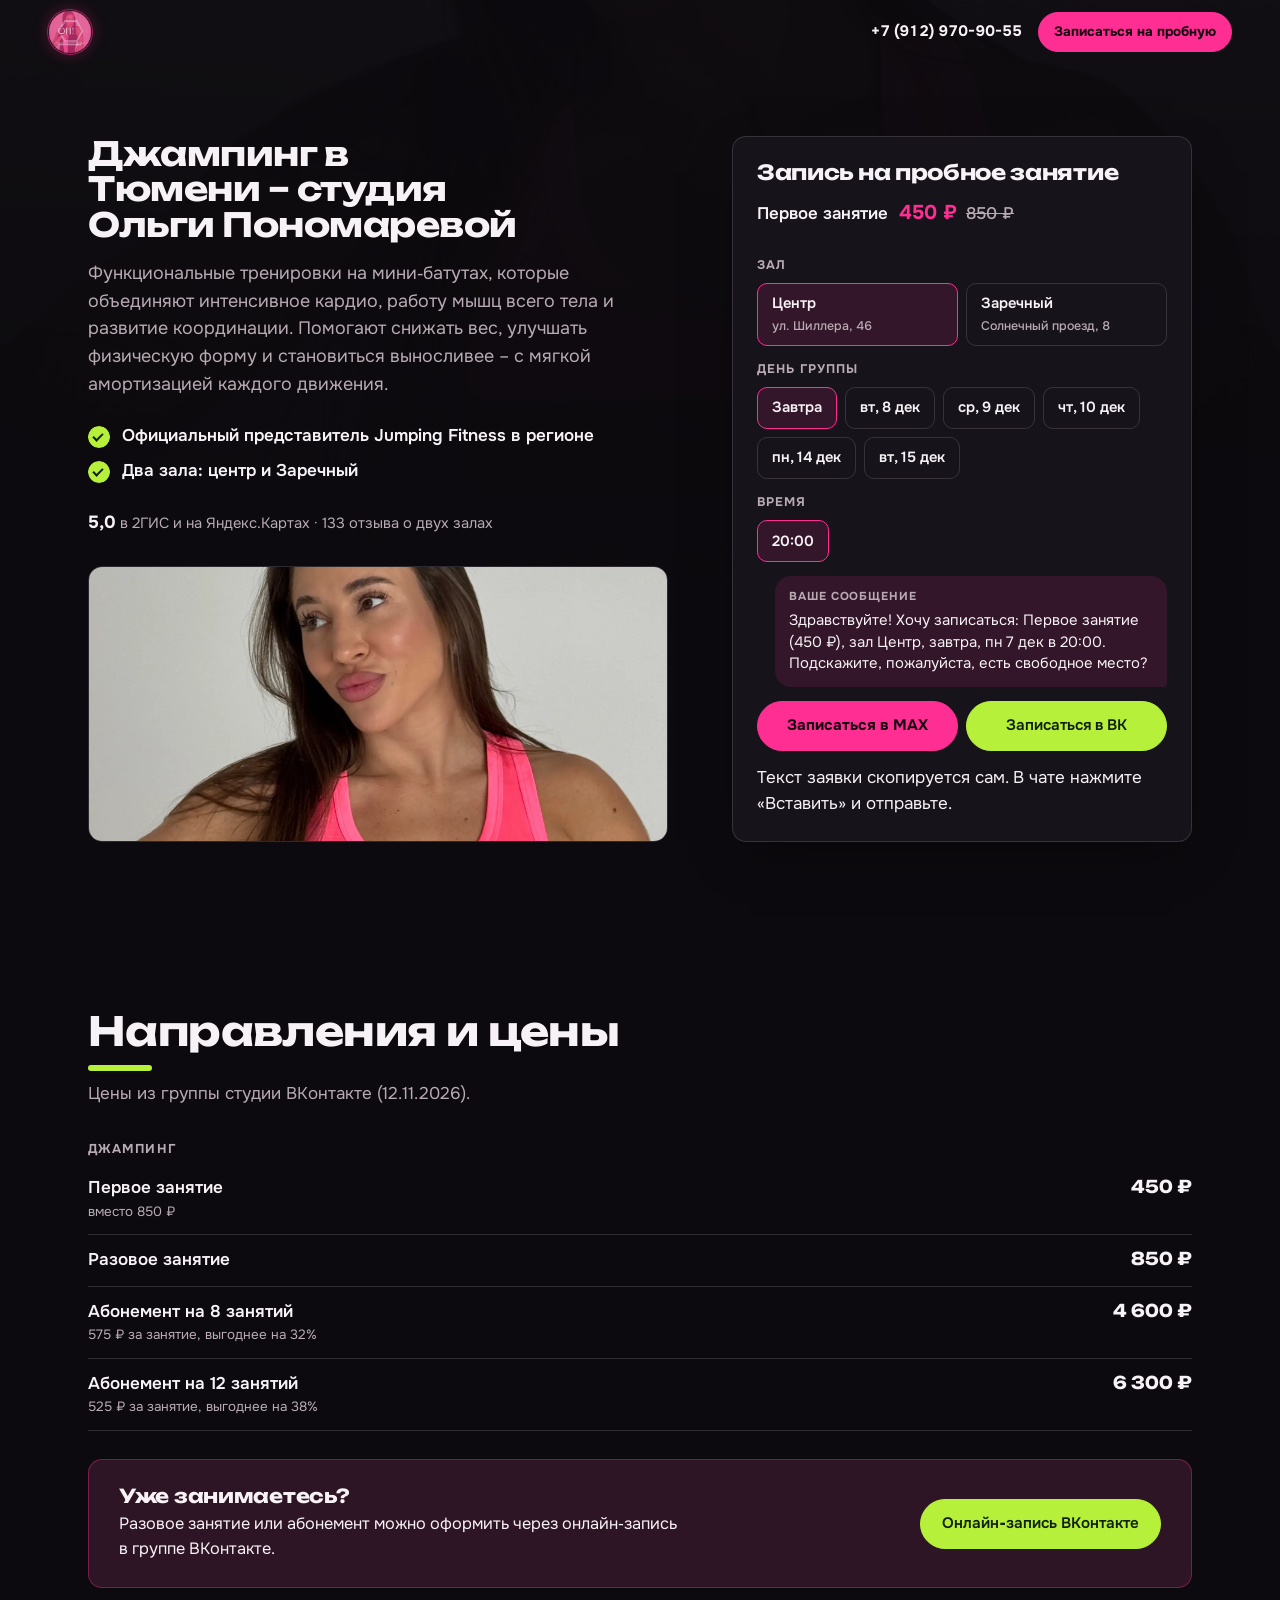
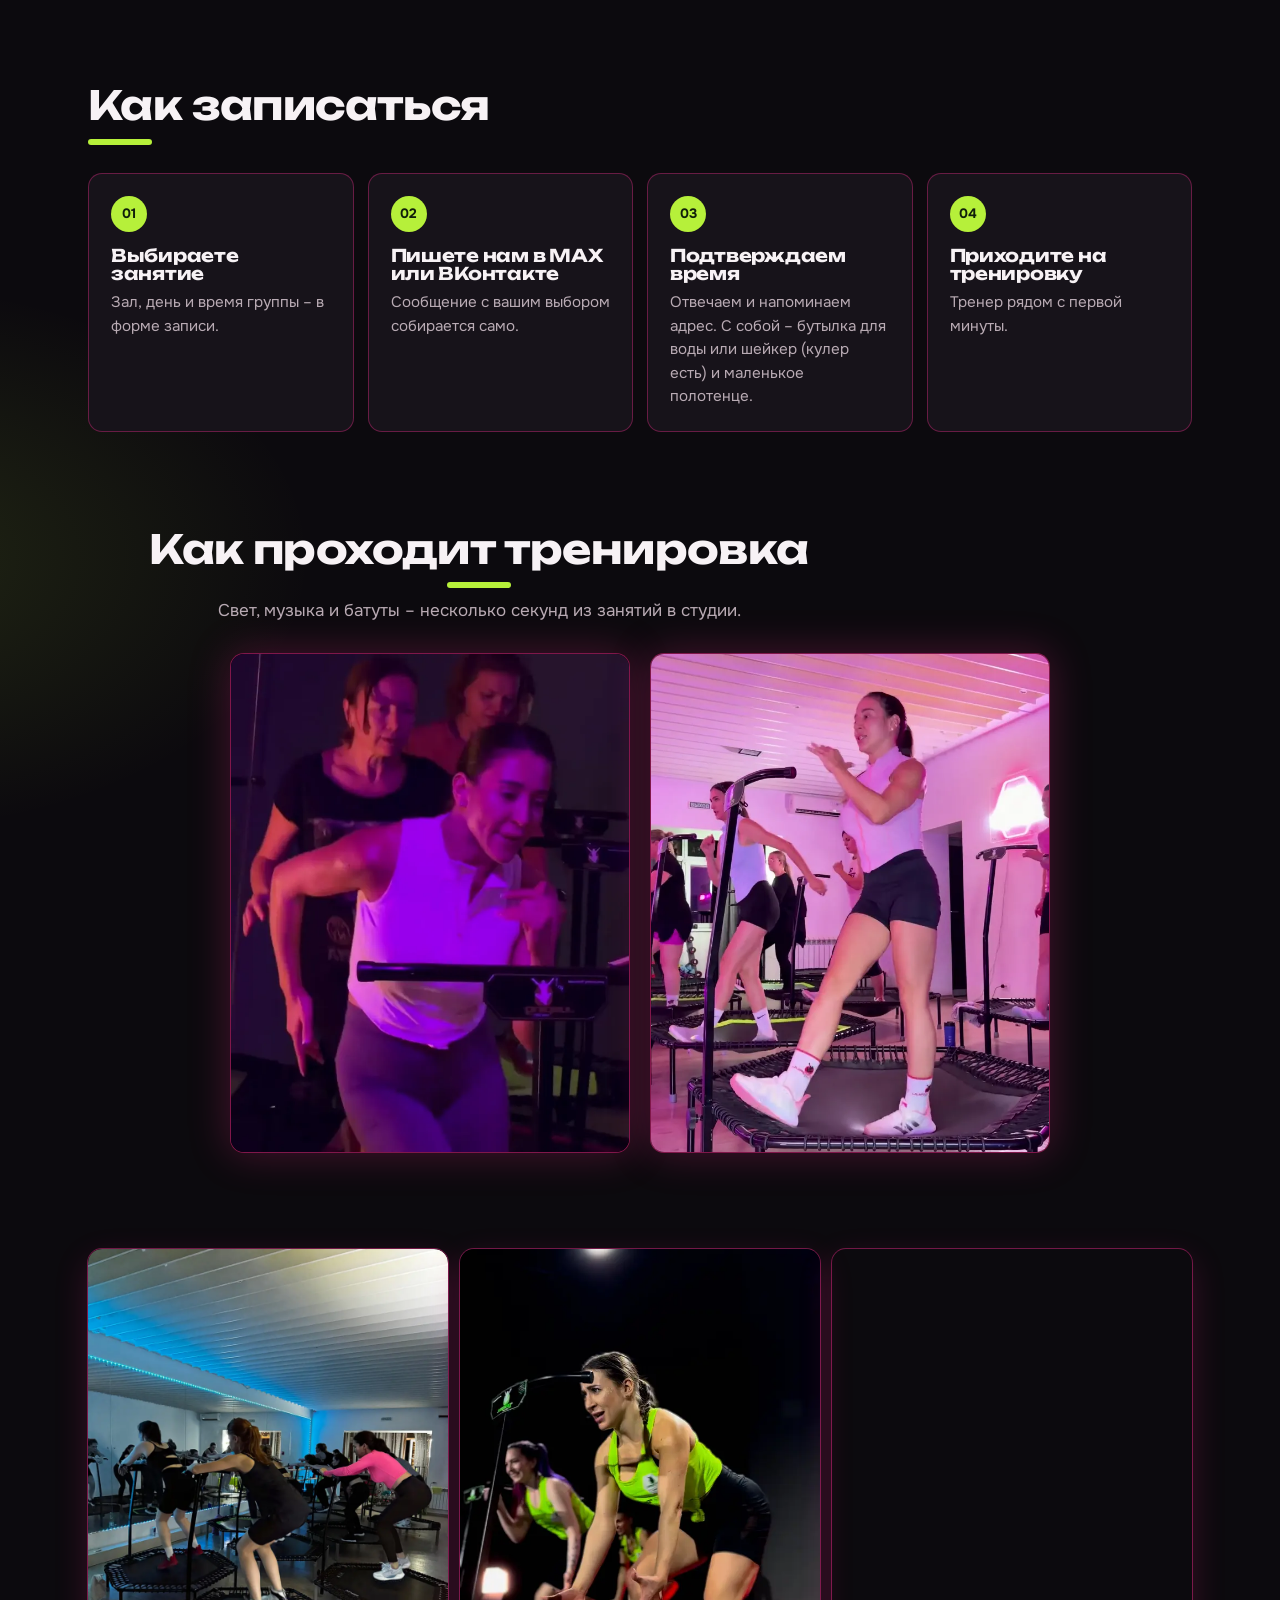
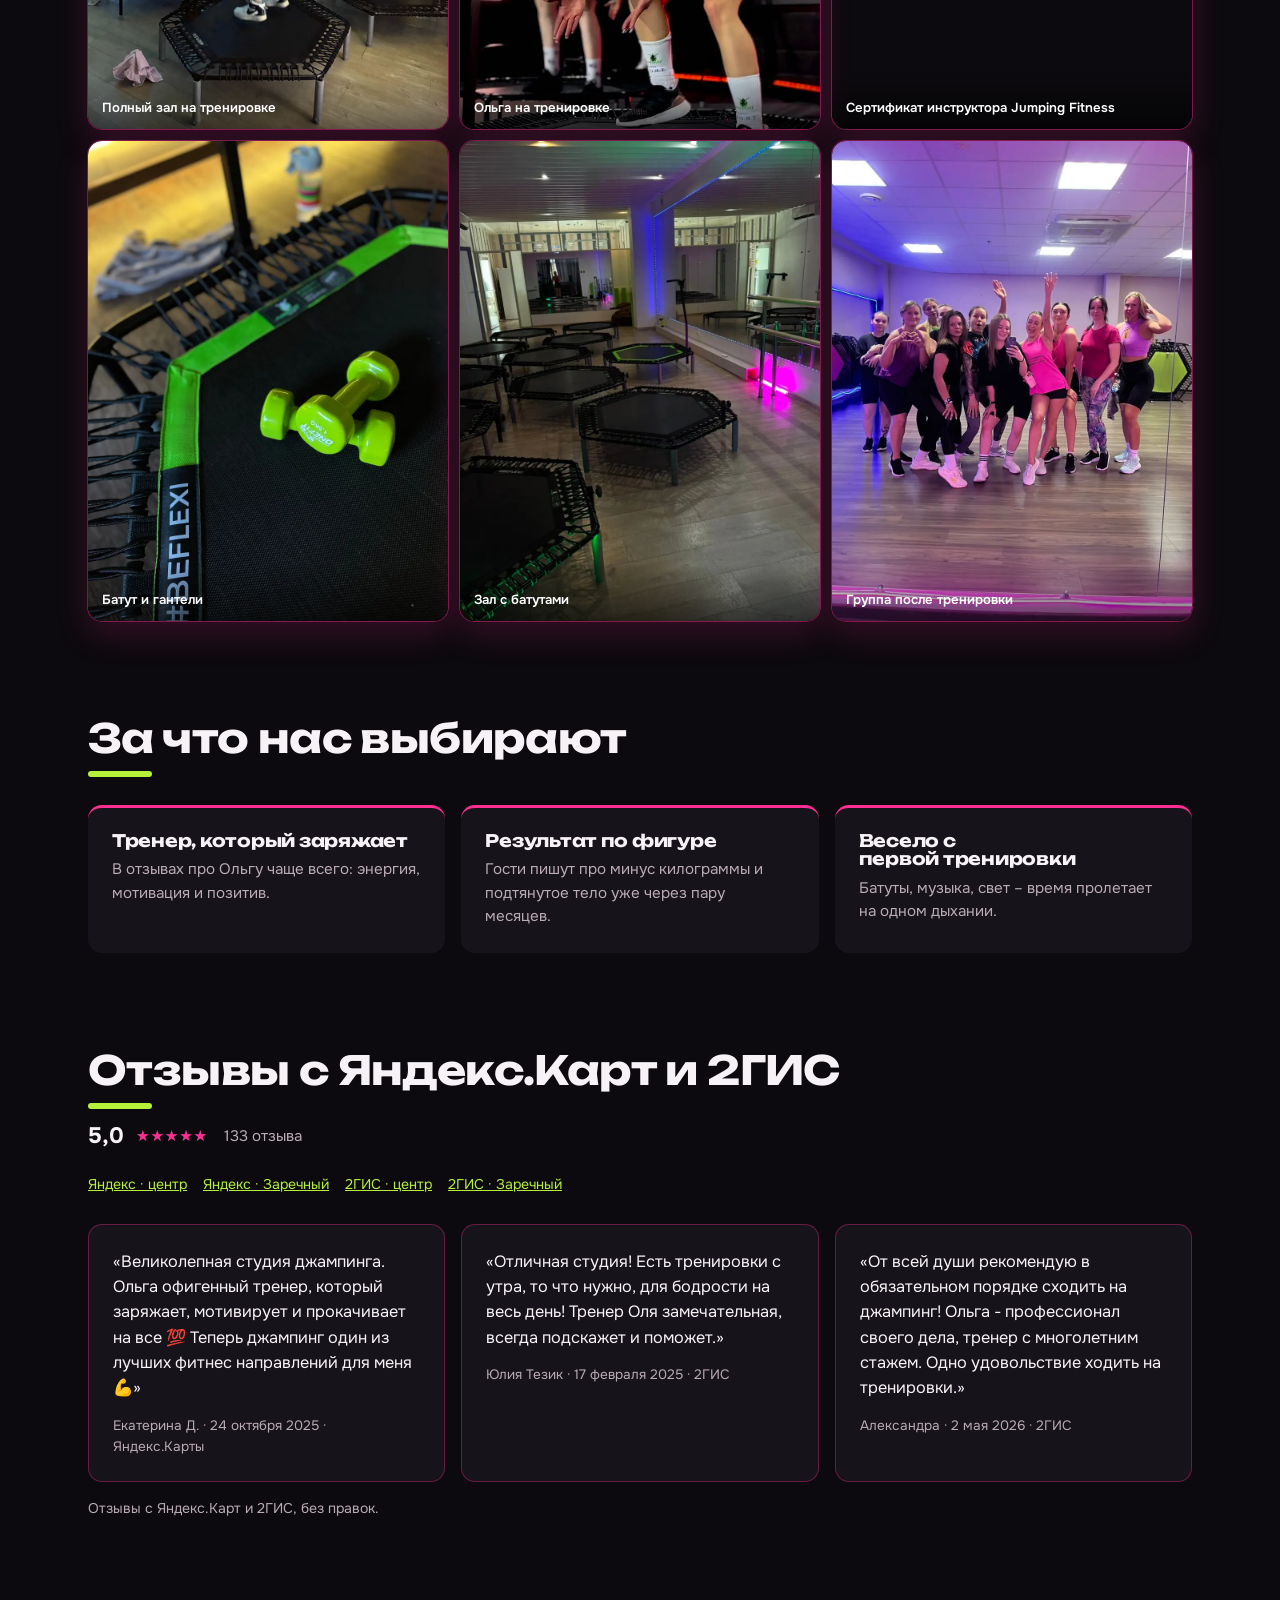
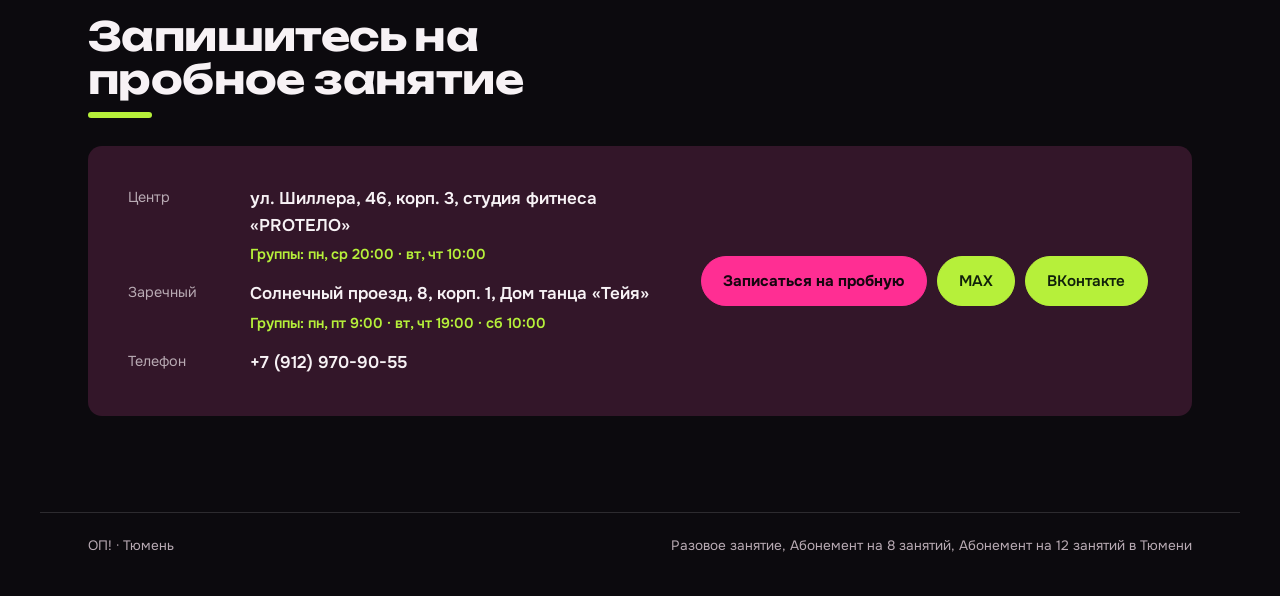
==== commit 50940953: "Фавикон из логотипа" ====
--- a/index.html
+++ b/index.html
@@ -10,7 +10,8 @@
 <meta property="og:description" content="Функциональные тренировки на мини‑батутах, которые объединяют интенсивное кардио, работу мышц всего тела и развитие координации. Помогают снижать вес, улучшать физическую форму и становиться выносливее – с мягкой амортизацией каждого движения.">
 <meta property="og:image" content="assets/hero.webp">
 <link rel="preload" as="image" href="assets/hero.webp" fetchpriority="high">
-<link rel="icon" href="data:image/svg+xml,%3Csvg xmlns=%27http://www.w3.org/2000/svg%27 viewBox=%270 0 32 32%27%3E%3Crect x=%276%27 y=%276%27 width=%2720%27 height=%2720%27 rx=%275%27 fill=%27%23c8f03c%27/%3E%3C/svg%3E">
+<link rel="icon" type="image/png" sizes="48x48" href="assets/favicon-48.png">
+<link rel="apple-touch-icon" sizes="180x180" href="assets/favicon-180.png">
 <link rel="preconnect" href="https://fonts.googleapis.com">
 <link rel="preconnect" href="https://fonts.gstatic.com" crossorigin>
 <link href="https://fonts.googleapis.com/css2?family=Unbounded:wght@500;600&family=Onest:wght@400;500;600&display=swap" rel="stylesheet">
